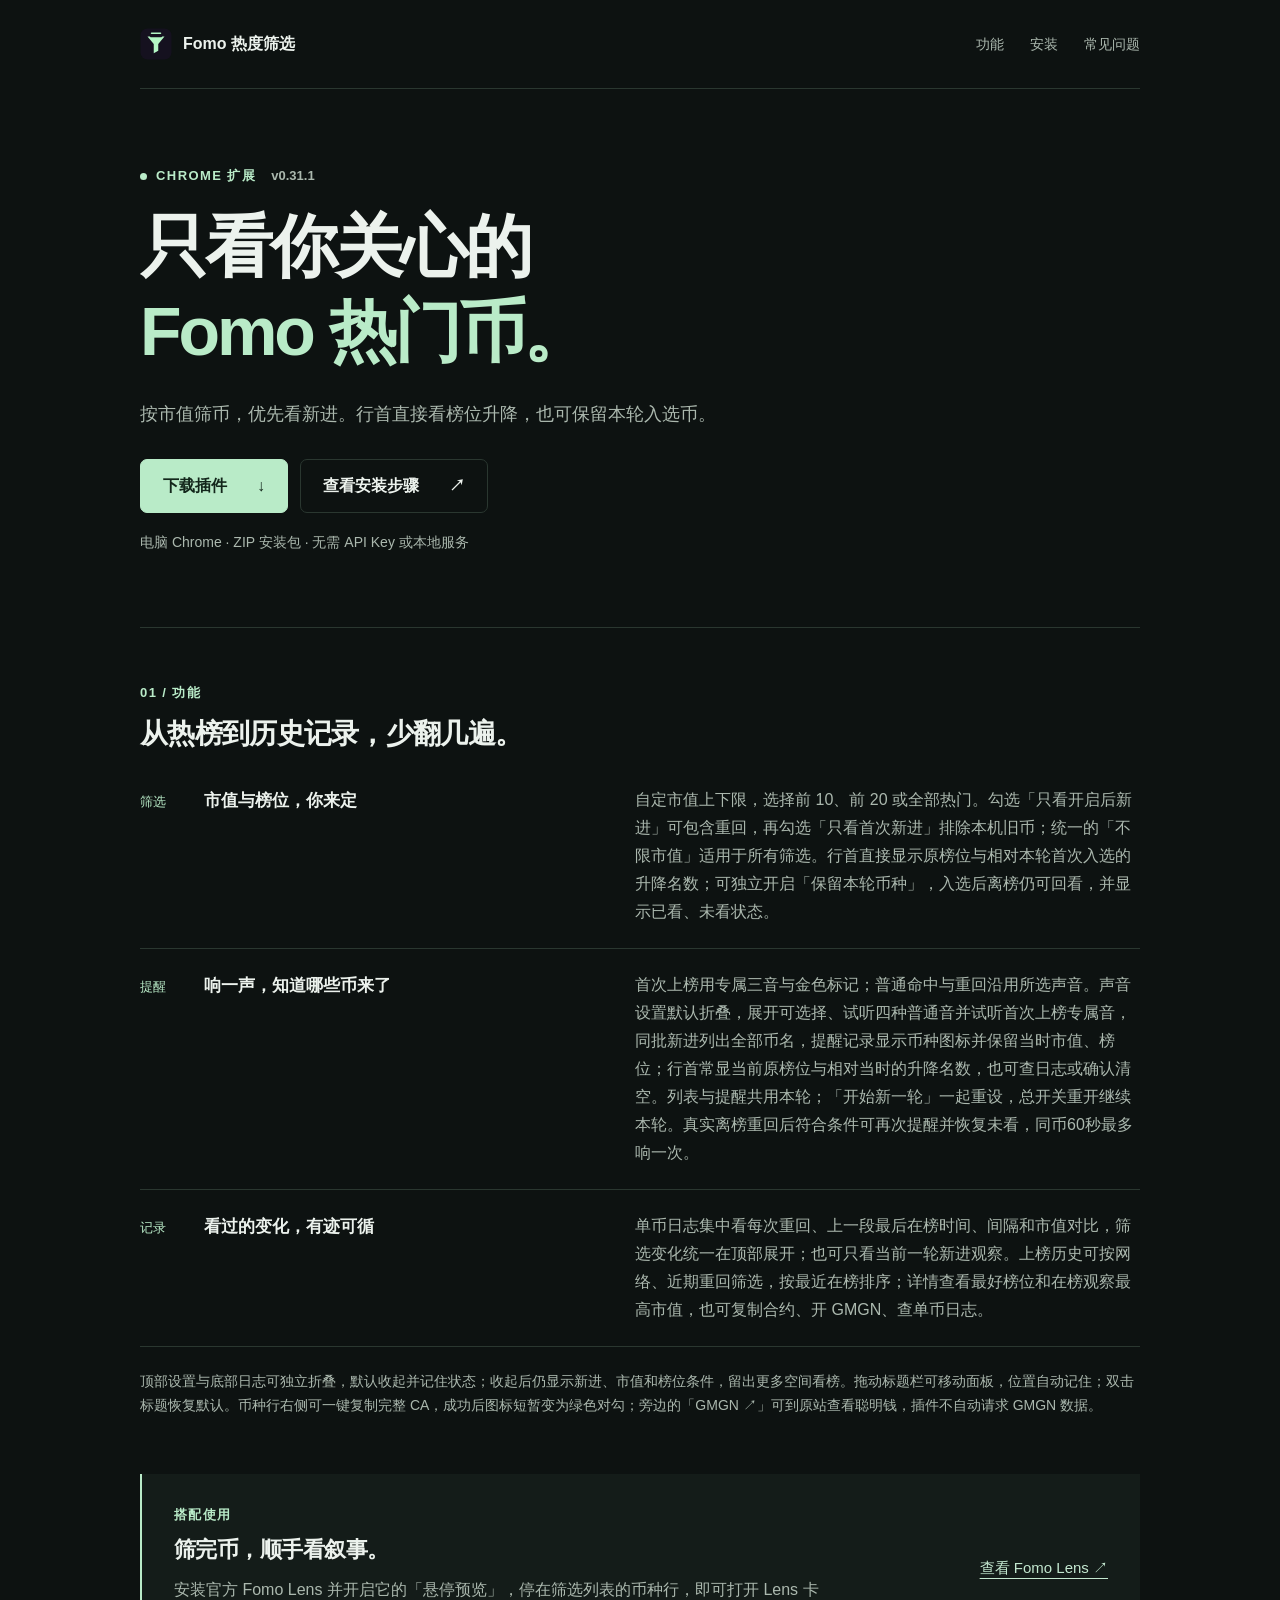
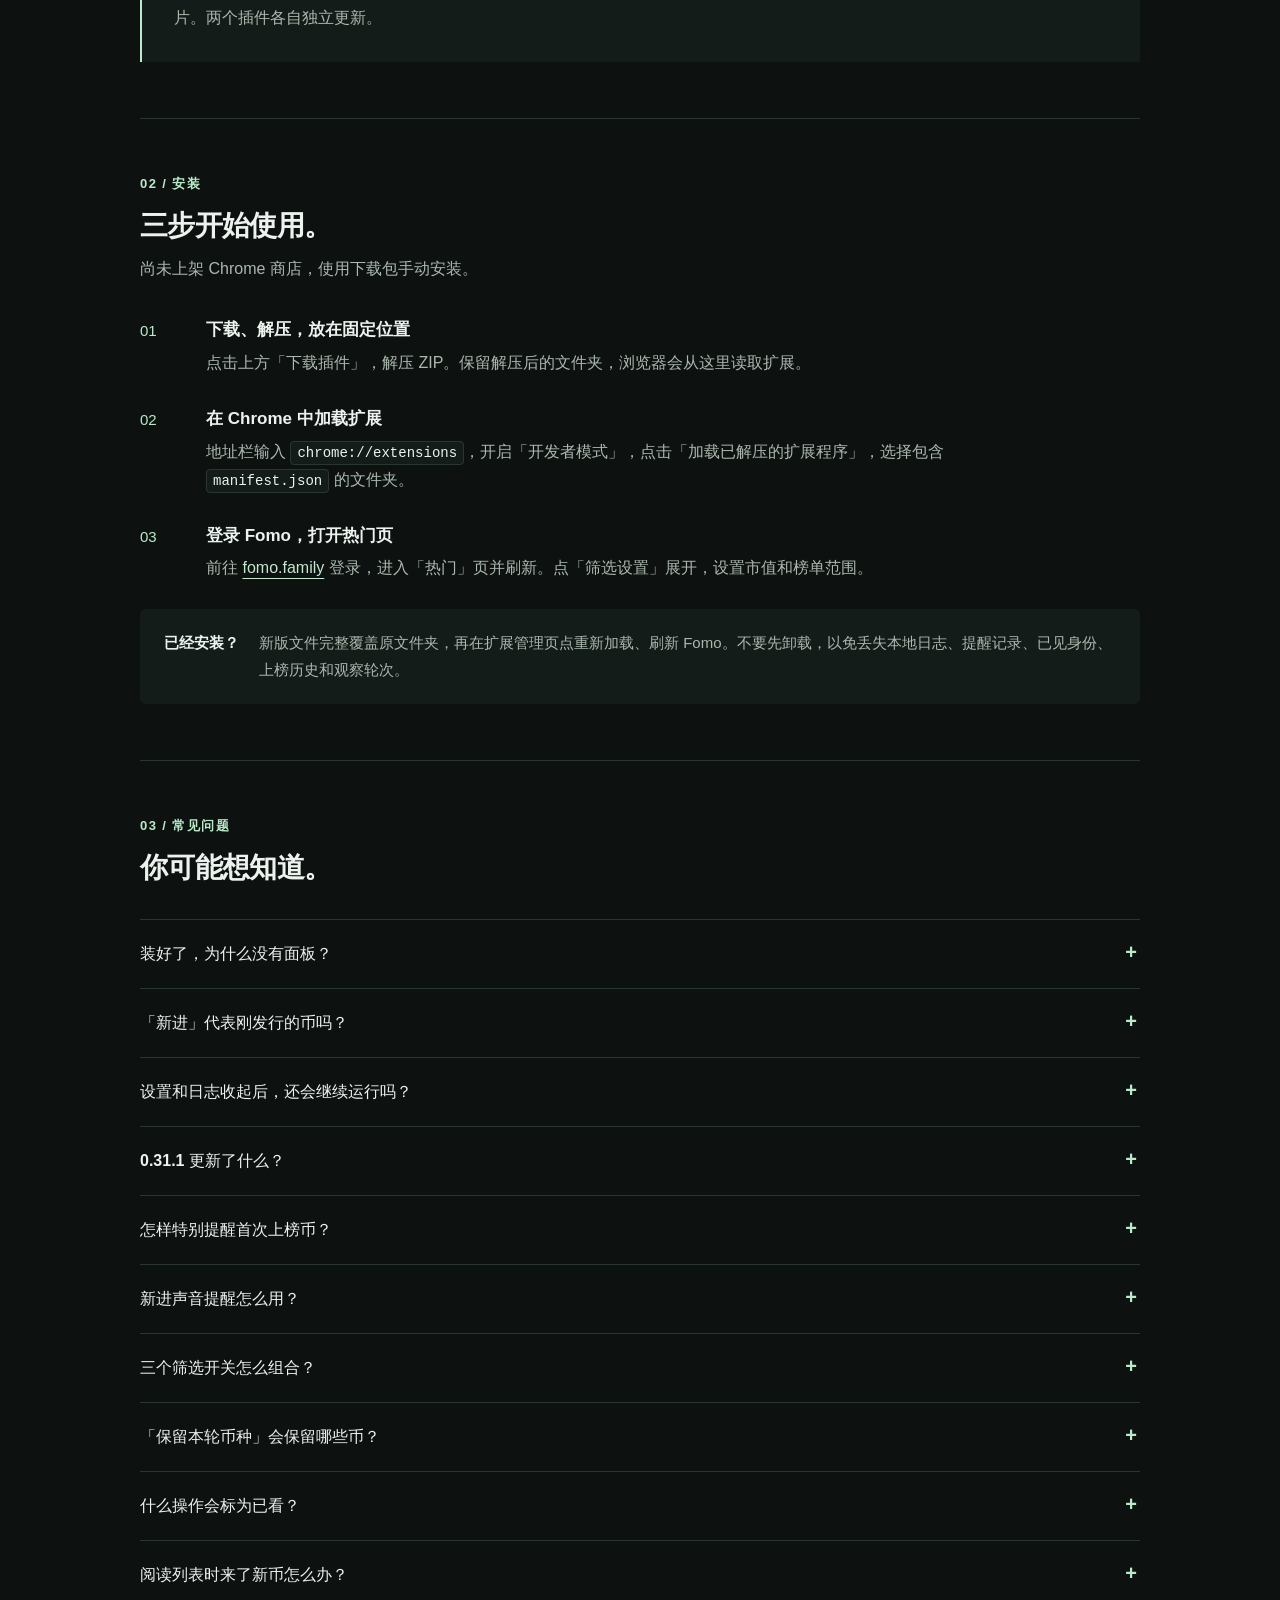
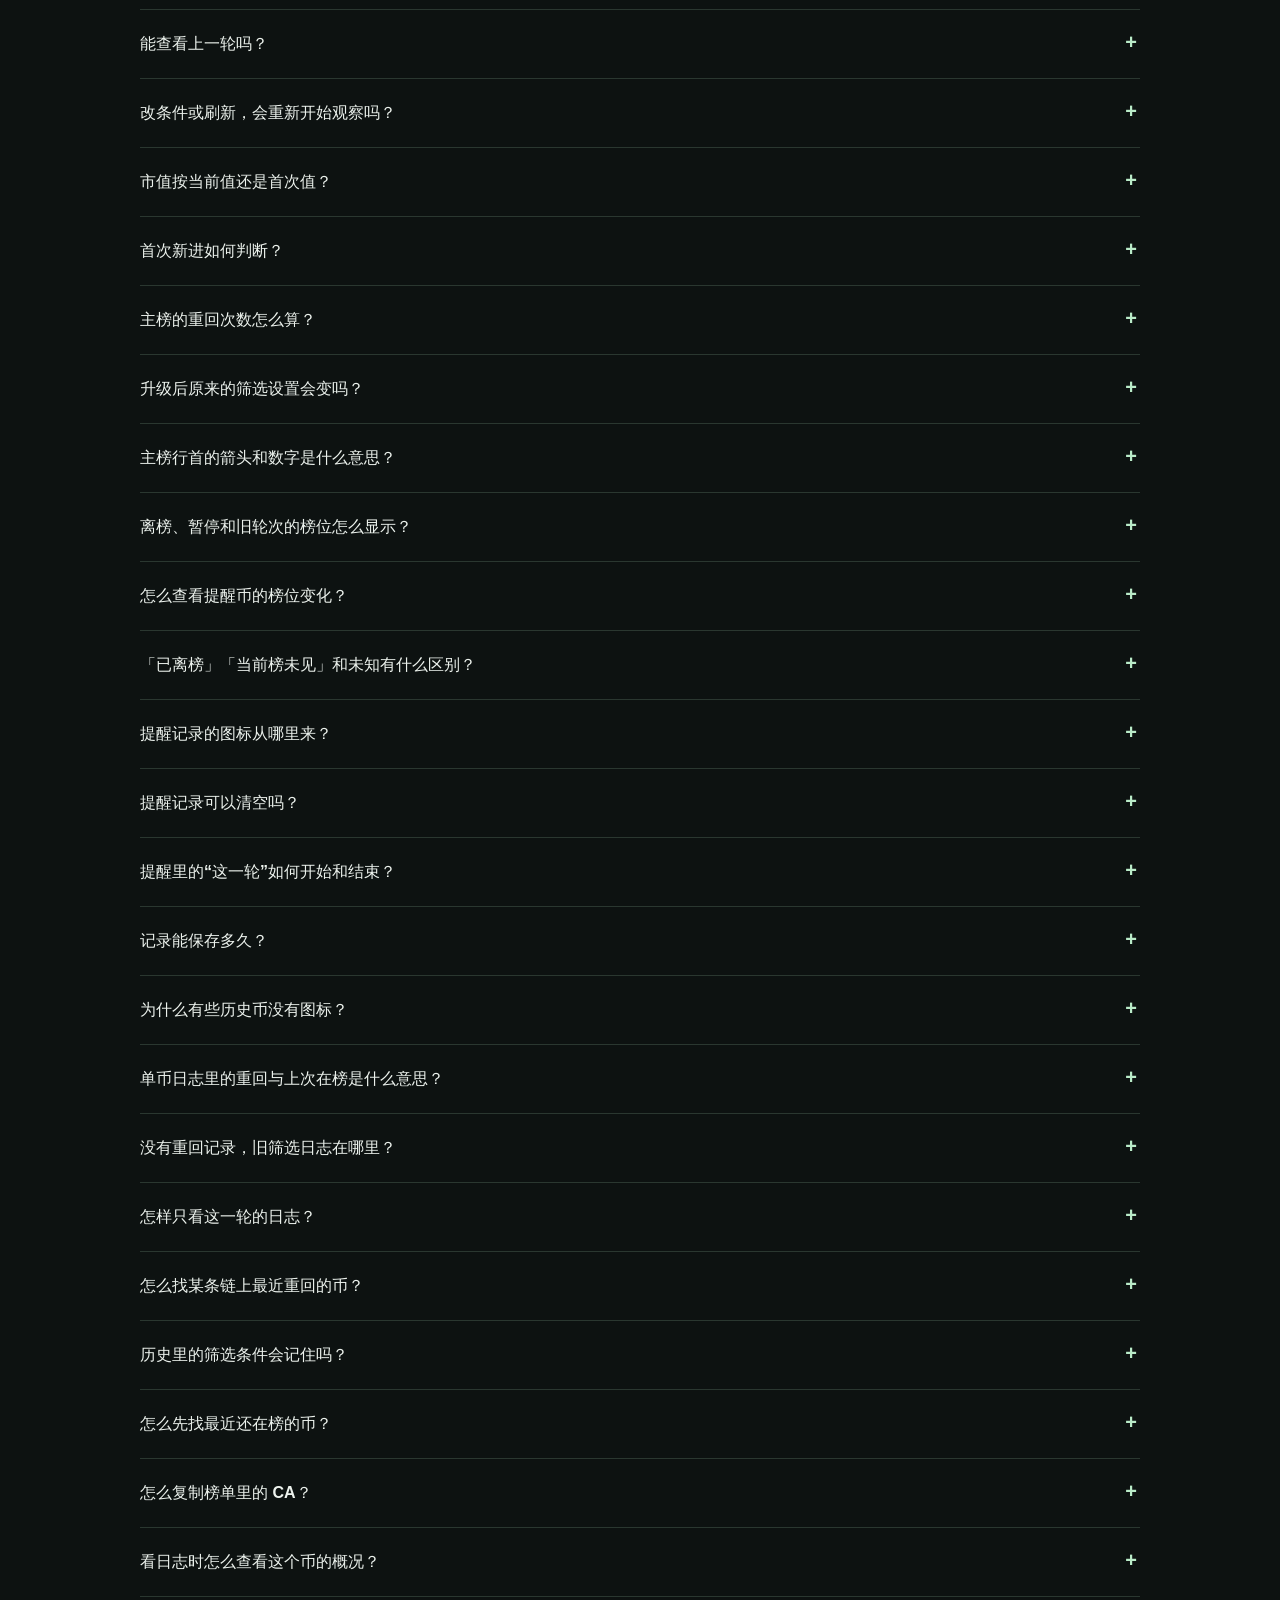
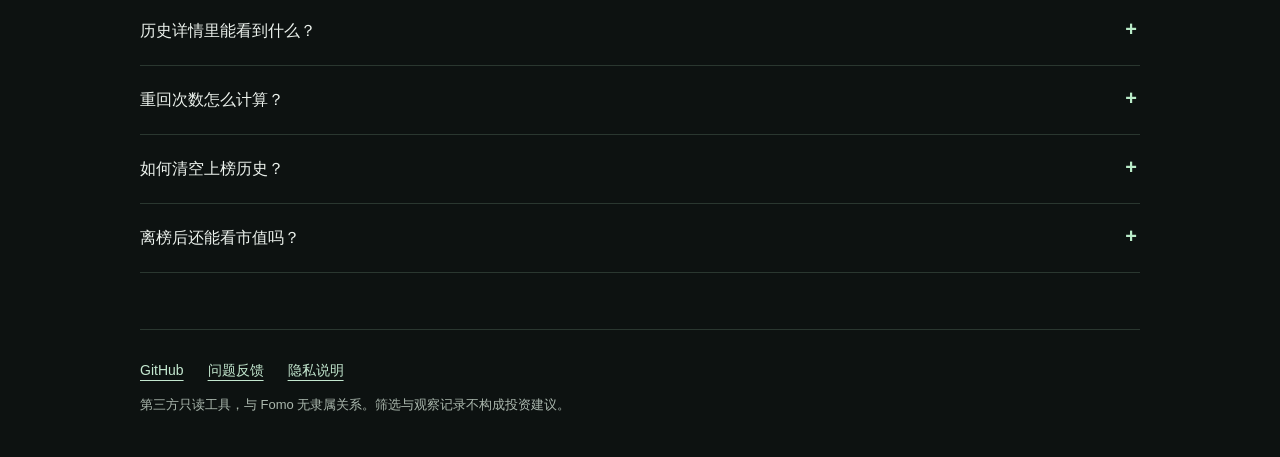
==== index.html @ f950e273 "Document always-visible reminder rank changes in 0.31.1" ====
<!doctype html>
<html lang="zh-CN">
<head>
  <meta charset="utf-8">
  <meta name="viewport" content="width=device-width, initial-scale=1">
  <meta name="color-scheme" content="dark">
  <meta name="description" content="按市值和榜位筛选 Fomo 热门币，保留本轮入选币、标记已看，并查看变化日志。下载 Chrome 扩展并查看安装说明。">
  <title>Fomo 热度筛选 · 下载与使用</title>
  <link rel="icon" href="assets/icon.svg" type="image/svg+xml">
  <link rel="stylesheet" href="style.css">
</head>
<body>
  <a class="skip" href="#install">跳到安装步骤</a>
  <header class="wrap topbar">
    <a class="brand" href="./"><img src="assets/icon.svg" width="32" height="32" alt=""><span>Fomo 热度筛选</span></a>
    <nav aria-label="页面导航"><a href="#features">功能</a><a href="#install">安装</a><a href="#faq">常见问题</a></nav>
  </header>
  <main>
    <section class="wrap hero" aria-labelledby="title">
      <p class="eyebrow"><span class="dot" aria-hidden="true"></span>CHROME 扩展 <span class="version">v0.31.1</span></p>
      <h1 id="title">只看你关心的<br><span>Fomo 热门币。</span></h1>
      <p class="intro">按市值筛币，优先看新进。<br class="mobile-break">行首直接看榜位升降，也可保留本轮入选币。</p>
      <div class="actions"><a class="button primary" href="https://github.com/ccxxpa/fomo-trending-filter/releases/download/v0.31.1/fomo-trending-filter-0.31.1.zip">下载插件 <span aria-hidden="true">↓</span></a><a class="button secondary" href="#install">查看安装步骤 <span aria-hidden="true">↗</span></a></div>
      <p class="download-note">电脑 Chrome · ZIP 安装包 · 无需 API Key 或本地服务</p>
    </section>

    <section class="wrap section" id="features" aria-labelledby="features-title">
      <div class="section-heading"><p class="eyebrow">01 / 功能</p><h2 id="features-title">从热榜到历史记录，少翻几遍。</h2></div>
      <dl class="features">
        <div><dt><span>筛选</span>市值与榜位，你来定</dt><dd>自定市值上下限，选择前 10、前 20 或全部热门。勾选「只看开启后新进」可包含重回，再勾选「只看首次新进」排除本机旧币；统一的「不限市值」适用于所有筛选。行首直接显示原榜位与相对本轮首次入选的升降名数；可独立开启「保留本轮币种」，入选后离榜仍可回看，并显示已看、未看状态。</dd></div>
        <div><dt><span>提醒</span>响一声，知道哪些币来了</dt><dd>首次上榜用专属三音与金色标记；普通命中与重回沿用所选声音。声音设置默认折叠，展开可选择、试听四种普通音并试听首次上榜专属音，同批新进列出全部币名，提醒记录显示币种图标并保留当时市值、榜位；行首常显当前原榜位与相对当时的升降名数，也可查日志或确认清空。列表与提醒共用本轮；「开始新一轮」一起重设，总开关重开继续本轮。真实离榜重回后符合条件可再次提醒并恢复未看，同币60秒最多响一次。</dd></div>
        <div><dt><span>记录</span>看过的变化，有迹可循</dt><dd>单币日志集中看每次重回、上一段最后在榜时间、间隔和市值对比，筛选变化统一在顶部展开；也可只看当前一轮新进观察。上榜历史可按网络、近期重回筛选，按最近在榜排序；详情查看最好榜位和在榜观察最高市值，也可复制合约、开 GMGN、查单币日志。</dd></div>
      </dl>
      <p class="small-note">顶部设置与底部日志可独立折叠，默认收起并记住状态；收起后仍显示新进、市值和榜位条件，留出更多空间看榜。拖动标题栏可移动面板，位置自动记住；双击标题恢复默认。币种行右侧可一键复制完整 CA，成功后图标短暂变为绿色对勾；旁边的「GMGN ↗」可到原站查看聪明钱，插件不自动请求 GMGN 数据。</p>
    </section>

    <section class="wrap lens" aria-labelledby="lens-title">
      <div><p class="eyebrow">搭配使用</p><h2 id="lens-title">筛完币，顺手看叙事。</h2><p>安装官方 Fomo Lens 并开启它的「悬停预览」，停在筛选列表的币种行，即可打开 Lens 卡片。两个插件各自独立更新。</p></div>
      <a href="https://hogen.pro/fomo-helper/" class="text-link">查看 Fomo Lens <span aria-hidden="true">↗</span></a>
    </section>

    <section class="wrap section" id="install" aria-labelledby="install-title">
      <div class="section-heading"><p class="eyebrow">02 / 安装</p><h2 id="install-title">三步开始使用。</h2><p>尚未上架 Chrome 商店，使用下载包手动安装。</p></div>
      <ol class="steps">
        <li><div><h3>下载、解压，放在固定位置</h3><p>点击上方「下载插件」，解压 ZIP。保留解压后的文件夹，浏览器会从这里读取扩展。</p></div></li>
        <li><div><h3>在 Chrome 中加载扩展</h3><p>地址栏输入 <code>chrome://extensions</code>，开启「开发者模式」，点击「加载已解压的扩展程序」，选择包含 <code>manifest.json</code> 的文件夹。</p></div></li>
        <li><div><h3>登录 Fomo，打开热门页</h3><p>前往 <a href="https://fomo.family/">fomo.family</a> 登录，进入「热门」页并刷新。点「筛选设置」展开，设置市值和榜单范围。</p></div></li>
      </ol>
      <div class="update-note"><strong>已经安装？</strong><p>新版文件完整覆盖原文件夹，再在扩展管理页点重新加载、刷新 Fomo。不要先卸载，以免丢失本地日志、提醒记录、已见身份、上榜历史和观察轮次。</p></div>
    </section>

    <section class="wrap section" id="faq" aria-labelledby="faq-title">
      <div class="section-heading"><p class="eyebrow">03 / 常见问题</p><h2 id="faq-title">你可能想知道。</h2></div>
      <div class="faq">
        <details><summary>装好了，为什么没有面板？</summary><p>确认扩展已启用，且允许访问 Fomo。进入「热门」页并刷新一次。从插件点开的代币详情页不会再显示筛选面板。</p></details>
        <details><summary>「新进」代表刚发行的币吗？</summary><p>不是。「新进」表示本机观察到它进入你选择的榜单范围，不代表发行时间或平台实际上榜时间。</p></details>
        <details><summary>设置和日志收起后，还会继续运行吗？</summary><p>会。点顶部「筛选设置」向上收起、点底部「最近日志」向下收起，两处独立展开并自动记住状态。折叠只改变显示，筛选、声音与日志保存继续运行，轮次和观察起点不变。收起时仍显示条件摘要，全部日志、上榜历史和提醒记录可直接打开；需要修改开关或条件时，再展开设置。</p></details>
        <details><summary>0.31.1 更新了什么？</summary><p>0.31.1（2026-09-08）将提醒记录的榜位改为与主榜一致的常显两行：币种图标左侧显示当前原榜位，下方显示绿色前移或橙色后移名数，持平或无法比较显示灰色「—」。保留提醒时间与当时榜位，移除逐币「榜位变化」折叠区域；悬停榜位可看比较依据与更新时间。离榜、当前榜未见、网络未覆盖和数据中断分别说明。每条提醒仍按自己的保存榜位比较，不换成本轮首次入选依据，不补写旧记录。</p></details>
        <details><summary>怎样特别提醒首次上榜币？</summary><p>0.31.0（2026-09-08）新增首次上榜特别提醒。符合当前筛选条件的本机首次上榜币，使用专属上行三音，并在主榜、弹出提示和提醒记录中以金色「首次上榜」突出显示。普通命中与重回保持原来选择的提示音；同批包含首次上榜时优先响一次专属音，静音仍保留标记与记录。</p><p>「首次上榜」只认本机连续观察确认第一次进入整个热榜，不代表发行时间或平台历史第一次上榜；旧币重回、前10／前20范围变化、刷新和断线基线都不算。它仍须符合当前市值等筛选条件，首次在榜这段过程里后来才自然符合时也可提醒一次，记录会区分首次上榜与符合筛选的时间。开启「只看首次新进」时仍按原有固定发现市值与榜位判断，不改成当前值。手动改条件、继续筛选和开始新轮的已有结果静默载入；旧记录不补分类、不补响。</p><p>点「声音设置」，上方「普通／重回」仍可选择原四种提示音，下方「首次上榜 · 专属三音」可单独试听。专属音受「声音提醒」总开关控制，不另增筛选开关。同币60秒间隔、多页只响一次和同批只响一声继续生效；若该批可发声的币中有首次上榜，使用专属音，否则使用普通／重回提示音。</p></details>
        <details><summary>新进声音提醒怎么用？</summary><p>先展开「筛选设置」，勾选「声音提醒」，点「声音设置」展开，选择清脆、双音、轻敲或铃声，再点「试音」。声音默认关闭，音色默认沿用原来的清脆声；选择自动记住，切换不重置本轮、不补响。如果显示「启用本页声音」，先点击一次。开启时已有的币不响，之后首次命中、有效重回符合条件都会记录；同币60秒最多响一次，限频期间仍立即记录与更新未看，之后不补响；同批多币只响一声，提示列出所有币名。点「提醒记录」查看时间、币名、当时市值和榜位，点击币名定位当前行，已移出的币打开其日志。声音关闭时仍记录，重新开启不补响；须保持观察页打开。</p></details>
        <details><summary>三个筛选开关怎么组合？</summary><p>不勾选「只看开启后新进」时使用普通筛选；勾选后使用当前观察轮次起点，排除该起点已有的币，包含之后进入所选范围和离开后重回的币。此时才显示「只看首次新进」，勾选后进一步排除本机以前见过的币与旧币重回。</p><p>「不限市值」位于同一组市值上下限旁，适用于所有情况。勾选后禁用输入并保留原值，取消后继续用原区间；市值未知也可通过该条件，榜位与新进要求仍生效。收起设置时仍能看到条件摘要，例如「开启后新进·包含重回·当前市值50万–200万·前20」。</p></details>
        <details><summary>「保留本轮币种」会保留哪些币？</summary><p>这是独立开关，默认关闭并记住选择，只保留这一轮曾真正入选的币。开启后，即使它自然离榜、离开所选范围或市值越界，也继续显示，并标明当前在榜、已离榜、已出范围或待更新。新入选币使用同样规则；关闭保留恢复当前符合条件的列表，重新开启可找回本轮仍符合保留条件的币。</p><p>手动改条件会重新筛选已有列表。普通与包含重回的新进按当前市值、榜位判断，离榜币用最后实际在榜样本；首次新进按固定发现市值、榜位判断。筛选依据不会因为保留而换成其他时刻的数值。</p></details>
        <details><summary>什么操作会标为已看？</summary><p>打开币种详情、GMGN、单币日志，或主动点击未看标记，会标记这一次事件已看；复制 CA 不会。悬停行内市值可查看首次入选的时间、市值和榜位，普通涨跌不改变已看，连续确认离榜后重回并符合条件会让同一行重新未看；打开旧提醒只标记它对应的事件，不能覆盖新重回。主榜仍每币一行、未看数按币统计。</p></details>
        <details><summary>阅读列表时来了新币怎么办？</summary><p>停在本轮榜首时，新入选币自动显示，旧币重回按所选顺序自动更新；鼠标停留、行内焦点和悬停预览不再拦住榜首更新。只有向下阅读时暂存新增、保持位置；滚回顶部自动恢复，也可点击「新增 N 个，点击查看」回到顶部。主动暂停仍须点击「继续」。日志从当前视图内独立打开，返回时恢复原列表；从提醒进入日志则显示「返回提醒记录」，尽量回到原批次和币种。原批次已淘汰时回到邻近记录，清空后保留空态，不恢复已删除内容。</p></details>
        <details><summary>能查看上一轮吗？</summary><p>可以在「查看观察轮次」选择已经结束的轮次，按结束时的条件、入选记录和最后观察样本回看，并标明轮末状态。不会用今天的筛选条件或行情重算旧轮，也不会从旧上榜历史补造升级前的轮次。</p></details>
        <details><summary>改条件或刷新，会重新开始观察吗？</summary><p>只有点击「开始新一轮」才结束当前观察轮并重设起点。新轮起点已经在榜的币属于基线，普通筛选可显示，两种新进筛选不会把它们当作新进。普通、开启后新进、首次新进之间切换，调整不限市值、区间、榜单范围或保留开关，都延续同一轮；刷新和重新打开网页也保留。关闭「只看开启后新进」仍会取消并隐藏首次条件。观察与提醒共用同一起点，「开启筛选」关闭再开启继续本轮。</p></details>
        <details><summary>市值按当前值还是首次值？</summary><p>限制市值时，普通筛选和包含重回的开启后新进按当前市值判断。例如开启后进入前20时为40万美元，之后自然涨到50万美元且仍在前20，就可进入50万–200万美元的筛选结果，本轮首次符合或真实重回这一段尚未命中时可提醒一次；市值跨入区间不算新进或重回。只看首次新进时，使用发现时固定的市值和榜位，发现时40万美元的币之后涨到50万美元不会补报。手动改条件后出现的结果保持静默。</p></details>
        <details><summary>首次新进如何判断？</summary><p>勾选「只看首次新进」后，沿用「只看开启后新进」的观察起点，只认本机连续观察到首次进入整个热榜的币。起点时已在榜、以前见过的身份和旧币重回都不计入；第50升到第15不算首次新进。首次市值与榜位固定按发现时判断，当前列表仍显示最新市值；未开启保留时，离开所选范围会移出。开启保留后，曾入选的币可继续显示，状态与最后观察时间分别标明。符合即提醒，不等待1分钟或3分钟。</p><p>首次指本机观察，并非代币首次发行或平台历史首次上榜。已知身份从仍保留的历史、日志和提醒初始化；此前已删除或从未记录的过程无法还原。已建立的身份记录不随刷新、重开开关或清空提醒、日志、上榜历史删除。关闭网页或数据中断期间不补造新进。</p></details>
        <details><summary>主榜的重回次数怎么算？</summary><p>主榜「重回热度榜」直接显示本机累计重回次数，例如「重回热度榜 3 次 · 2分」；2分表示距离最近这次重回的时间。次数读取现有上榜历史，只计实际确认离开整个热榜后再次进入，不含首次进入，新观察轮不归零。行内直接显示「N 次」，记录可能不完整的说明保留在悬停提示里；读取中、失败或缺少本次依据分别显示读取中或次数未知，不拿旧合计补算。前10／前20的范围重回保持原样，不混用整榜计数。</p><p>主动暂停或向下阅读时悬停会保留已显示次数，继续看榜时更新；已结束轮次、已离榜和待更新仍显示原有最后观察说明。本机记录按当前显示币种分批读取，最多每5秒刷新；不查询行情，不写入新计数或修改历史。清空上榜历史会一并清除此计数，清空日志或开始新观察轮不会清除它。窄窗口可自然分成两行，保留币名的显示空间。</p></details>
        <details><summary>升级后原来的筛选设置会变吗？</summary><p>保留原市值、新进条件、榜单范围和有效观察起点；此前版本的后续不限市值与首次条件继续兼容，新安装仍默认50万–200万美元、前20。0.30.0 沿用已有本轮和已看状态，后续事件身份与声音限频使用现有本机数据库的可选字段，数据库版本不变；旧提醒不补绑事件，不批量重设未看。首次跨越0.27.0升级时，本轮入选关系只从升级后实际收到的榜单建立，不用旧历史摘要补造。原日志、历史、提醒和首次身份库无需清空或迁移，没有新增行情来源、权限或旧记录回填。</p></details>
        <details><summary>主榜行首的箭头和数字是什么意思？</summary><p>原榜位在上，相对本轮首次入选依据的升降名数在下，无需展开。例如从 #12 到 #5，显示 #5 和绿色向上箭头7；到 #18 则显示橙色向下箭头6。持平显示灰色「—」。起点缺失也显示「—」，并说明未记录，不拿当前值补填。</p><p>起点在本轮首次入选时固定：当时为首次新进模式就沿用发现榜位，其他情况使用入选时榜位。改条件、切换模式、重回或刷新都不重设；「开始新一轮」才建立新轮依据。提醒仍按各条提醒自身的起点比较，因此可能与主榜数字不同。</p></details>
        <details><summary>离榜、暂停和旧轮次的榜位怎么显示？</summary><p>掉出前10／前20但仍在完整热榜时，保留行仍显示原榜位和变化。查看本轮时，已离榜或观察未知的币两行均显示「—」并说明状态，不把最后在榜值当作当前榜位。主动暂停或向下阅读时悬停稳榜，两行一起沿用同一份显示样本，说明分别标为「暂停时榜位」或「悬停时榜位」，继续或移开鼠标后再更新。</p><p>已结束轮次使用冻结样本，按轮末状态标「轮末榜位」「最后在榜」或「最后观察」，并说明实际样本时间，不跟随当前行情。主榜变化只复用现有数据，不新增行情请求、GMGN API、权限或持久字段，也不因更新触发声音、新提醒或已看。</p></details>
        <details><summary>怎么查看提醒币的榜位变化？</summary><p>打开「提醒记录」，币种图标左侧直接显示两行榜位：上方是当前完整热榜原榜位，下方是相对这条提醒当时榜位的升降。例如当时 #12、当前 #5，显示 #5 和绿色向上箭头7；当前 #18则显示橙色向下箭头6；持平显示灰色「—」。币名下方继续保留提醒时间与当时榜位；悬停两行榜位可看比较依据和更新时间，无需逐币展开。旧提醒未保存初始榜位时显示未记录，不用当前榜位补填。</p><p>当前榜位按同一网络与完整合约匹配，不受面板前10/前20或市值条件截断。查看及后续榜位更新不会触发声音、新提醒或已看标记。比较仅复用已经收到的网页榜单，不新增行情请求、GMGN API、权限或持久字段；主榜常显变化使用本轮首次入选依据，提醒仍使用这一条记录自身的起点；不提供1分钟或3分钟市值变化。</p></details>
        <details><summary>「已离榜」「当前榜未见」和未知有什么区别？</summary><p>只有连续观察确认币种从完整热榜消失，才显示「已离榜」。旧提醒币当前没有出现在完整榜、又缺少连续离榜依据时，显示「当前榜未见」。当前网页未覆盖该网络或数据中断时，明确显示未知和原因，不把旧榜位当作当前值。掉出所选前10/前20，或市值不再符合筛选，都不等于离开完整热榜。</p></details>
        <details><summary>提醒记录的图标从哪里来？</summary><p>0.26.1（2026-09-08）新增提醒币种图标。新提醒保存 Fomo 榜单已有的公开图标地址；旧提醒没有有效地址时，打开提醒记录后按同一网络与完整合约地址读取本机上榜历史，仅供当前界面显示，不改写旧提醒或当时市值、时间与榜位。地址缺失、本机读取失败或图片加载失败时显示币名首字。</p><p>图片通过浏览器常规请求从已有公开图片源加载，不查询行情或 GMGN API，不新增权限或数据库版本；无需清空已有记录。</p></details>
        <details><summary>提醒记录可以清空吗？</summary><p>提醒记录可查看每币当时的发现时间、市值和榜位，并复制 CA、打开 GMGN 或查看全部日志。旧提醒缺少的字段显示未记录，不拿当前行情补填。点击「清空提醒」再确认，只删除提醒记录，保留上榜历史、变化日志和本轮已见身份；清空不重报已处理事件，后续有效重回仍正常记录。</p></details>
        <details><summary>提醒里的“这一轮”如何开始和结束？</summary><p>观察与提醒共用一轮，只有点击「开始新一轮」才一起重设；「开启筛选」关闭再开启继续本轮。新轮当前在榜币作为静默基线。刷新、关闭页面再打开、改市值、切换榜单范围、新进条件或不限市值、开关声音都延续同一轮。调整条件后显示出来的币只记为已见，不响。暂停列表、收起面板和查看记录仍会观察；关闭网页、断线或休眠期间的变化不会补报。</p></details>
        <details><summary>记录能保存多久？</summary><p>提醒记录保留最近100批、合计最多2000个币次，淘汰旧提醒不影响本轮去重；变化日志保留最近5000条或约4MB；上榜历史与新增观察轮次分别保存，不按日志上限淘汰，仍受浏览器与磁盘容量限制。现有历史备份只包含上榜摘要，不包含提醒和观察轮次；卸载前请导出需要保留的日志与历史。</p></details>
        <details><summary>为什么有些历史币没有图标？</summary><p>0.13.3已修复图标地址保存后仍不加载的问题，更新即可，无需清空历史。没有保存过可用图标地址，或图片源加载失败时，仍会显示币名首字；后续榜单或行情响应可补齐地址。</p></details>
        <details><summary>单币日志里的重回与上次在榜是什么意思？</summary><p>每次重回按最近优先展示，比较上一段最后在榜的时间、市值与本次重回的时间、市值。「距上次在榜」是两次观察间隔，不代表精确离榜时长。上次数值不会被重回后的行情覆盖，缺少依据就显示未知。顶部「筛选变化」可独立展开、滚动和翻页，下面的重回记录继续保留。首次在榜、离榜等原始记录仍可在全部日志回查；未观察的过程不补造。</p></details>
        <details><summary>没有重回记录，旧筛选日志在哪里？</summary><p>旧版只记录符合筛选条件的变化，可能没有保存真正离开热榜的过程。旧记录仍保留，点顶部「筛选变化」即可回看。0.27.0 起，只要观察页实际收到有效榜单，就会记录热榜进出；筛选总开关开启时另记筛选变化。总开关关闭后，热榜进出、上榜历史和本轮榜单观察仍继续记录实际收到的数据；市值越界后也可记录后续离榜。不补造过去未记录的过程，两类日志共用最近5000条或约4MB的保留上限。</p></details>
        <details><summary>怎样只看这一轮的日志？</summary><p>在日志页勾选「只看新进本轮」，使用「只看开启后新进」的共同起点。包含重回或只看首次新进时都可用，切换首次条件保留本轮查看，并能查看相同起点下两类仍保留的日志；改市值或榜单范围也不重设。点击「开始新一轮」才重设共同起点。日志最多保留5000条或约4MB，旧未知记录和未观察期间不会补造。「导出全部日志」仍为全量，不受查看条件影响。</p></details>
        <details><summary>怎么找某条链上最近重回的币？</summary><p>打开历史的「更多筛选」，选择网络和「近期重回」的近 24 小时或近 7 天。只有插件确认离开整个热门榜后再回来的币才符合，旧记录没有确认过重回时不纳入。它可与首次记录时间、最好榜位等条件一起使用。</p></details>
        <details><summary>历史里的筛选条件会记住吗？</summary><p>会。搜索、首次市值、排序，以及「更多筛选」内的首次记录时间、最好榜位、网络和近期重回都保存在本机，刷新后恢复。收起更多筛选时仍显示全部生效条件，「清除」会重置其中四项，保留搜索、市值和排序。查看单币日志时历史继续显示，返回时保留阅读位置。</p></details>
        <details><summary>怎么先找最近还在榜的币？</summary><p>在上榜历史把排序切到「最近在榜优先」，所有符合筛选的币一起排序后再分页，未知时间放到后面。查询市值不会改变在榜时间。默认「首次记录优先」按首次记录从新到旧排列。</p></details>
        <details><summary>怎么复制榜单里的 CA？</summary><p>点击每行右侧、GMGN 旁的复制图标即可复制完整合约地址，成功后图标变成绿色对勾，约2秒后恢复，榜单位置保持。也可用 Tab 聚焦按钮后按 Enter 或空格；失败时会显示可手动选中的地址，按 Esc 或关闭按钮收起。复制只在主动操作时写入剪贴板，不读取其内容。</p></details>
        <details><summary>看日志时怎么查看这个币的概况？</summary><p>悬停币名，涨跌幅与左右市值对齐，长箭头放在下方，两个完整等宽时间各自对应市值；当前市值更突出，首次值与时间颜色更柔和；点「查看日志（N条）」；条数是本机仍保留的该币全部原始日志。顶部概况默认收成一行，让重回时间与市值对比优先可见；点开可查看首次记录、最近可用市值、变化、最近在榜、已确认重回次数与更多概况。首次值统一来自本地上榜历史，旧日志清理不改变起点。概况不受历史搜索或日志本轮筛选限制；更新概况只重新读取本机已有数值。悬停卡在正常相邻位置显示于历史面板前方，只在窗口放不下时调整。</p></details>
        <details><summary>历史详情里能看到什么？</summary><p>点历史行的空白处或「详情」，查看最好榜位、在榜观察最高市值及记录时间、最近在榜完整时间、已确认重回次数及统计起点；一次展开一个币。最高市值只来自实际保存的在榜记录，不是完整历史最高点。展开只看已保存内容，币名、复制合约、GMGN和查看日志仍可直接使用。</p></details>
        <details><summary>重回次数怎么计算？</summary><p>只统计插件确认币种离开整个热门榜、随后返回的次数，第一次新进不计入。旧版本没有单独保存重回次数，不能从旧进入次数推算；更新后继续记录，旧记录及关闭网页、断线期间的缺口会标明未知。最近在榜是最后一次在榜单里观察到的时间，查询市值不会改变它。</p></details>
        <details><summary>如何清空上榜历史？</summary><p>点历史区域顶部「清空历史」，确认后删除全部历史币，包括筛选外的记录。变化日志与筛选设置保留；后续榜单数据会重新记录，当前在榜币可能再次出现。需要保留请先下载备份。</p></details>
        <details><summary>离榜后还能看市值吗？</summary><p>打开「上榜历史」时，通过当前 Fomo 登录会话查询本页币种。1分钟内复用已有数值，失败时保留上次数值并显示原因；不会持续轮询全部历史。首次市值与查询市值均按价格乘总供应量计算。</p></details>
      </div>
    </section>
  </main>
  <footer class="wrap footer"><div class="footer-links"><a href="https://github.com/ccxxpa/fomo-trending-filter">GitHub</a><a href="https://github.com/ccxxpa/fomo-trending-filter/issues">问题反馈</a><a href="privacy.html">隐私说明</a></div><p>第三方只读工具，与 Fomo 无隶属关系。筛选与观察记录不构成投资建议。</p></footer>
</body>
</html>
---- style.css ----
:root{color-scheme:dark;--bg:#0d1211;--surface:#141c19;--ink:#ecf2ed;--muted:#abb8ae;--line:#2a3730;--accent:#b9ebc8;--link:#c3e7cf;font-family:-apple-system,BlinkMacSystemFont,"Segoe UI","PingFang SC","Microsoft YaHei",sans-serif;font-size:16px}
*{box-sizing:border-box}html{scroll-behavior:smooth;scroll-padding-top:32px}body{margin:0;background:var(--bg);color:var(--ink);line-height:1.75;-webkit-font-smoothing:antialiased}a{color:var(--link);text-underline-offset:5px;text-decoration-thickness:1px}a:hover{color:#fff}a:focus-visible,summary:focus-visible{outline:2px solid var(--accent);outline-offset:6px;border-radius:3px}img{display:block;max-width:100%}.wrap{width:min(100% - 64px,1000px);margin-inline:auto}.skip{position:absolute;top:12px;left:20px;padding:8px 16px;background:var(--accent);color:var(--bg);transform:translateY(-200%);z-index:2}.skip:focus{transform:none}.topbar{display:flex;align-items:center;justify-content:space-between;gap:24px;padding-block:28px;border-bottom:1px solid var(--line)}.brand{display:flex;align-items:center;gap:11px;color:var(--ink);text-decoration:none;font-size:1rem;font-weight:650}.topbar nav{display:flex;gap:26px;font-size:.875rem}.topbar nav a{color:var(--muted);text-decoration:none}.topbar nav a:hover{color:var(--accent)}.hero{padding-block:76px 72px}.eyebrow{display:flex;align-items:center;gap:9px;color:var(--accent);font-size:.8125rem;font-weight:650;letter-spacing:.11em;margin:0 0 16px}.dot{width:7px;height:7px;background:var(--accent);border-radius:50%}.version{font-variant-numeric:tabular-nums;letter-spacing:0;color:var(--muted);padding-left:6px}h1,h2,h3,p{margin-top:0}h1{font-size:clamp(2.5rem,5.7vw,4.25rem);line-height:1.25;letter-spacing:-.045em;font-weight:650;margin-bottom:24px}h1 span{color:var(--accent)}.intro{max-width:620px;color:var(--muted);font-size:1.125rem;line-height:1.8;margin-bottom:29px}.mobile-break{display:none}.actions{display:flex;gap:12px;flex-wrap:wrap;margin-bottom:17px}.button{display:inline-flex;align-items:center;justify-content:space-between;gap:30px;min-height:50px;padding:12px 22px;border-radius:7px;font-size:1rem;font-weight:600;text-decoration:none;border:1px solid var(--line)}.primary{background:var(--accent);color:#13261b;border-color:var(--accent)}.primary:hover{background:#d1f8dc;color:#13261b}.secondary{background:transparent;color:var(--ink)}.secondary:hover{background:var(--surface)}.download-note{font-size:.875rem;color:var(--muted);margin:0}.section{border-top:1px solid var(--line);padding-block:54px 56px}.section-heading{margin-bottom:32px}.section-heading .eyebrow{margin-bottom:10px}h2{font-size:1.75rem;font-weight:600;letter-spacing:-.025em;line-height:1.4;margin-bottom:10px}.section-heading>p:last-child:not(.eyebrow){color:var(--muted);margin-bottom:0}.features{margin:0}.features>div{display:grid;grid-template-columns:1fr 1.1fr;gap:36px;align-items:start;padding-block:22px;border-bottom:1px solid var(--line)}.features>div:first-child{padding-top:0}.features dt{font-size:1.0625rem;font-weight:600}.features dt span{font-size:.8125rem;font-weight:500;display:inline-block;min-width:44px;margin-right:20px;color:var(--accent)}.features dd{margin:0;color:var(--muted)}.small-note{font-size:.875rem;color:var(--muted);margin:22px 0 0}.lens{display:flex;align-items:center;gap:44px;justify-content:space-between;background:var(--surface);padding:30px 32px;border-left:2px solid var(--accent);margin-bottom:56px}.lens>div{max-width:650px}.lens .eyebrow{margin-bottom:9px}.lens h2{font-size:1.375rem}.lens p:last-child{color:var(--muted);margin:0}.text-link{white-space:nowrap;font-size:.9375rem}.steps{counter-reset:step;list-style:none;padding:0;margin:0;max-width:820px}.steps li{counter-increment:step;display:grid;grid-template-columns:44px 1fr;gap:22px;padding-bottom:27px}.steps li:before{content:counter(step,decimal-leading-zero);font-size:.9375rem;color:var(--accent);font-variant-numeric:tabular-nums;padding-top:3px}h3{font-size:1.0625rem;font-weight:600;margin-bottom:4px}.steps p{color:var(--muted);margin:0}code{font: .875em ui-monospace,SFMono-Regular,Consolas,monospace;color:var(--ink);padding:3px 6px;background:var(--surface);border:1px solid var(--line);border-radius:4px;overflow-wrap:anywhere}.update-note{padding:21px 24px;background:var(--surface);border-radius:6px;display:flex;align-items:baseline;gap:20px}.update-note strong{white-space:nowrap;font-size:.9375rem;font-weight:600}.update-note p{color:var(--muted);margin:0;font-size:.9375rem}.faq details{border-bottom:1px solid var(--line)}.faq details:first-child{border-top:1px solid var(--line)}.faq summary{position:relative;list-style:none;cursor:pointer;padding:20px 38px 20px 0;font-weight:550;font-size:1rem}.faq summary::-webkit-details-marker{display:none}.faq summary:after{content:"+";position:absolute;right:3px;color:var(--accent);font-size:1.25rem;top:15px}.faq details[open] summary:after{content:"−"}.faq details p{color:var(--muted);padding:0 36px 20px 0;max-width:820px;margin:0}.footer{border-top:1px solid var(--line);padding-block:28px 40px}.footer-links{display:flex;gap:24px;flex-wrap:wrap;font-size:.875rem;margin-bottom:12px}.footer p{font-size:.8125rem;color:var(--muted);margin:0}.legal{max-width:780px;padding-block:48px 70px}.legal h1{font-size:2.25rem;margin-top:32px}.legal p{color:var(--muted);overflow-wrap:anywhere}
@media(max-width:720px){.wrap{width:calc(100% - 40px)}.topbar{padding-block:20px;flex-wrap:wrap;gap:16px}.topbar nav{gap:20px}.hero{padding-block:48px}.mobile-break{display:block}.intro{font-size:1rem}.features>div{grid-template-columns:1fr;gap:8px}.features dt span{margin-right:10px}.features dd{padding-left:54px}.section{padding-block:36px 40px}.section-heading{margin-bottom:26px}h2{font-size:1.5rem}.lens{padding:24px;display:block;margin-bottom:40px}.text-link{display:inline-block;margin-top:18px}.update-note{display:block;padding:20px}.update-note strong{display:block;margin-bottom:6px}.steps li{grid-template-columns:28px 1fr;gap:14px}}
@media(max-width:380px){.brand{font-size:.9375rem}.topbar nav{font-size:.8125rem;gap:16px}.button{padding-inline:18px;gap:16px}.features dd{padding-left:0}}
@media(prefers-reduced-motion:reduce){html{scroll-behavior:auto}}
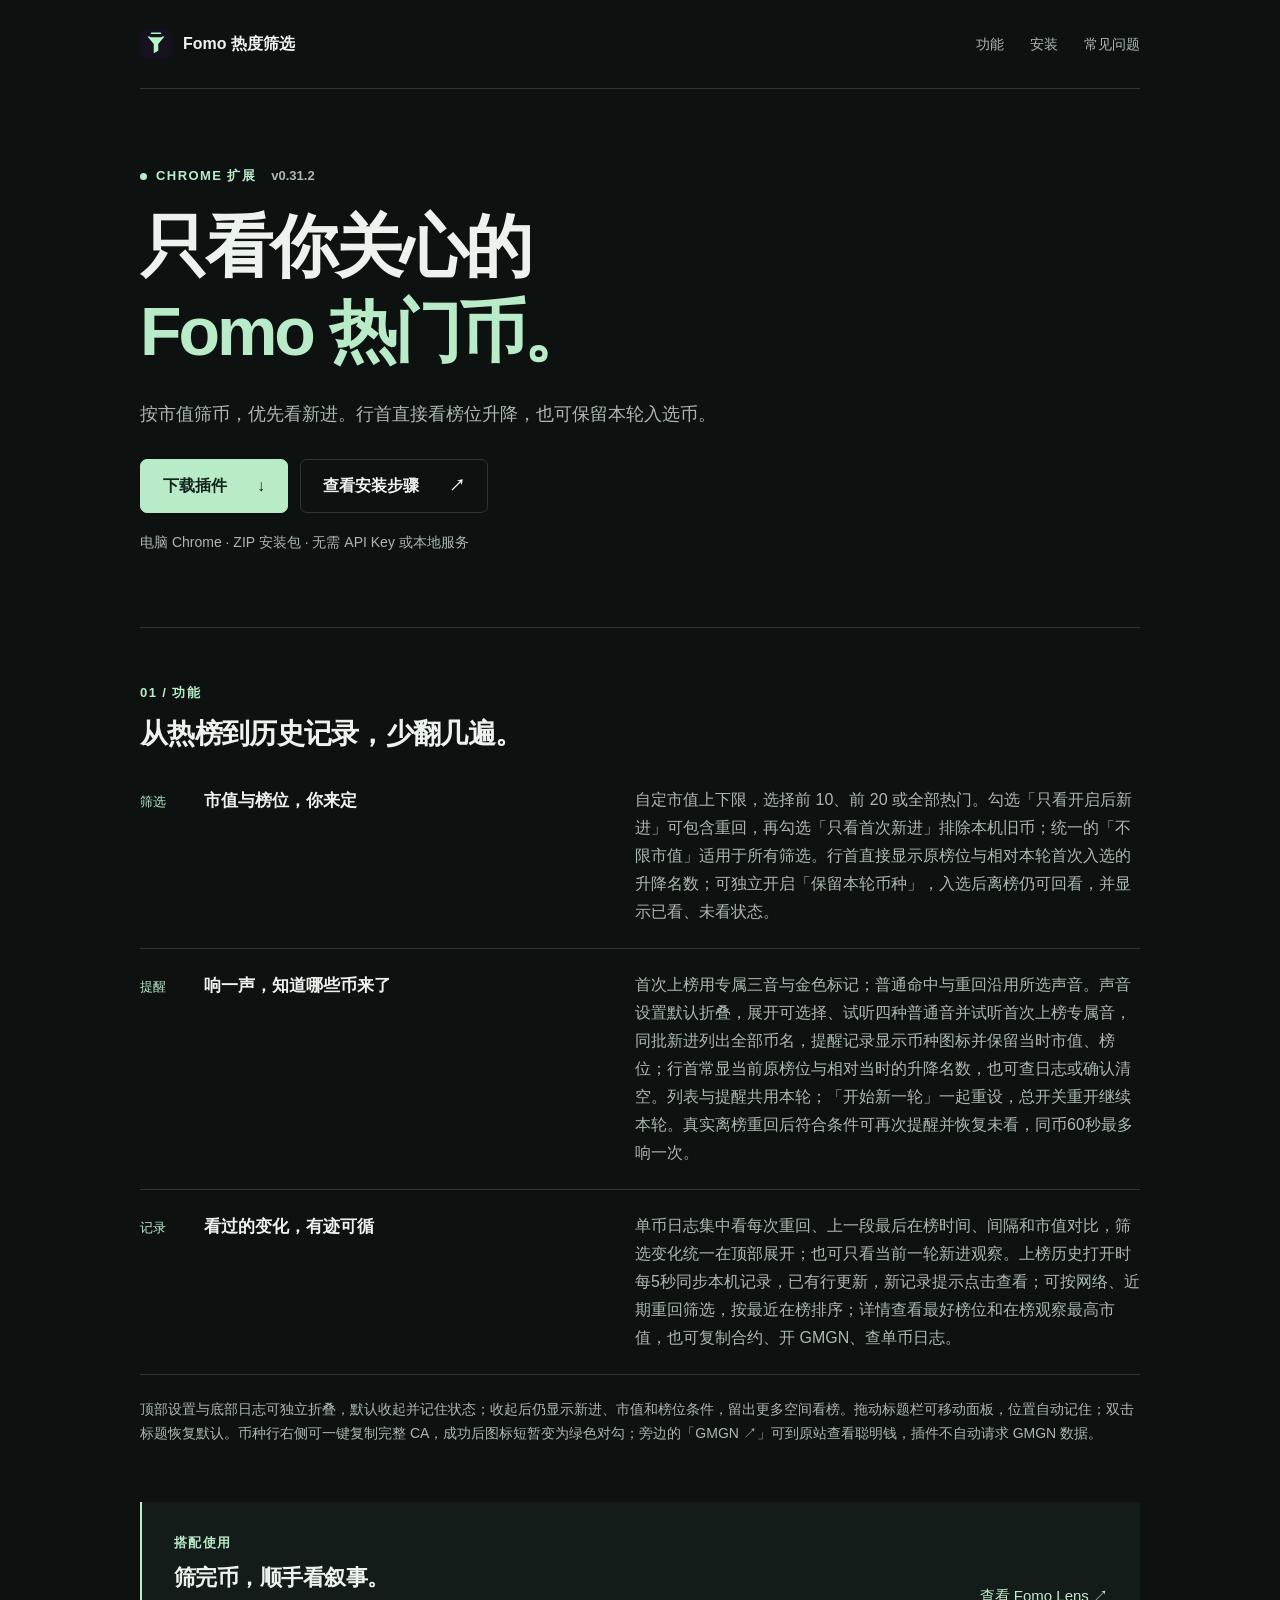
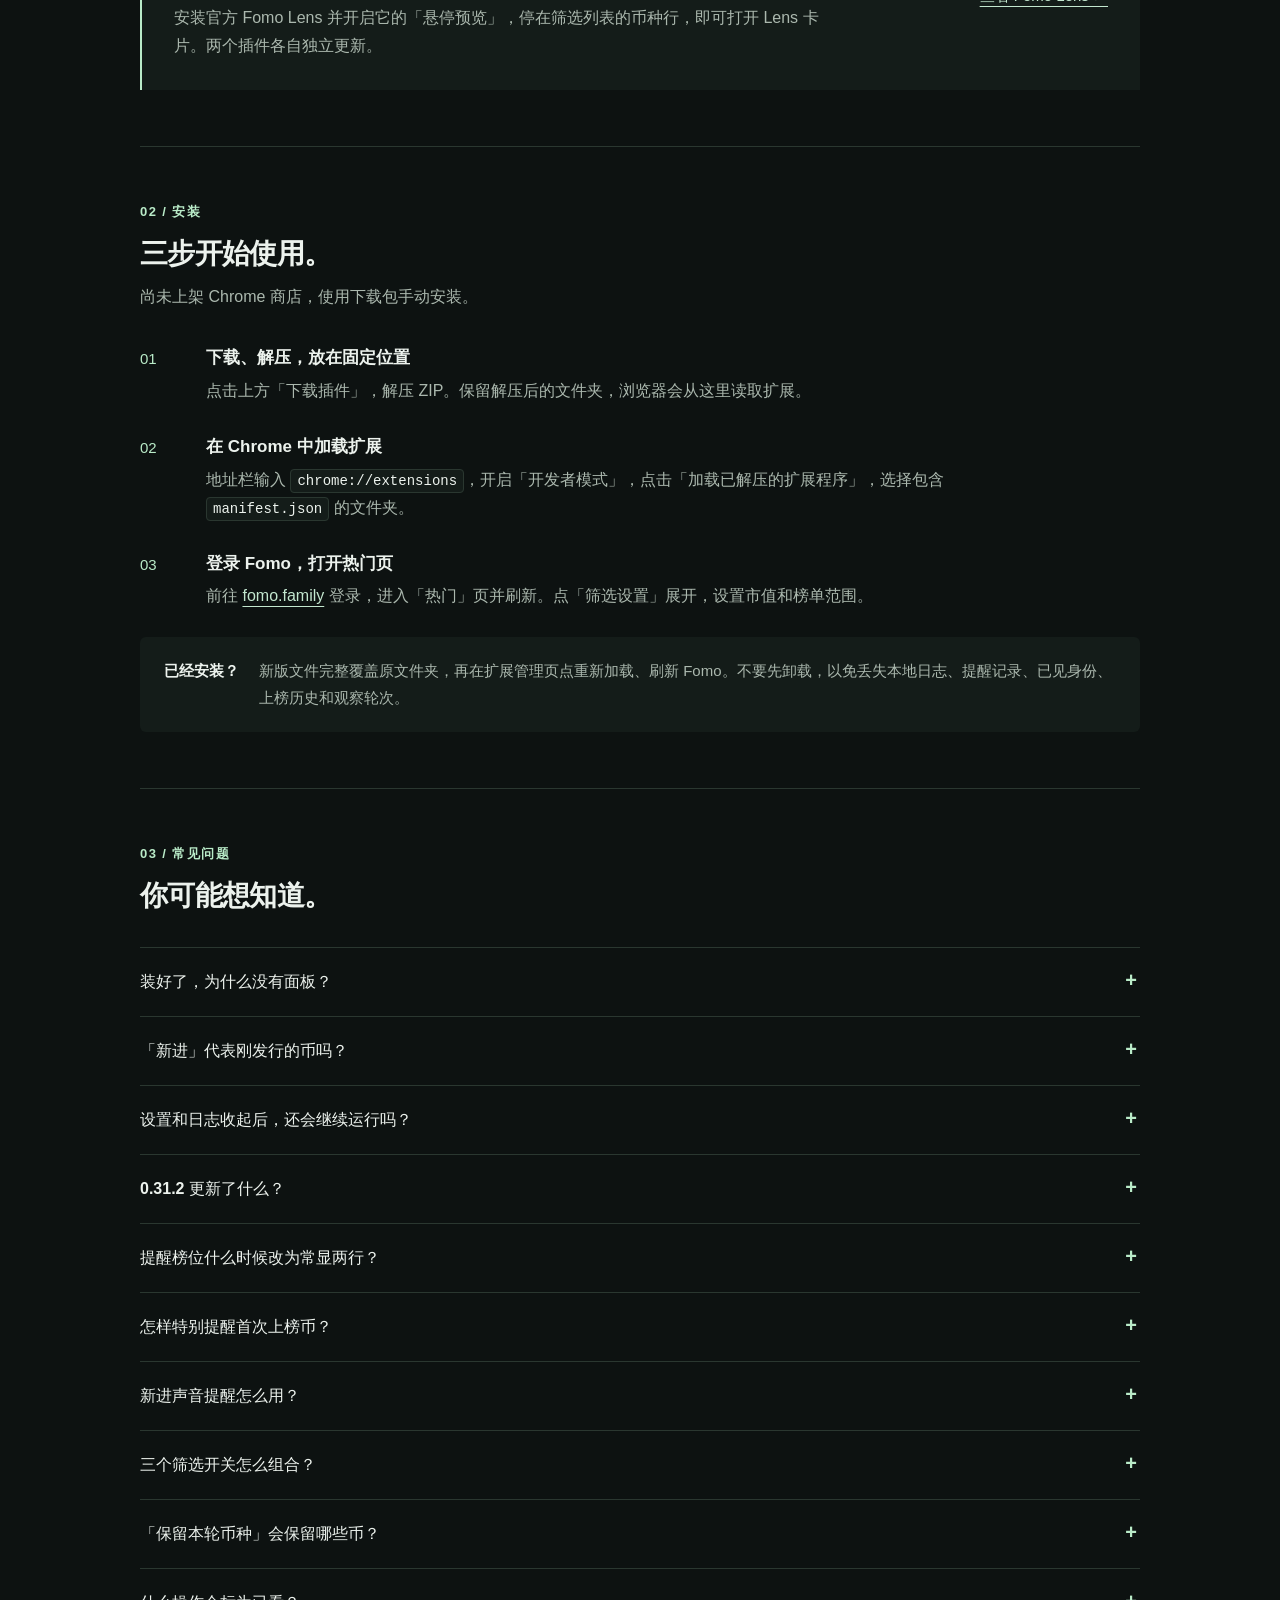
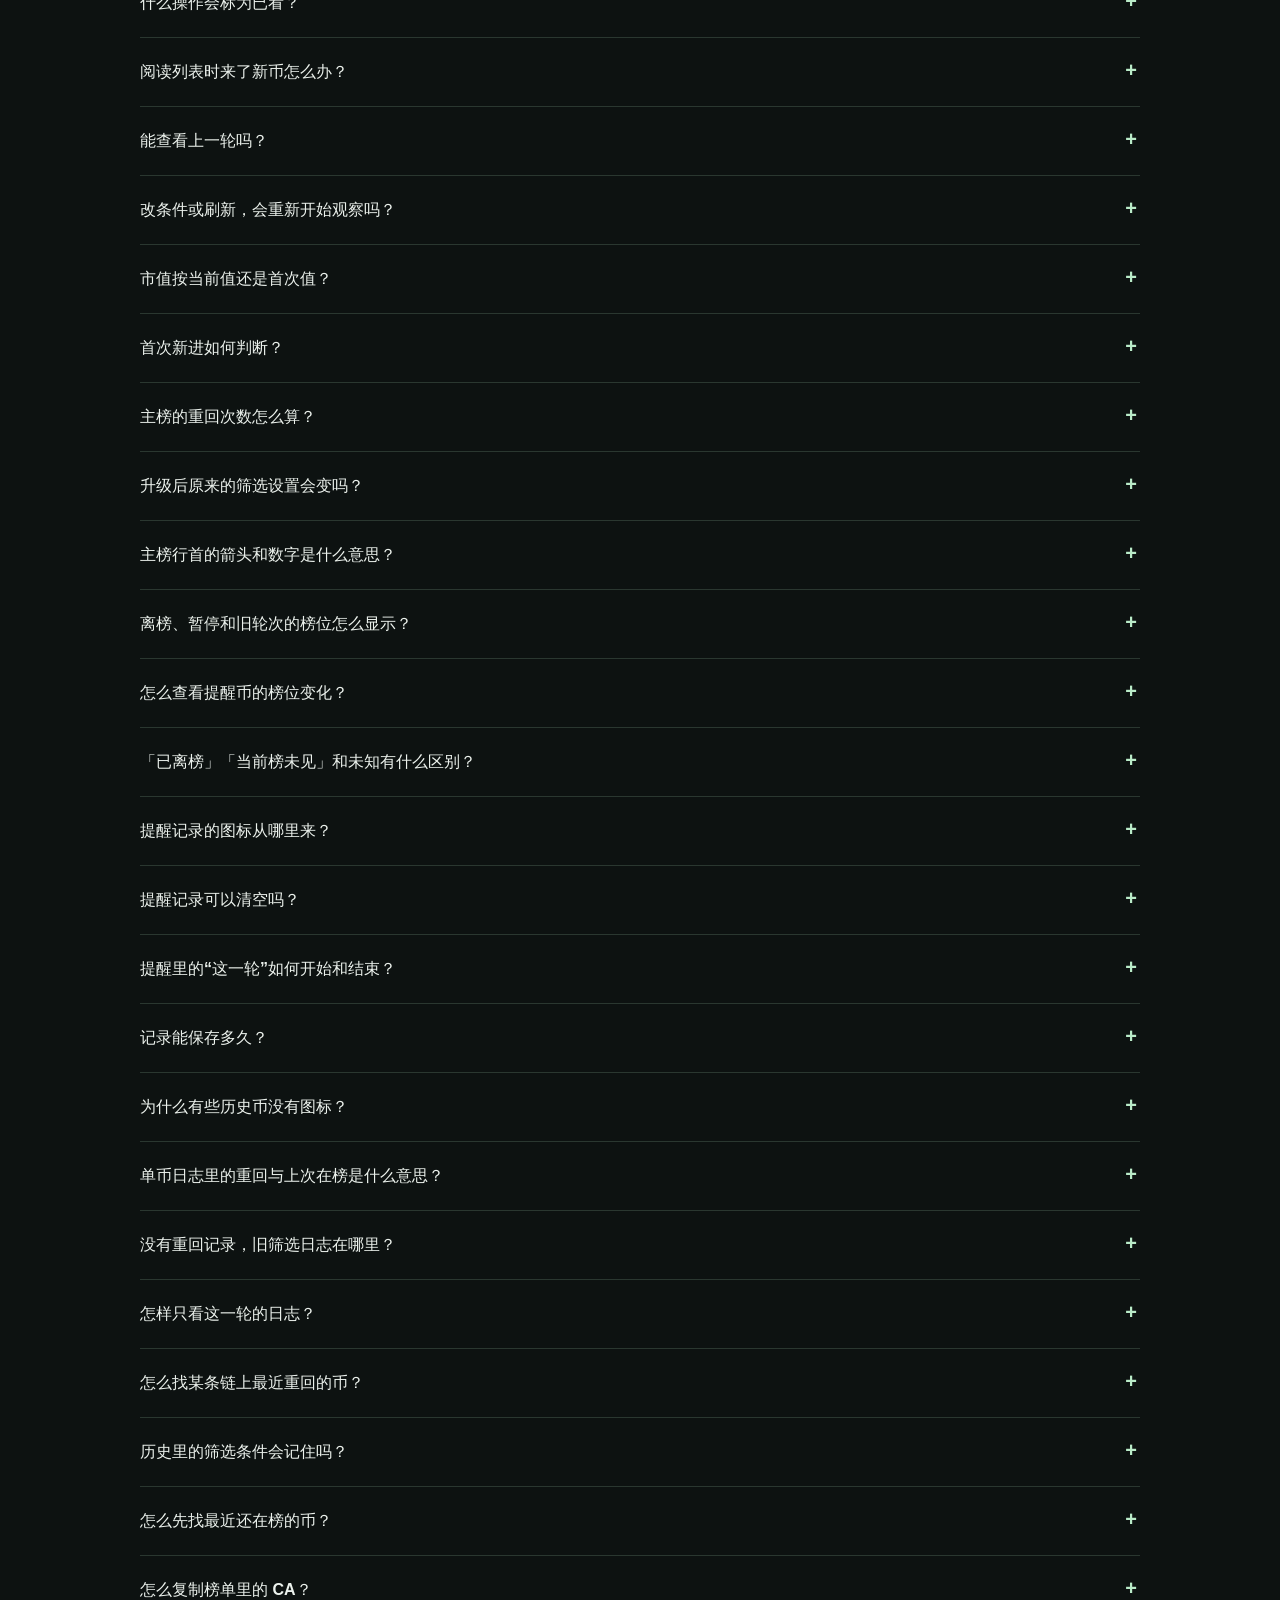
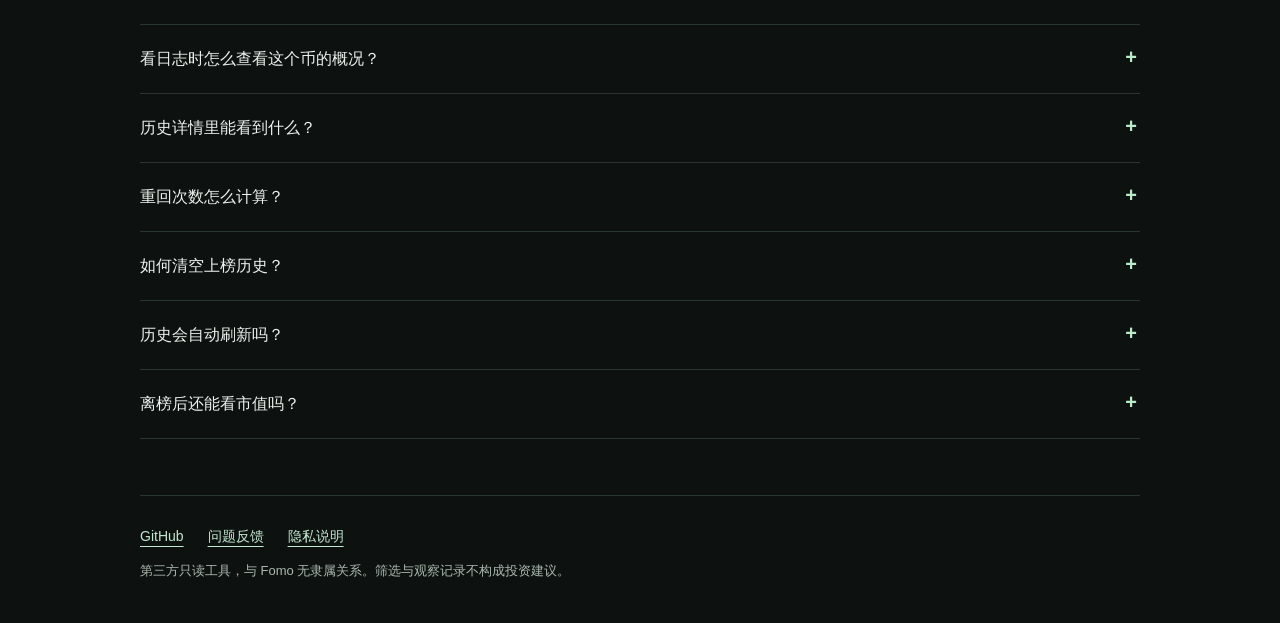
==== commit 1145d23a: "Document local history auto sync in v0.31.2" ====
--- a/index.html
+++ b/index.html
@@ -17,10 +17,10 @@
   </header>
   <main>
     <section class="wrap hero" aria-labelledby="title">
-      <p class="eyebrow"><span class="dot" aria-hidden="true"></span>CHROME 扩展 <span class="version">v0.31.1</span></p>
+      <p class="eyebrow"><span class="dot" aria-hidden="true"></span>CHROME 扩展 <span class="version">v0.31.2</span></p>
       <h1 id="title">只看你关心的<br><span>Fomo 热门币。</span></h1>
       <p class="intro">按市值筛币，优先看新进。<br class="mobile-break">行首直接看榜位升降，也可保留本轮入选币。</p>
-      <div class="actions"><a class="button primary" href="https://github.com/ccxxpa/fomo-trending-filter/releases/download/v0.31.1/fomo-trending-filter-0.31.1.zip">下载插件 <span aria-hidden="true">↓</span></a><a class="button secondary" href="#install">查看安装步骤 <span aria-hidden="true">↗</span></a></div>
+      <div class="actions"><a class="button primary" href="https://github.com/ccxxpa/fomo-trending-filter/releases/download/v0.31.2/fomo-trending-filter-0.31.2.zip">下载插件 <span aria-hidden="true">↓</span></a><a class="button secondary" href="#install">查看安装步骤 <span aria-hidden="true">↗</span></a></div>
       <p class="download-note">电脑 Chrome · ZIP 安装包 · 无需 API Key 或本地服务</p>
     </section>
 
@@ -29,7 +29,7 @@
       <dl class="features">
         <div><dt><span>筛选</span>市值与榜位，你来定</dt><dd>自定市值上下限，选择前 10、前 20 或全部热门。勾选「只看开启后新进」可包含重回，再勾选「只看首次新进」排除本机旧币；统一的「不限市值」适用于所有筛选。行首直接显示原榜位与相对本轮首次入选的升降名数；可独立开启「保留本轮币种」，入选后离榜仍可回看，并显示已看、未看状态。</dd></div>
         <div><dt><span>提醒</span>响一声，知道哪些币来了</dt><dd>首次上榜用专属三音与金色标记；普通命中与重回沿用所选声音。声音设置默认折叠，展开可选择、试听四种普通音并试听首次上榜专属音，同批新进列出全部币名，提醒记录显示币种图标并保留当时市值、榜位；行首常显当前原榜位与相对当时的升降名数，也可查日志或确认清空。列表与提醒共用本轮；「开始新一轮」一起重设，总开关重开继续本轮。真实离榜重回后符合条件可再次提醒并恢复未看，同币60秒最多响一次。</dd></div>
-        <div><dt><span>记录</span>看过的变化，有迹可循</dt><dd>单币日志集中看每次重回、上一段最后在榜时间、间隔和市值对比，筛选变化统一在顶部展开；也可只看当前一轮新进观察。上榜历史可按网络、近期重回筛选，按最近在榜排序；详情查看最好榜位和在榜观察最高市值，也可复制合约、开 GMGN、查单币日志。</dd></div>
+        <div><dt><span>记录</span>看过的变化，有迹可循</dt><dd>单币日志集中看每次重回、上一段最后在榜时间、间隔和市值对比，筛选变化统一在顶部展开；也可只看当前一轮新进观察。上榜历史打开时每5秒同步本机记录，已有行更新，新记录提示点击查看；可按网络、近期重回筛选，按最近在榜排序；详情查看最好榜位和在榜观察最高市值，也可复制合约、开 GMGN、查单币日志。</dd></div>
       </dl>
       <p class="small-note">顶部设置与底部日志可独立折叠，默认收起并记住状态；收起后仍显示新进、市值和榜位条件，留出更多空间看榜。拖动标题栏可移动面板，位置自动记住；双击标题恢复默认。币种行右侧可一键复制完整 CA，成功后图标短暂变为绿色对勾；旁边的「GMGN ↗」可到原站查看聪明钱，插件不自动请求 GMGN 数据。</p>
     </section>
@@ -55,7 +55,8 @@
         <details><summary>装好了，为什么没有面板？</summary><p>确认扩展已启用，且允许访问 Fomo。进入「热门」页并刷新一次。从插件点开的代币详情页不会再显示筛选面板。</p></details>
         <details><summary>「新进」代表刚发行的币吗？</summary><p>不是。「新进」表示本机观察到它进入你选择的榜单范围，不代表发行时间或平台实际上榜时间。</p></details>
         <details><summary>设置和日志收起后，还会继续运行吗？</summary><p>会。点顶部「筛选设置」向上收起、点底部「最近日志」向下收起，两处独立展开并自动记住状态。折叠只改变显示，筛选、声音与日志保存继续运行，轮次和观察起点不变。收起时仍显示条件摘要，全部日志、上榜历史和提醒记录可直接打开；需要修改开关或条件时，再展开设置。</p></details>
-        <details><summary>0.31.1 更新了什么？</summary><p>0.31.1（2026-09-08）将提醒记录的榜位改为与主榜一致的常显两行：币种图标左侧显示当前原榜位，下方显示绿色前移或橙色后移名数，持平或无法比较显示灰色「—」。保留提醒时间与当时榜位，移除逐币「榜位变化」折叠区域；悬停榜位可看比较依据与更新时间。离榜、当前榜未见、网络未覆盖和数据中断分别说明。每条提醒仍按自己的保存榜位比较，不换成本轮首次入选依据，不补写旧记录。</p></details>
+        <details><summary>0.31.2 更新了什么？</summary><p>上榜历史打开且页面可见时，每5秒同步本机已存记录，更新最近可用市值、最近在榜时间、重回次数和展开详情。已有行保持顺序、阅读位置与操作焦点；新增或排序变化显示「列表有更新，点击查看」，点击后载入新列表，空列表自动显示新记录。关闭历史或切到后台暂停，返回后恢复；看日志时仍打开的历史继续同步。</p><p>自动同步和列表更新提示只读取本机记录，不额外查询行情。离榜币的新行情仍按需查询，原来源时间与失败原因保留，无需清空历史。</p></details>
+        <details><summary>提醒榜位什么时候改为常显两行？</summary><p>0.31.1（2026-09-08）将提醒记录的榜位改为与主榜一致的常显两行：币种图标左侧显示当前原榜位，下方显示绿色前移或橙色后移名数，持平或无法比较显示灰色「—」。保留提醒时间与当时榜位，移除逐币「榜位变化」折叠区域；悬停榜位可看比较依据与更新时间。离榜、当前榜未见、网络未覆盖和数据中断分别说明。每条提醒仍按自己的保存榜位比较，不换成本轮首次入选依据，不补写旧记录。</p></details>
         <details><summary>怎样特别提醒首次上榜币？</summary><p>0.31.0（2026-09-08）新增首次上榜特别提醒。符合当前筛选条件的本机首次上榜币，使用专属上行三音，并在主榜、弹出提示和提醒记录中以金色「首次上榜」突出显示。普通命中与重回保持原来选择的提示音；同批包含首次上榜时优先响一次专属音，静音仍保留标记与记录。</p><p>「首次上榜」只认本机连续观察确认第一次进入整个热榜，不代表发行时间或平台历史第一次上榜；旧币重回、前10／前20范围变化、刷新和断线基线都不算。它仍须符合当前市值等筛选条件，首次在榜这段过程里后来才自然符合时也可提醒一次，记录会区分首次上榜与符合筛选的时间。开启「只看首次新进」时仍按原有固定发现市值与榜位判断，不改成当前值。手动改条件、继续筛选和开始新轮的已有结果静默载入；旧记录不补分类、不补响。</p><p>点「声音设置」，上方「普通／重回」仍可选择原四种提示音，下方「首次上榜 · 专属三音」可单独试听。专属音受「声音提醒」总开关控制，不另增筛选开关。同币60秒间隔、多页只响一次和同批只响一声继续生效；若该批可发声的币中有首次上榜，使用专属音，否则使用普通／重回提示音。</p></details>
         <details><summary>新进声音提醒怎么用？</summary><p>先展开「筛选设置」，勾选「声音提醒」，点「声音设置」展开，选择清脆、双音、轻敲或铃声，再点「试音」。声音默认关闭，音色默认沿用原来的清脆声；选择自动记住，切换不重置本轮、不补响。如果显示「启用本页声音」，先点击一次。开启时已有的币不响，之后首次命中、有效重回符合条件都会记录；同币60秒最多响一次，限频期间仍立即记录与更新未看，之后不补响；同批多币只响一声，提示列出所有币名。点「提醒记录」查看时间、币名、当时市值和榜位，点击币名定位当前行，已移出的币打开其日志。声音关闭时仍记录，重新开启不补响；须保持观察页打开。</p></details>
         <details><summary>三个筛选开关怎么组合？</summary><p>不勾选「只看开启后新进」时使用普通筛选；勾选后使用当前观察轮次起点，排除该起点已有的币，包含之后进入所选范围和离开后重回的币。此时才显示「只看首次新进」，勾选后进一步排除本机以前见过的币与旧币重回。</p><p>「不限市值」位于同一组市值上下限旁，适用于所有情况。勾选后禁用输入并保留原值，取消后继续用原区间；市值未知也可通过该条件，榜位与新进要求仍生效。收起设置时仍能看到条件摘要，例如「开启后新进·包含重回·当前市值50万–200万·前20」。</p></details>
@@ -88,6 +89,7 @@
         <details><summary>历史详情里能看到什么？</summary><p>点历史行的空白处或「详情」，查看最好榜位、在榜观察最高市值及记录时间、最近在榜完整时间、已确认重回次数及统计起点；一次展开一个币。最高市值只来自实际保存的在榜记录，不是完整历史最高点。展开只看已保存内容，币名、复制合约、GMGN和查看日志仍可直接使用。</p></details>
         <details><summary>重回次数怎么计算？</summary><p>只统计插件确认币种离开整个热门榜、随后返回的次数，第一次新进不计入。旧版本没有单独保存重回次数，不能从旧进入次数推算；更新后继续记录，旧记录及关闭网页、断线期间的缺口会标明未知。最近在榜是最后一次在榜单里观察到的时间，查询市值不会改变它。</p></details>
         <details><summary>如何清空上榜历史？</summary><p>点历史区域顶部「清空历史」，确认后删除全部历史币，包括筛选外的记录。变化日志与筛选设置保留；后续榜单数据会重新记录，当前在榜币可能再次出现。需要保留请先下载备份。</p></details>
+        <details><summary>历史会自动刷新吗？</summary><p>历史区域打开且网页可见时，每5秒同步本机记录。页面实际收到的榜单会继续更新历史，历史已有行随之更新；有新增或排序变化时点「列表有更新，点击查看」。自动同步和此按钮只读取本机，不刷新离榜币行情。市值会保留真实来源与获取时间，不把本机同步时间当成新行情时间。</p></details>
         <details><summary>离榜后还能看市值吗？</summary><p>打开「上榜历史」时，通过当前 Fomo 登录会话查询本页币种。1分钟内复用已有数值，失败时保留上次数值并显示原因；不会持续轮询全部历史。首次市值与查询市值均按价格乘总供应量计算。</p></details>
       </div>
     </section>
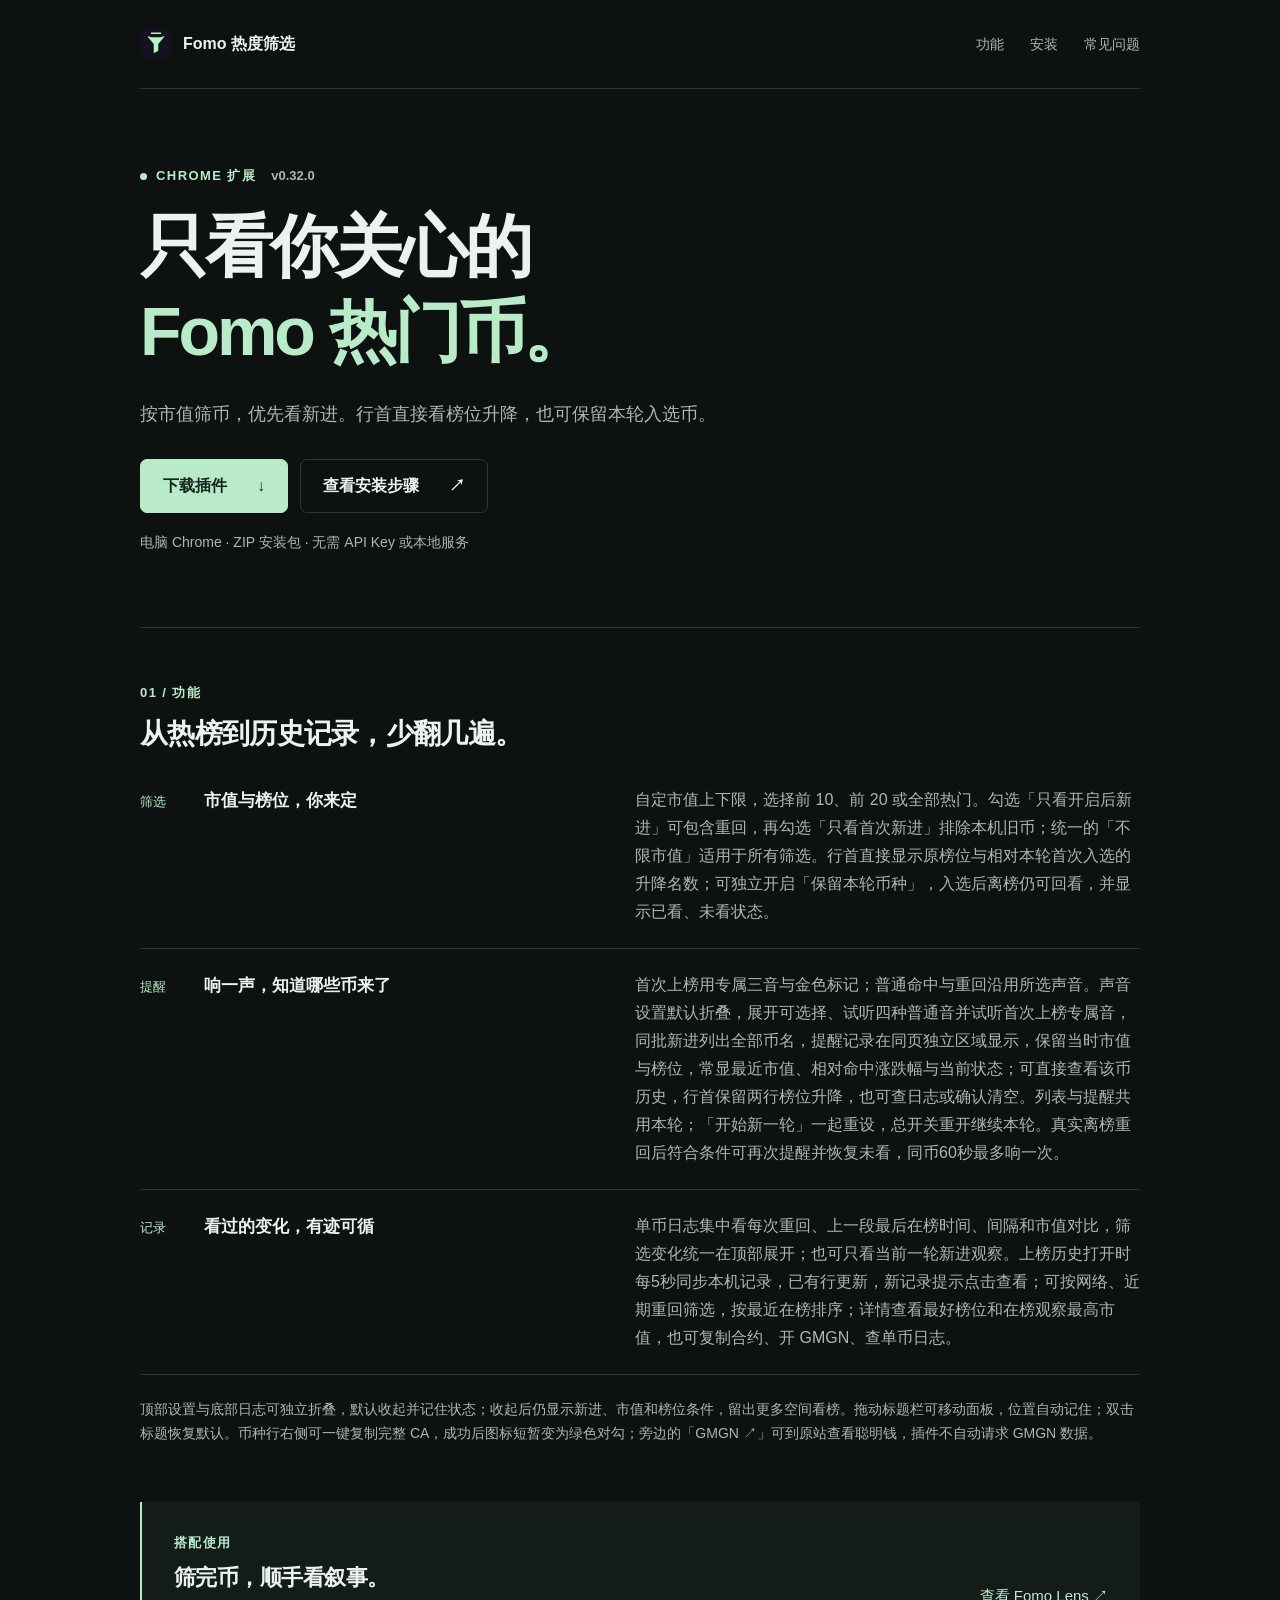
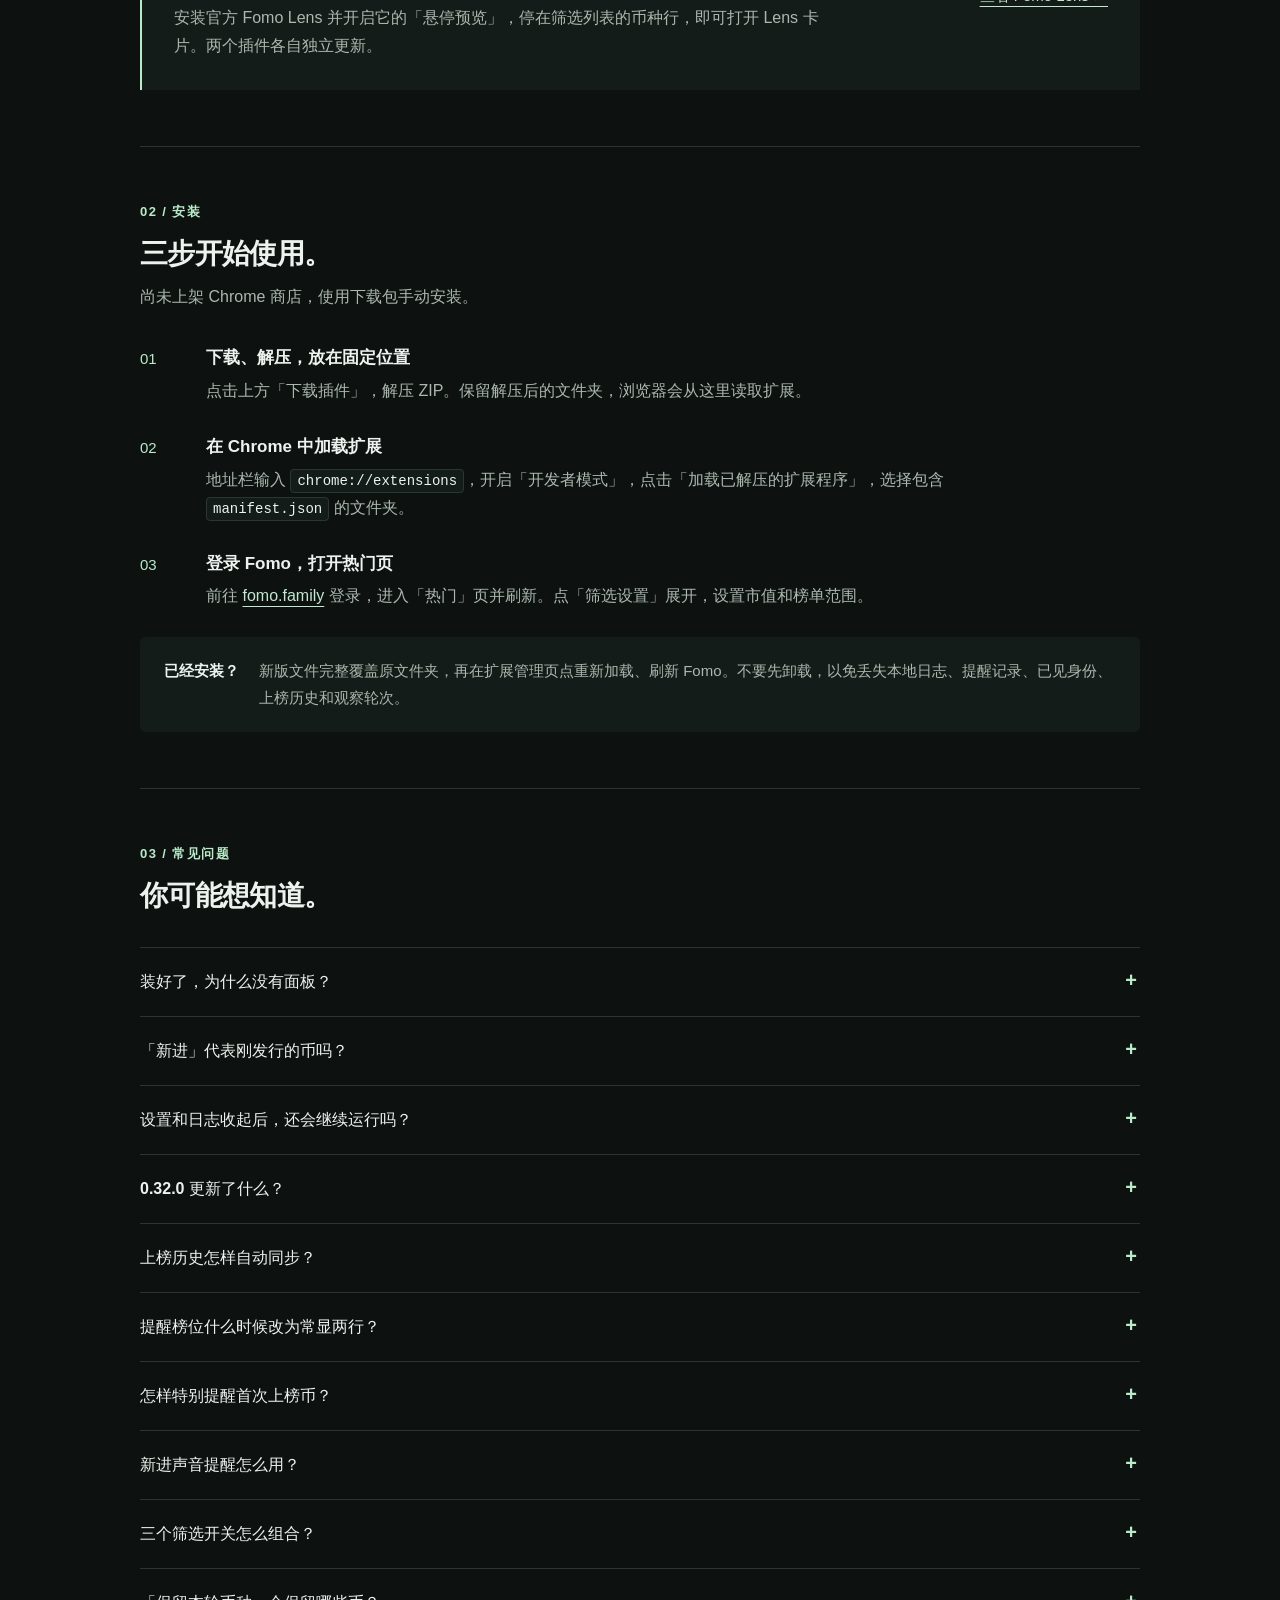
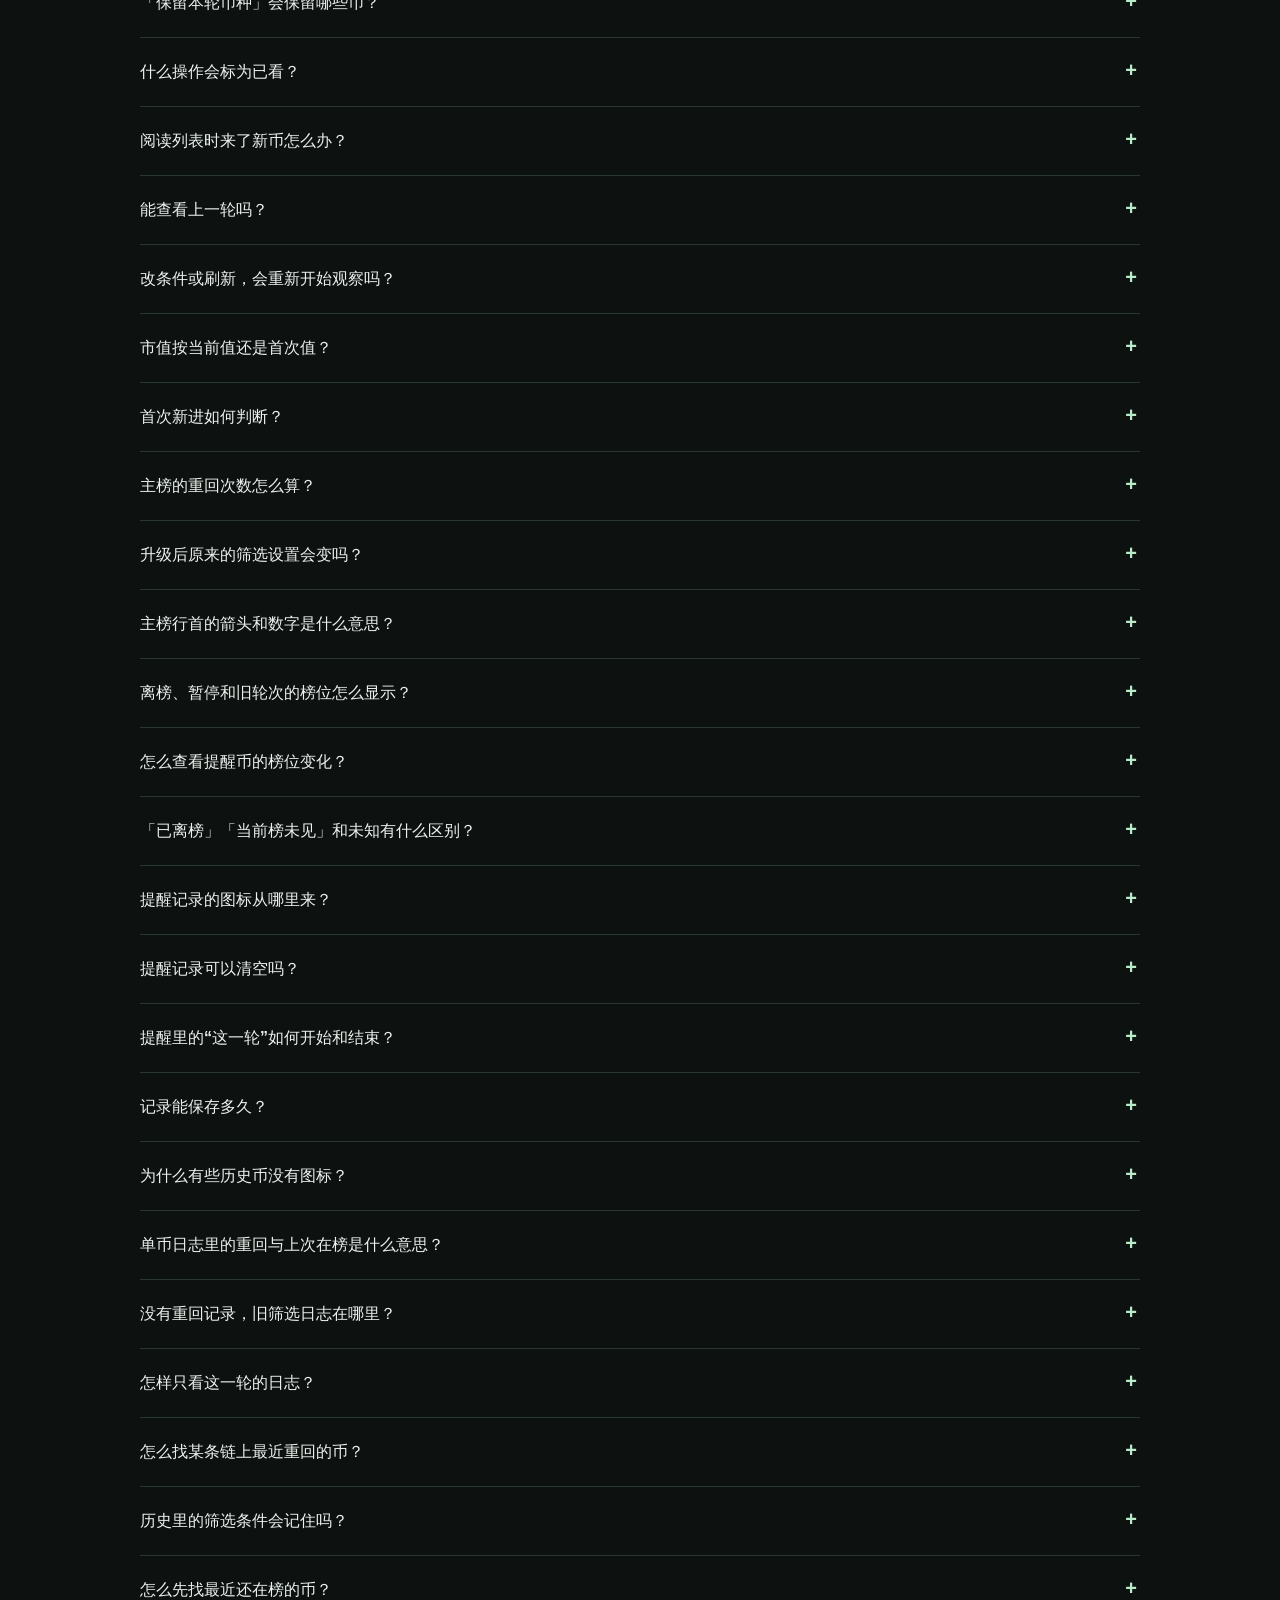
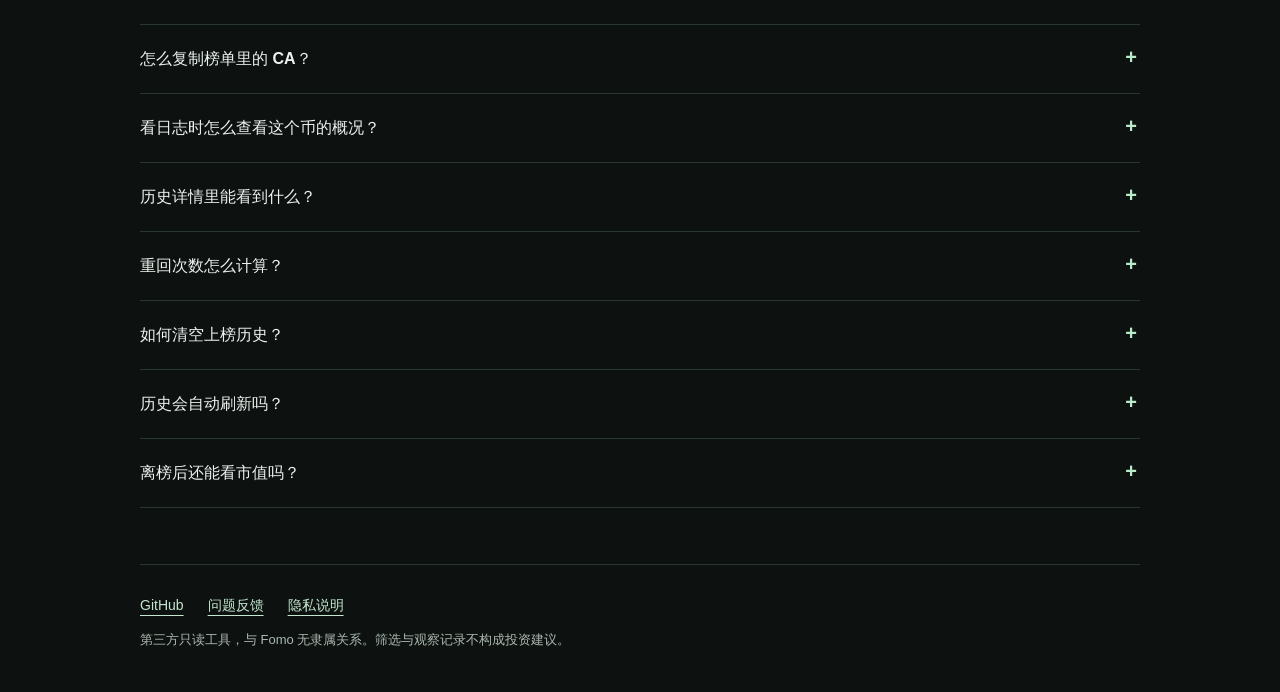
==== commit 53361cbb: "Document 0.32.0 independent reminder reader" ====
--- a/index.html
+++ b/index.html
@@ -17,10 +17,10 @@
   </header>
   <main>
     <section class="wrap hero" aria-labelledby="title">
-      <p class="eyebrow"><span class="dot" aria-hidden="true"></span>CHROME 扩展 <span class="version">v0.31.2</span></p>
+      <p class="eyebrow"><span class="dot" aria-hidden="true"></span>CHROME 扩展 <span class="version">v0.32.0</span></p>
       <h1 id="title">只看你关心的<br><span>Fomo 热门币。</span></h1>
       <p class="intro">按市值筛币，优先看新进。<br class="mobile-break">行首直接看榜位升降，也可保留本轮入选币。</p>
-      <div class="actions"><a class="button primary" href="https://github.com/ccxxpa/fomo-trending-filter/releases/download/v0.31.2/fomo-trending-filter-0.31.2.zip">下载插件 <span aria-hidden="true">↓</span></a><a class="button secondary" href="#install">查看安装步骤 <span aria-hidden="true">↗</span></a></div>
+      <div class="actions"><a class="button primary" href="https://github.com/ccxxpa/fomo-trending-filter/releases/download/v0.32.0/fomo-trending-filter-0.32.0.zip">下载插件 <span aria-hidden="true">↓</span></a><a class="button secondary" href="#install">查看安装步骤 <span aria-hidden="true">↗</span></a></div>
       <p class="download-note">电脑 Chrome · ZIP 安装包 · 无需 API Key 或本地服务</p>
     </section>
 
@@ -28,7 +28,7 @@
       <div class="section-heading"><p class="eyebrow">01 / 功能</p><h2 id="features-title">从热榜到历史记录，少翻几遍。</h2></div>
       <dl class="features">
         <div><dt><span>筛选</span>市值与榜位，你来定</dt><dd>自定市值上下限，选择前 10、前 20 或全部热门。勾选「只看开启后新进」可包含重回，再勾选「只看首次新进」排除本机旧币；统一的「不限市值」适用于所有筛选。行首直接显示原榜位与相对本轮首次入选的升降名数；可独立开启「保留本轮币种」，入选后离榜仍可回看，并显示已看、未看状态。</dd></div>
-        <div><dt><span>提醒</span>响一声，知道哪些币来了</dt><dd>首次上榜用专属三音与金色标记；普通命中与重回沿用所选声音。声音设置默认折叠，展开可选择、试听四种普通音并试听首次上榜专属音，同批新进列出全部币名，提醒记录显示币种图标并保留当时市值、榜位；行首常显当前原榜位与相对当时的升降名数，也可查日志或确认清空。列表与提醒共用本轮；「开始新一轮」一起重设，总开关重开继续本轮。真实离榜重回后符合条件可再次提醒并恢复未看，同币60秒最多响一次。</dd></div>
+        <div><dt><span>提醒</span>响一声，知道哪些币来了</dt><dd>首次上榜用专属三音与金色标记；普通命中与重回沿用所选声音。声音设置默认折叠，展开可选择、试听四种普通音并试听首次上榜专属音，同批新进列出全部币名，提醒记录在同页独立区域显示，保留当时市值与榜位，常显最近市值、相对命中涨跌幅与当前状态；可直接查看该币历史，行首保留两行榜位升降，也可查日志或确认清空。列表与提醒共用本轮；「开始新一轮」一起重设，总开关重开继续本轮。真实离榜重回后符合条件可再次提醒并恢复未看，同币60秒最多响一次。</dd></div>
         <div><dt><span>记录</span>看过的变化，有迹可循</dt><dd>单币日志集中看每次重回、上一段最后在榜时间、间隔和市值对比，筛选变化统一在顶部展开；也可只看当前一轮新进观察。上榜历史打开时每5秒同步本机记录，已有行更新，新记录提示点击查看；可按网络、近期重回筛选，按最近在榜排序；详情查看最好榜位和在榜观察最高市值，也可复制合约、开 GMGN、查单币日志。</dd></div>
       </dl>
       <p class="small-note">顶部设置与底部日志可独立折叠，默认收起并记住状态；收起后仍显示新进、市值和榜位条件，留出更多空间看榜。拖动标题栏可移动面板，位置自动记住；双击标题恢复默认。币种行右侧可一键复制完整 CA，成功后图标短暂变为绿色对勾；旁边的「GMGN ↗」可到原站查看聪明钱，插件不自动请求 GMGN 数据。</p>
@@ -55,10 +55,11 @@
         <details><summary>装好了，为什么没有面板？</summary><p>确认扩展已启用，且允许访问 Fomo。进入「热门」页并刷新一次。从插件点开的代币详情页不会再显示筛选面板。</p></details>
         <details><summary>「新进」代表刚发行的币吗？</summary><p>不是。「新进」表示本机观察到它进入你选择的榜单范围，不代表发行时间或平台实际上榜时间。</p></details>
         <details><summary>设置和日志收起后，还会继续运行吗？</summary><p>会。点顶部「筛选设置」向上收起、点底部「最近日志」向下收起，两处独立展开并自动记住状态。折叠只改变显示，筛选、声音与日志保存继续运行，轮次和观察起点不变。收起时仍显示条件摘要，全部日志、上榜历史和提醒记录可直接打开；需要修改开关或条件时，再展开设置。</p></details>
-        <details><summary>0.31.2 更新了什么？</summary><p>上榜历史打开且页面可见时，每5秒同步本机已存记录，更新最近可用市值、最近在榜时间、重回次数和展开详情。已有行保持顺序、阅读位置与操作焦点；新增或排序变化显示「列表有更新，点击查看」，点击后载入新列表，空列表自动显示新记录。关闭历史或切到后台暂停，返回后恢复；看日志时仍打开的历史继续同步。</p><p>自动同步和列表更新提示只读取本机记录，不额外查询行情。离榜币的新行情仍按需查询，原来源时间与失败原因保留，无需清空历史。</p></details>
+        <details><summary>0.32.0 更新了什么？</summary><p>0.32.0（2026-09-08）将提醒记录改为同页独立区域，打开后继续看主榜。每条提醒固定保留命中时市值，与当前网页或本机历史的最近可用值比较，显示相对命中的涨跌幅、来源时间，以及超出市值区间、出榜位范围或离榜状态；点「查看历史」按同链完整合约直接定位该币。宽屏可同时查看主榜、提醒与历史，空间不足时切换提醒和历史，窄屏上下排列。</p><p>提醒以这一条记录的命中值为起点；上榜历史继续以首次记录值为起点。旧样本标明「最后观察」或「最近查询」及原时间，缺少依据时明确显示未知。提醒可见时每5秒只读同步本机历史，不新增行情查询；关闭、后台或切到历史后暂停。</p><p>「查看历史」临时按完整合约定位，保留原历史筛选、页码与阅读位置，返回后恢复；定位不自动查询行情。打开日志后提醒继续保留，手动关闭后不会自动重开。无需清空记录，重新加载扩展并刷新Fomo即可。</p></details>
+        <details><summary>上榜历史怎样自动同步？</summary><p>上榜历史打开且页面可见时，每5秒同步本机已存记录，更新最近可用市值、最近在榜时间、重回次数和展开详情。已有行保持顺序、阅读位置与操作焦点；新增或排序变化显示「列表有更新，点击查看」，点击后载入新列表，空列表自动显示新记录。关闭历史或切到后台暂停，返回后恢复；看日志时仍打开的历史继续同步。</p><p>自动同步和列表更新提示只读取本机记录，不额外查询行情。离榜币的新行情仍按需查询，原来源时间与失败原因保留，无需清空历史。</p></details>
         <details><summary>提醒榜位什么时候改为常显两行？</summary><p>0.31.1（2026-09-08）将提醒记录的榜位改为与主榜一致的常显两行：币种图标左侧显示当前原榜位，下方显示绿色前移或橙色后移名数，持平或无法比较显示灰色「—」。保留提醒时间与当时榜位，移除逐币「榜位变化」折叠区域；悬停榜位可看比较依据与更新时间。离榜、当前榜未见、网络未覆盖和数据中断分别说明。每条提醒仍按自己的保存榜位比较，不换成本轮首次入选依据，不补写旧记录。</p></details>
         <details><summary>怎样特别提醒首次上榜币？</summary><p>0.31.0（2026-09-08）新增首次上榜特别提醒。符合当前筛选条件的本机首次上榜币，使用专属上行三音，并在主榜、弹出提示和提醒记录中以金色「首次上榜」突出显示。普通命中与重回保持原来选择的提示音；同批包含首次上榜时优先响一次专属音，静音仍保留标记与记录。</p><p>「首次上榜」只认本机连续观察确认第一次进入整个热榜，不代表发行时间或平台历史第一次上榜；旧币重回、前10／前20范围变化、刷新和断线基线都不算。它仍须符合当前市值等筛选条件，首次在榜这段过程里后来才自然符合时也可提醒一次，记录会区分首次上榜与符合筛选的时间。开启「只看首次新进」时仍按原有固定发现市值与榜位判断，不改成当前值。手动改条件、继续筛选和开始新轮的已有结果静默载入；旧记录不补分类、不补响。</p><p>点「声音设置」，上方「普通／重回」仍可选择原四种提示音，下方「首次上榜 · 专属三音」可单独试听。专属音受「声音提醒」总开关控制，不另增筛选开关。同币60秒间隔、多页只响一次和同批只响一声继续生效；若该批可发声的币中有首次上榜，使用专属音，否则使用普通／重回提示音。</p></details>
-        <details><summary>新进声音提醒怎么用？</summary><p>先展开「筛选设置」，勾选「声音提醒」，点「声音设置」展开，选择清脆、双音、轻敲或铃声，再点「试音」。声音默认关闭，音色默认沿用原来的清脆声；选择自动记住，切换不重置本轮、不补响。如果显示「启用本页声音」，先点击一次。开启时已有的币不响，之后首次命中、有效重回符合条件都会记录；同币60秒最多响一次，限频期间仍立即记录与更新未看，之后不补响；同批多币只响一声，提示列出所有币名。点「提醒记录」查看时间、币名、当时市值和榜位，点击币名定位当前行，已移出的币打开其日志。声音关闭时仍记录，重新开启不补响；须保持观察页打开。</p></details>
+        <details><summary>新进声音提醒怎么用？</summary><p>先展开「筛选设置」，勾选「声音提醒」，点「声音设置」展开，选择清脆、双音、轻敲或铃声，再点「试音」。声音默认关闭，音色默认沿用原来的清脆声；选择自动记住，切换不重置本轮、不补响。如果显示「启用本页声音」，先点击一次。开启时已有的币不响，之后首次命中、有效重回符合条件都会记录；同币60秒最多响一次，限频期间仍立即记录与更新未看，之后不补响；同批多币只响一声，提示列出所有币名。点「提醒记录」在同页独立区域查看时间、币名、命中与最近市值、榜位，主榜继续显示；点击币名定位当前行，已移出的币打开其日志，提醒区域继续保留。声音关闭时仍记录，重新开启不补响；须保持观察页打开。</p></details>
         <details><summary>三个筛选开关怎么组合？</summary><p>不勾选「只看开启后新进」时使用普通筛选；勾选后使用当前观察轮次起点，排除该起点已有的币，包含之后进入所选范围和离开后重回的币。此时才显示「只看首次新进」，勾选后进一步排除本机以前见过的币与旧币重回。</p><p>「不限市值」位于同一组市值上下限旁，适用于所有情况。勾选后禁用输入并保留原值，取消后继续用原区间；市值未知也可通过该条件，榜位与新进要求仍生效。收起设置时仍能看到条件摘要，例如「开启后新进·包含重回·当前市值50万–200万·前20」。</p></details>
         <details><summary>「保留本轮币种」会保留哪些币？</summary><p>这是独立开关，默认关闭并记住选择，只保留这一轮曾真正入选的币。开启后，即使它自然离榜、离开所选范围或市值越界，也继续显示，并标明当前在榜、已离榜、已出范围或待更新。新入选币使用同样规则；关闭保留恢复当前符合条件的列表，重新开启可找回本轮仍符合保留条件的币。</p><p>手动改条件会重新筛选已有列表。普通与包含重回的新进按当前市值、榜位判断，离榜币用最后实际在榜样本；首次新进按固定发现市值、榜位判断。筛选依据不会因为保留而换成其他时刻的数值。</p></details>
         <details><summary>什么操作会标为已看？</summary><p>打开币种详情、GMGN、单币日志，或主动点击未看标记，会标记这一次事件已看；复制 CA 不会。悬停行内市值可查看首次入选的时间、市值和榜位，普通涨跌不改变已看，连续确认离榜后重回并符合条件会让同一行重新未看；打开旧提醒只标记它对应的事件，不能覆盖新重回。主榜仍每币一行、未看数按币统计。</p></details>
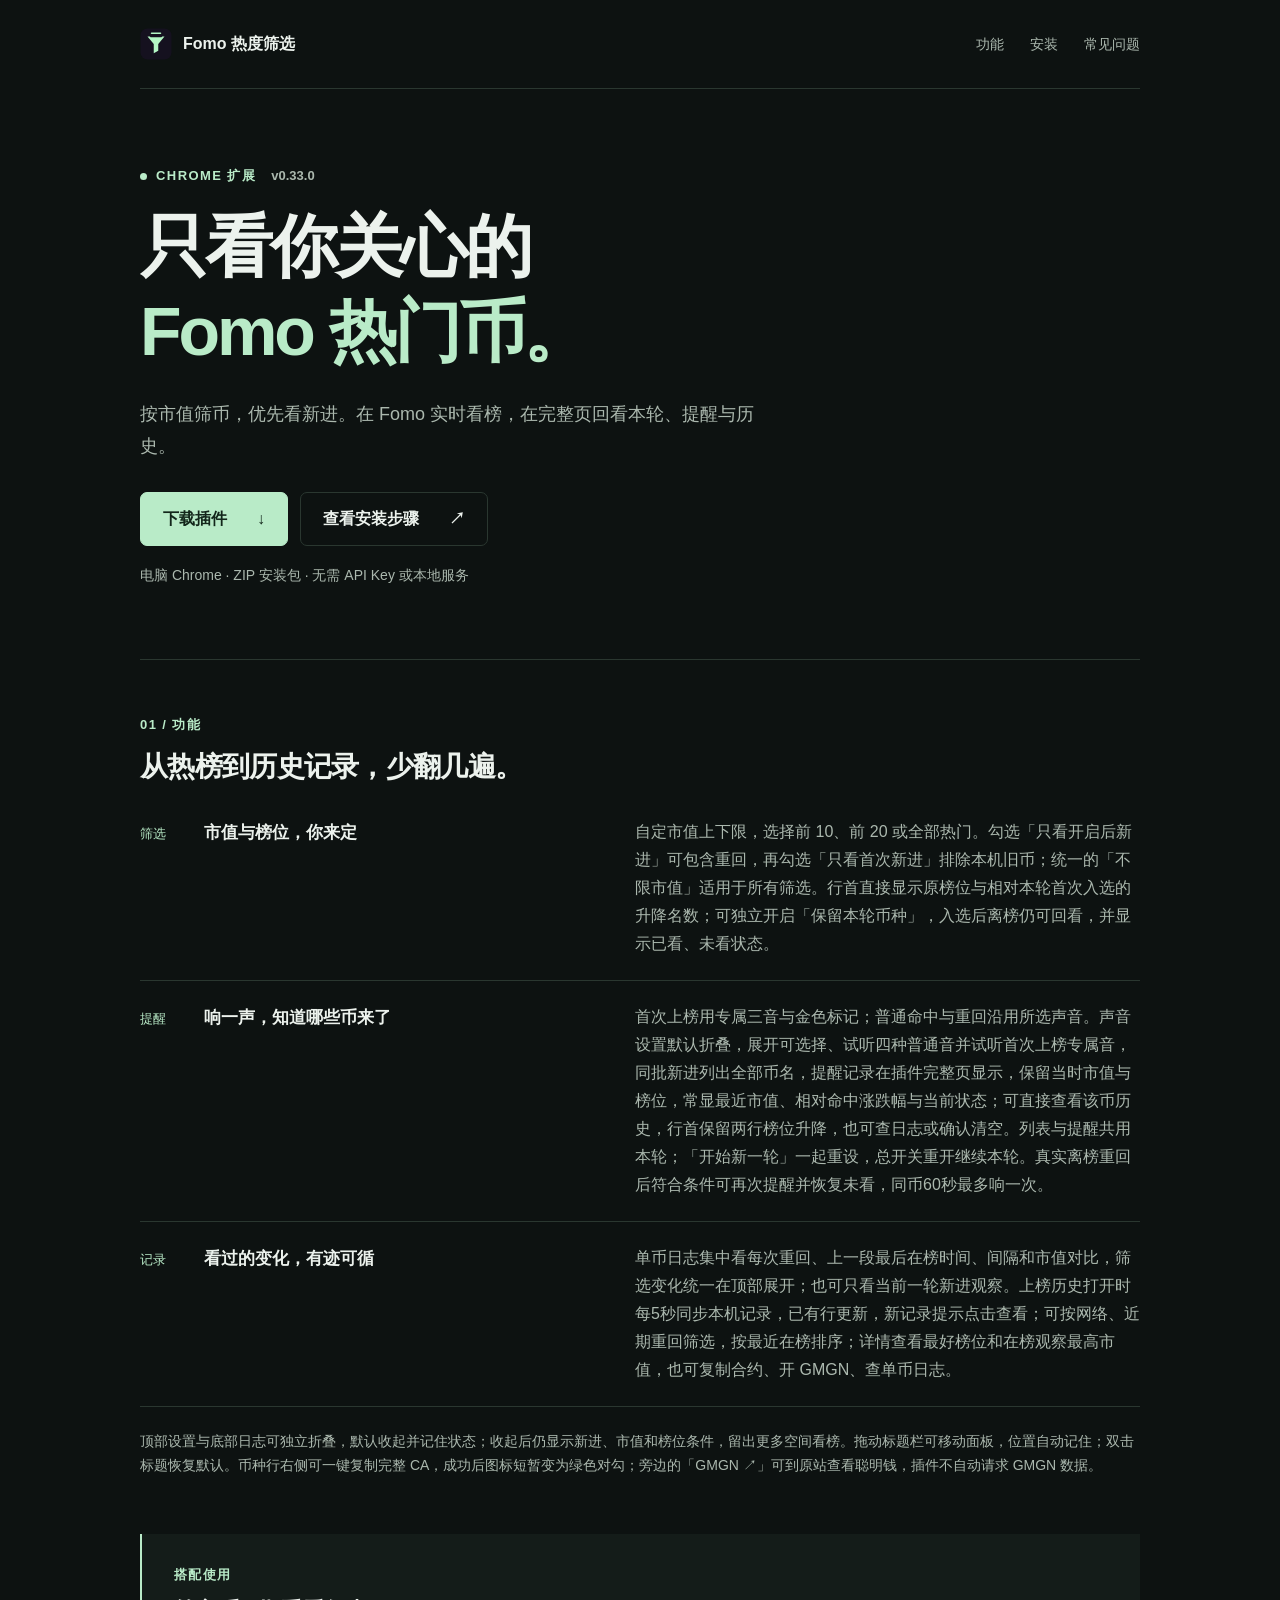
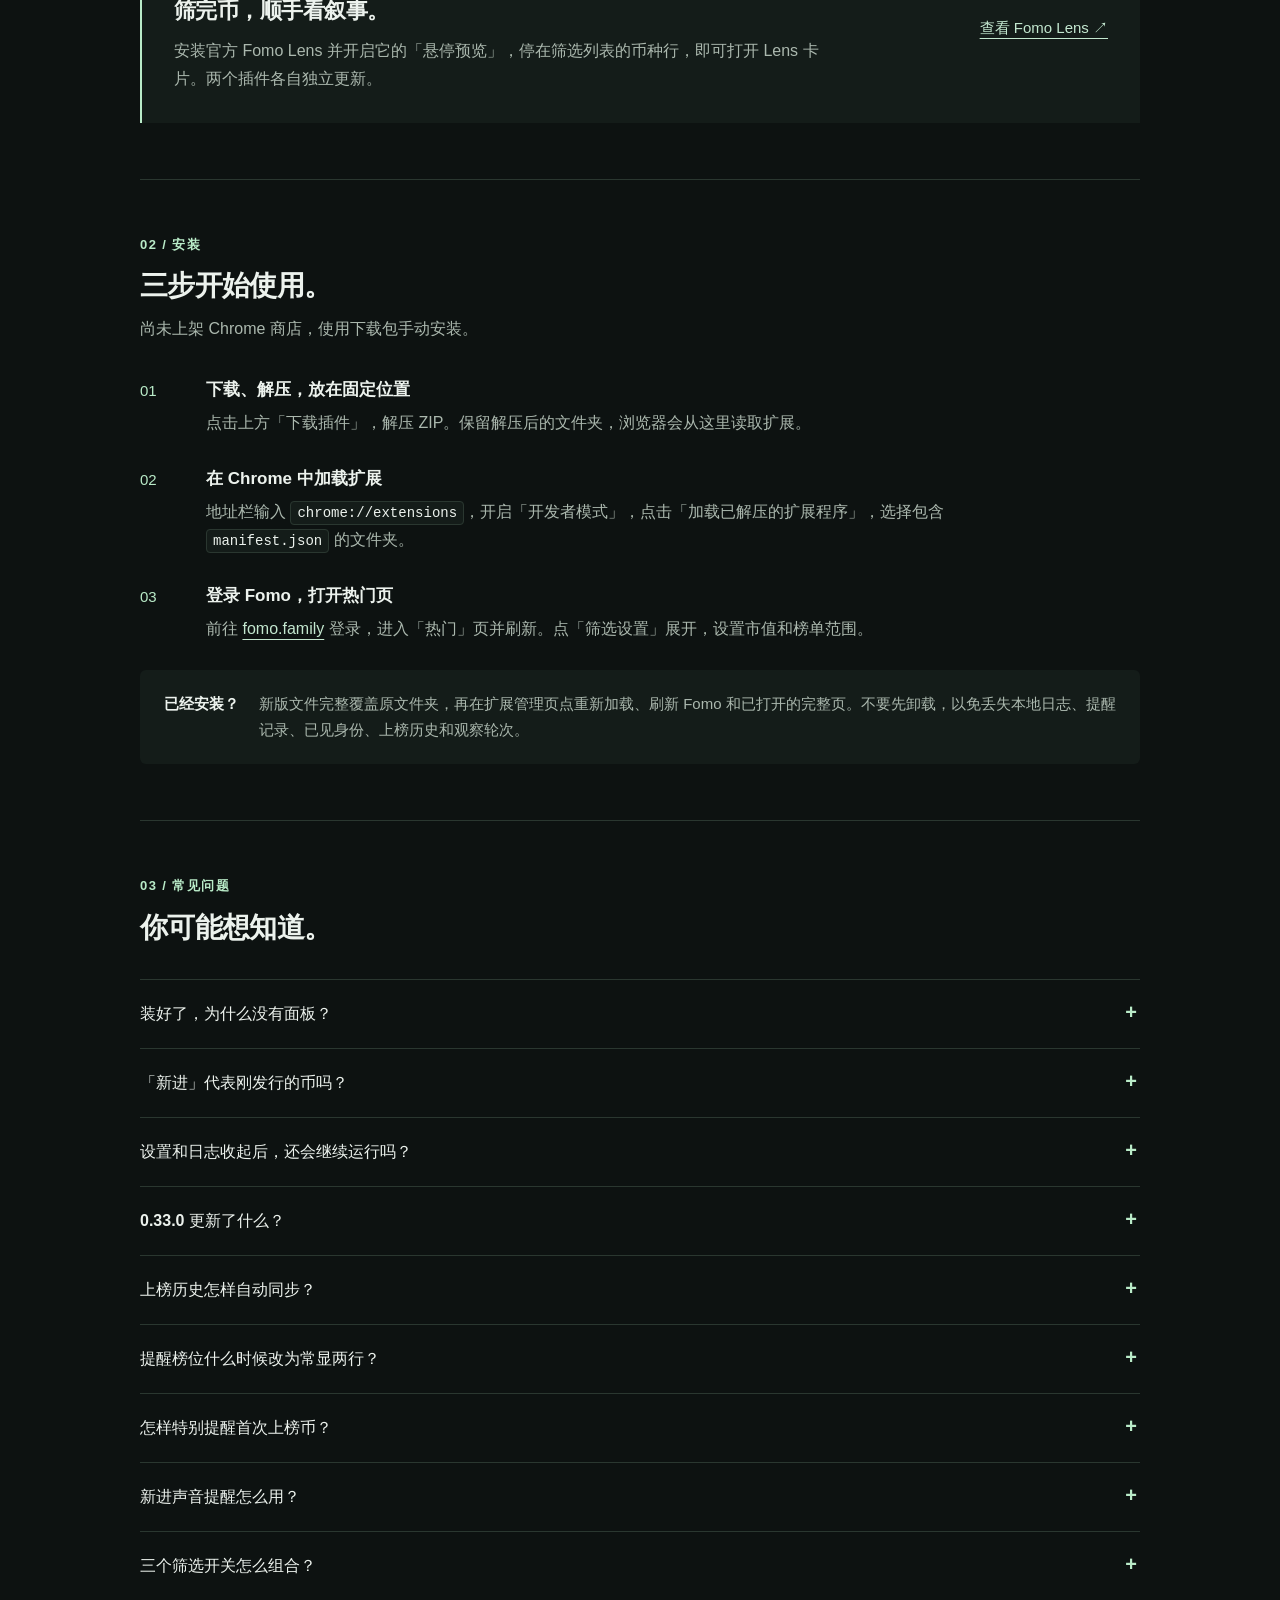
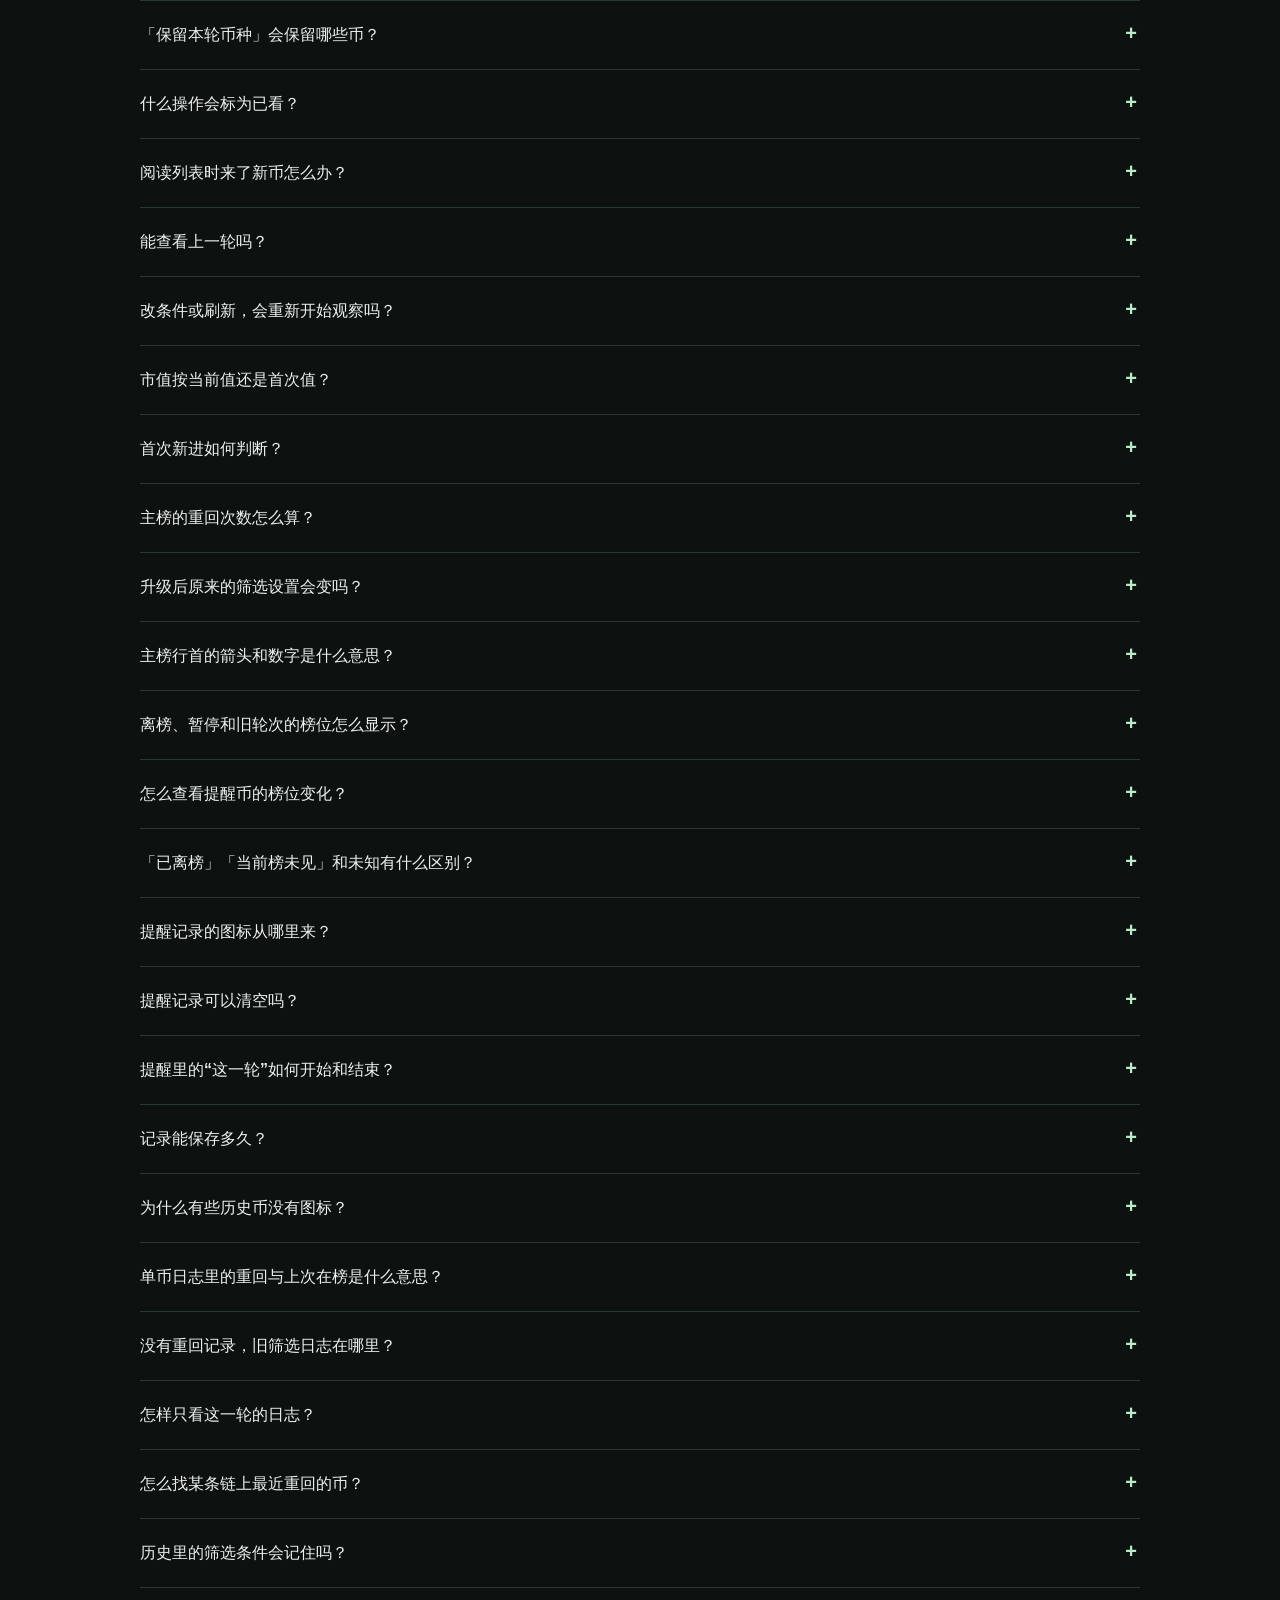
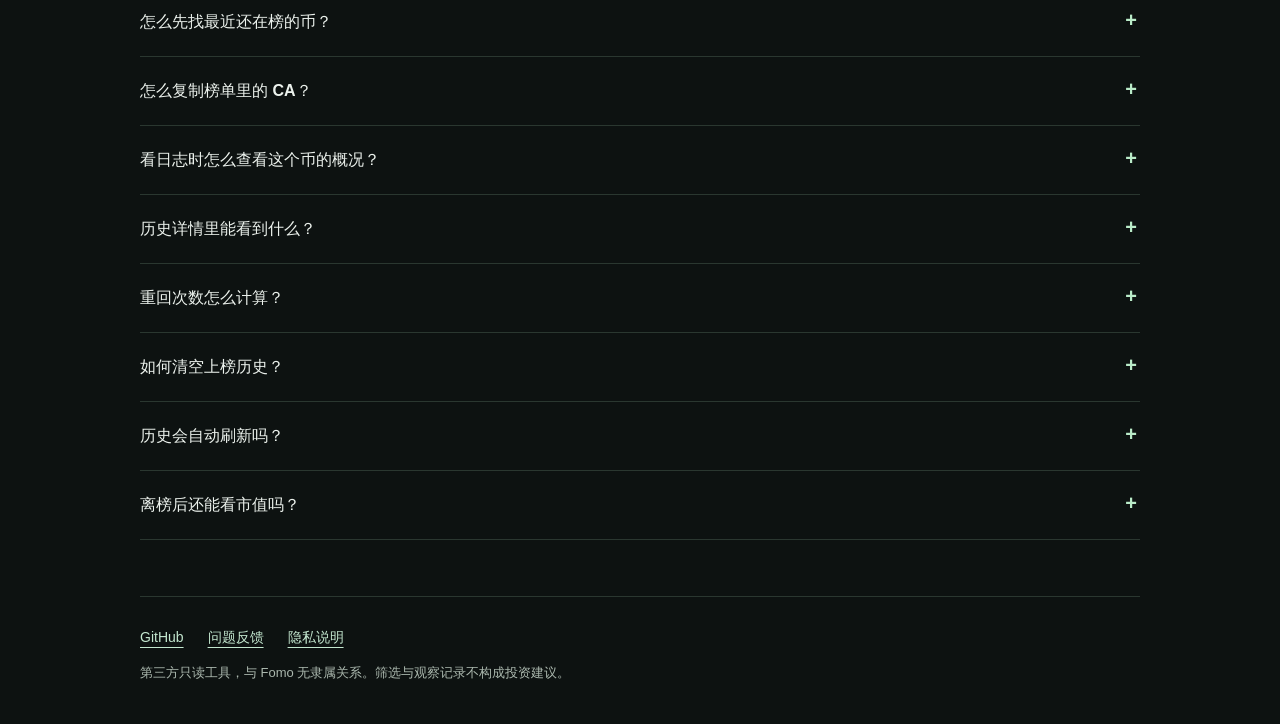
==== commit f38679cf: "Document the 0.33.0 two-surface workspace" ====
--- a/index.html
+++ b/index.html
@@ -17,10 +17,10 @@
   </header>
   <main>
     <section class="wrap hero" aria-labelledby="title">
-      <p class="eyebrow"><span class="dot" aria-hidden="true"></span>CHROME 扩展 <span class="version">v0.32.0</span></p>
+      <p class="eyebrow"><span class="dot" aria-hidden="true"></span>CHROME 扩展 <span class="version">v0.33.0</span></p>
       <h1 id="title">只看你关心的<br><span>Fomo 热门币。</span></h1>
-      <p class="intro">按市值筛币，优先看新进。<br class="mobile-break">行首直接看榜位升降，也可保留本轮入选币。</p>
-      <div class="actions"><a class="button primary" href="https://github.com/ccxxpa/fomo-trending-filter/releases/download/v0.32.0/fomo-trending-filter-0.32.0.zip">下载插件 <span aria-hidden="true">↓</span></a><a class="button secondary" href="#install">查看安装步骤 <span aria-hidden="true">↗</span></a></div>
+      <p class="intro">按市值筛币，优先看新进。<br class="mobile-break">在 Fomo 实时看榜，在完整页回看本轮、提醒与历史。</p>
+      <div class="actions"><a class="button primary" href="https://github.com/ccxxpa/fomo-trending-filter/releases/download/v0.33.0/fomo-trending-filter-0.33.0.zip">下载插件 <span aria-hidden="true">↓</span></a><a class="button secondary" href="#install">查看安装步骤 <span aria-hidden="true">↗</span></a></div>
       <p class="download-note">电脑 Chrome · ZIP 安装包 · 无需 API Key 或本地服务</p>
     </section>
 
@@ -28,7 +28,7 @@
       <div class="section-heading"><p class="eyebrow">01 / 功能</p><h2 id="features-title">从热榜到历史记录，少翻几遍。</h2></div>
       <dl class="features">
         <div><dt><span>筛选</span>市值与榜位，你来定</dt><dd>自定市值上下限，选择前 10、前 20 或全部热门。勾选「只看开启后新进」可包含重回，再勾选「只看首次新进」排除本机旧币；统一的「不限市值」适用于所有筛选。行首直接显示原榜位与相对本轮首次入选的升降名数；可独立开启「保留本轮币种」，入选后离榜仍可回看，并显示已看、未看状态。</dd></div>
-        <div><dt><span>提醒</span>响一声，知道哪些币来了</dt><dd>首次上榜用专属三音与金色标记；普通命中与重回沿用所选声音。声音设置默认折叠，展开可选择、试听四种普通音并试听首次上榜专属音，同批新进列出全部币名，提醒记录在同页独立区域显示，保留当时市值与榜位，常显最近市值、相对命中涨跌幅与当前状态；可直接查看该币历史，行首保留两行榜位升降，也可查日志或确认清空。列表与提醒共用本轮；「开始新一轮」一起重设，总开关重开继续本轮。真实离榜重回后符合条件可再次提醒并恢复未看，同币60秒最多响一次。</dd></div>
+        <div><dt><span>提醒</span>响一声，知道哪些币来了</dt><dd>首次上榜用专属三音与金色标记；普通命中与重回沿用所选声音。声音设置默认折叠，展开可选择、试听四种普通音并试听首次上榜专属音，同批新进列出全部币名，提醒记录在插件完整页显示，保留当时市值与榜位，常显最近市值、相对命中涨跌幅与当前状态；可直接查看该币历史，行首保留两行榜位升降，也可查日志或确认清空。列表与提醒共用本轮；「开始新一轮」一起重设，总开关重开继续本轮。真实离榜重回后符合条件可再次提醒并恢复未看，同币60秒最多响一次。</dd></div>
         <div><dt><span>记录</span>看过的变化，有迹可循</dt><dd>单币日志集中看每次重回、上一段最后在榜时间、间隔和市值对比，筛选变化统一在顶部展开；也可只看当前一轮新进观察。上榜历史打开时每5秒同步本机记录，已有行更新，新记录提示点击查看；可按网络、近期重回筛选，按最近在榜排序；详情查看最好榜位和在榜观察最高市值，也可复制合约、开 GMGN、查单币日志。</dd></div>
       </dl>
       <p class="small-note">顶部设置与底部日志可独立折叠，默认收起并记住状态；收起后仍显示新进、市值和榜位条件，留出更多空间看榜。拖动标题栏可移动面板，位置自动记住；双击标题恢复默认。币种行右侧可一键复制完整 CA，成功后图标短暂变为绿色对勾；旁边的「GMGN ↗」可到原站查看聪明钱，插件不自动请求 GMGN 数据。</p>
@@ -46,7 +46,7 @@
         <li><div><h3>在 Chrome 中加载扩展</h3><p>地址栏输入 <code>chrome://extensions</code>，开启「开发者模式」，点击「加载已解压的扩展程序」，选择包含 <code>manifest.json</code> 的文件夹。</p></div></li>
         <li><div><h3>登录 Fomo，打开热门页</h3><p>前往 <a href="https://fomo.family/">fomo.family</a> 登录，进入「热门」页并刷新。点「筛选设置」展开，设置市值和榜单范围。</p></div></li>
       </ol>
-      <div class="update-note"><strong>已经安装？</strong><p>新版文件完整覆盖原文件夹，再在扩展管理页点重新加载、刷新 Fomo。不要先卸载，以免丢失本地日志、提醒记录、已见身份、上榜历史和观察轮次。</p></div>
+      <div class="update-note"><strong>已经安装？</strong><p>新版文件完整覆盖原文件夹，再在扩展管理页点重新加载、刷新 Fomo 和已打开的完整页。不要先卸载，以免丢失本地日志、提醒记录、已见身份、上榜历史和观察轮次。</p></div>
     </section>
 
     <section class="wrap section" id="faq" aria-labelledby="faq-title">
@@ -54,16 +54,16 @@
       <div class="faq">
         <details><summary>装好了，为什么没有面板？</summary><p>确认扩展已启用，且允许访问 Fomo。进入「热门」页并刷新一次。从插件点开的代币详情页不会再显示筛选面板。</p></details>
         <details><summary>「新进」代表刚发行的币吗？</summary><p>不是。「新进」表示本机观察到它进入你选择的榜单范围，不代表发行时间或平台实际上榜时间。</p></details>
-        <details><summary>设置和日志收起后，还会继续运行吗？</summary><p>会。点顶部「筛选设置」向上收起、点底部「最近日志」向下收起，两处独立展开并自动记住状态。折叠只改变显示，筛选、声音与日志保存继续运行，轮次和观察起点不变。收起时仍显示条件摘要，全部日志、上榜历史和提醒记录可直接打开；需要修改开关或条件时，再展开设置。</p></details>
-        <details><summary>0.32.0 更新了什么？</summary><p>0.32.0（2026-09-08）将提醒记录改为同页独立区域，打开后继续看主榜。每条提醒固定保留命中时市值，与当前网页或本机历史的最近可用值比较，显示相对命中的涨跌幅、来源时间，以及超出市值区间、出榜位范围或离榜状态；点「查看历史」按同链完整合约直接定位该币。宽屏可同时查看主榜、提醒与历史，空间不足时切换提醒和历史，窄屏上下排列。</p><p>提醒以这一条记录的命中值为起点；上榜历史继续以首次记录值为起点。旧样本标明「最后观察」或「最近查询」及原时间，缺少依据时明确显示未知。提醒可见时每5秒只读同步本机历史，不新增行情查询；关闭、后台或切到历史后暂停。</p><p>「查看历史」临时按完整合约定位，保留原历史筛选、页码与阅读位置，返回后恢复；定位不自动查询行情。打开日志后提醒继续保留，手动关闭后不会自动重开。无需清空记录，重新加载扩展并刷新Fomo即可。</p></details>
-        <details><summary>上榜历史怎样自动同步？</summary><p>上榜历史打开且页面可见时，每5秒同步本机已存记录，更新最近可用市值、最近在榜时间、重回次数和展开详情。已有行保持顺序、阅读位置与操作焦点；新增或排序变化显示「列表有更新，点击查看」，点击后载入新列表，空列表自动显示新记录。关闭历史或切到后台暂停，返回后恢复；看日志时仍打开的历史继续同步。</p><p>自动同步和列表更新提示只读取本机记录，不额外查询行情。离榜币的新行情仍按需查询，原来源时间与失败原因保留，无需清空历史。</p></details>
+        <details><summary>设置和日志收起后，还会继续运行吗？</summary><p>会。筛选设置折叠只改变显示，条件摘要保留，声音与记录继续运行。长日志、提醒与历史移到完整页，切换这些视图不停止原 Fomo 页面观察，也不重设轮次。暂停只冻结所在界面的显示。</p></details>
+        <details><summary>0.33.0 更新了什么？</summary><p>0.33.0（2026-09-09）提供两处界面：Fomo 网页内保留实时榜单、完整筛选、声音和最近一批提醒；独立完整页切换本轮观察、提醒记录和上榜历史，选币后查看共享详情。再次打开复用已有完整页，窄窗口可从详情返回原列表。</p><p>两处共用筛选、轮次、声音和已看，暂停显示与阅读各自独立。本轮比较首次入选值，提醒比较该条命中值，历史比较本机首次记录值；未知值不互相补填。历史顶部增加全部历史、近24小时新收录和有重回的去重摘要，点选后可返回原筛选。</p><p>Fomo 观察页仍提供实际榜单，关闭后完整页保留旧记录并说明来源不可用。原目录覆盖更新后重新加载扩展，刷新 Fomo 和已打开的完整页，无需卸载或清空数据。</p></details>
+        <details><summary>上榜历史怎样自动同步？</summary><p>上榜历史打开且页面可见时，每5秒同步本机已存记录，更新最近可用市值、最近在榜时间、重回次数和所选详情。已有行保持顺序、阅读位置与操作焦点；新增或排序变化显示「列表有更新，点击查看」，点击后载入新列表，空列表自动显示新记录。关闭历史或切到后台暂停，返回后恢复；看日志时仍打开的历史继续同步。</p><p>自动同步和列表更新提示只读取本机记录，不额外查询行情。离榜币的新行情仍按需查询，原来源时间与失败原因保留，无需清空历史。</p></details>
         <details><summary>提醒榜位什么时候改为常显两行？</summary><p>0.31.1（2026-09-08）将提醒记录的榜位改为与主榜一致的常显两行：币种图标左侧显示当前原榜位，下方显示绿色前移或橙色后移名数，持平或无法比较显示灰色「—」。保留提醒时间与当时榜位，移除逐币「榜位变化」折叠区域；悬停榜位可看比较依据与更新时间。离榜、当前榜未见、网络未覆盖和数据中断分别说明。每条提醒仍按自己的保存榜位比较，不换成本轮首次入选依据，不补写旧记录。</p></details>
         <details><summary>怎样特别提醒首次上榜币？</summary><p>0.31.0（2026-09-08）新增首次上榜特别提醒。符合当前筛选条件的本机首次上榜币，使用专属上行三音，并在主榜、弹出提示和提醒记录中以金色「首次上榜」突出显示。普通命中与重回保持原来选择的提示音；同批包含首次上榜时优先响一次专属音，静音仍保留标记与记录。</p><p>「首次上榜」只认本机连续观察确认第一次进入整个热榜，不代表发行时间或平台历史第一次上榜；旧币重回、前10／前20范围变化、刷新和断线基线都不算。它仍须符合当前市值等筛选条件，首次在榜这段过程里后来才自然符合时也可提醒一次，记录会区分首次上榜与符合筛选的时间。开启「只看首次新进」时仍按原有固定发现市值与榜位判断，不改成当前值。手动改条件、继续筛选和开始新轮的已有结果静默载入；旧记录不补分类、不补响。</p><p>点「声音设置」，上方「普通／重回」仍可选择原四种提示音，下方「首次上榜 · 专属三音」可单独试听。专属音受「声音提醒」总开关控制，不另增筛选开关。同币60秒间隔、多页只响一次和同批只响一声继续生效；若该批可发声的币中有首次上榜，使用专属音，否则使用普通／重回提示音。</p></details>
-        <details><summary>新进声音提醒怎么用？</summary><p>先展开「筛选设置」，勾选「声音提醒」，点「声音设置」展开，选择清脆、双音、轻敲或铃声，再点「试音」。声音默认关闭，音色默认沿用原来的清脆声；选择自动记住，切换不重置本轮、不补响。如果显示「启用本页声音」，先点击一次。开启时已有的币不响，之后首次命中、有效重回符合条件都会记录；同币60秒最多响一次，限频期间仍立即记录与更新未看，之后不补响；同批多币只响一声，提示列出所有币名。点「提醒记录」在同页独立区域查看时间、币名、命中与最近市值、榜位，主榜继续显示；点击币名定位当前行，已移出的币打开其日志，提醒区域继续保留。声音关闭时仍记录，重新开启不补响；须保持观察页打开。</p></details>
+        <details><summary>新进声音提醒怎么用？</summary><p>勾选「声音提醒」，需要选音时展开「筛选设置」和「声音设置」，选择、试听四种普通音或首次上榜专属音。声音默认关闭，出现「启用本页声音」时点击一次。两处共用声音设置，各自具备播放能力后，同一批也只响一次；同币60秒内最多响一次，限频仍立即记录且之后不补响。</p><p>面板底部最近一批提醒可展开所有币名，「查看全部」进入完整页相应批次。完整提醒保留命中时间、市值、最近比较与常显榜位，选币在右侧看重回记录。新轮基线、刷新恢复和改条件后已有结果静默载入；声音关闭仍记录，须保持 Fomo 观察页提供实际数据。</p></details>
         <details><summary>三个筛选开关怎么组合？</summary><p>不勾选「只看开启后新进」时使用普通筛选；勾选后使用当前观察轮次起点，排除该起点已有的币，包含之后进入所选范围和离开后重回的币。此时才显示「只看首次新进」，勾选后进一步排除本机以前见过的币与旧币重回。</p><p>「不限市值」位于同一组市值上下限旁，适用于所有情况。勾选后禁用输入并保留原值，取消后继续用原区间；市值未知也可通过该条件，榜位与新进要求仍生效。收起设置时仍能看到条件摘要，例如「开启后新进·包含重回·当前市值50万–200万·前20」。</p></details>
         <details><summary>「保留本轮币种」会保留哪些币？</summary><p>这是独立开关，默认关闭并记住选择，只保留这一轮曾真正入选的币。开启后，即使它自然离榜、离开所选范围或市值越界，也继续显示，并标明当前在榜、已离榜、已出范围或待更新。新入选币使用同样规则；关闭保留恢复当前符合条件的列表，重新开启可找回本轮仍符合保留条件的币。</p><p>手动改条件会重新筛选已有列表。普通与包含重回的新进按当前市值、榜位判断，离榜币用最后实际在榜样本；首次新进按固定发现市值、榜位判断。筛选依据不会因为保留而换成其他时刻的数值。</p></details>
         <details><summary>什么操作会标为已看？</summary><p>打开币种详情、GMGN、单币日志，或主动点击未看标记，会标记这一次事件已看；复制 CA 不会。悬停行内市值可查看首次入选的时间、市值和榜位，普通涨跌不改变已看，连续确认离榜后重回并符合条件会让同一行重新未看；打开旧提醒只标记它对应的事件，不能覆盖新重回。主榜仍每币一行、未看数按币统计。</p></details>
-        <details><summary>阅读列表时来了新币怎么办？</summary><p>停在本轮榜首时，新入选币自动显示，旧币重回按所选顺序自动更新；鼠标停留、行内焦点和悬停预览不再拦住榜首更新。只有向下阅读时暂存新增、保持位置；滚回顶部自动恢复，也可点击「新增 N 个，点击查看」回到顶部。主动暂停仍须点击「继续」。日志从当前视图内独立打开，返回时恢复原列表；从提醒进入日志则显示「返回提醒记录」，尽量回到原批次和币种。原批次已淘汰时回到邻近记录，清空后保留空态，不恢复已删除内容。</p></details>
+        <details><summary>阅读列表时来了新币怎么办？</summary><p>停在本轮榜首时，新入选币自动显示，旧币重回按所选顺序自动更新；鼠标停留、行内焦点和悬停预览不再拦住榜首更新。只有向下阅读时暂存新增、保持位置；滚回顶部自动恢复，也可点击「新增 N 个，点击查看」回到顶部。主动暂停仍须点击「继续」。长日志在完整页详情中打开；关闭详情回到原列表，并保留各视图阅读位置。原批次已淘汰时回到邻近记录，清空后保留空态，不恢复已删除内容。</p></details>
         <details><summary>能查看上一轮吗？</summary><p>可以在「查看观察轮次」选择已经结束的轮次，按结束时的条件、入选记录和最后观察样本回看，并标明轮末状态。不会用今天的筛选条件或行情重算旧轮，也不会从旧上榜历史补造升级前的轮次。</p></details>
         <details><summary>改条件或刷新，会重新开始观察吗？</summary><p>只有点击「开始新一轮」才结束当前观察轮并重设起点。新轮起点已经在榜的币属于基线，普通筛选可显示，两种新进筛选不会把它们当作新进。普通、开启后新进、首次新进之间切换，调整不限市值、区间、榜单范围或保留开关，都延续同一轮；刷新和重新打开网页也保留。关闭「只看开启后新进」仍会取消并隐藏首次条件。观察与提醒共用同一起点，「开启筛选」关闭再开启继续本轮。</p></details>
         <details><summary>市值按当前值还是首次值？</summary><p>限制市值时，普通筛选和包含重回的开启后新进按当前市值判断。例如开启后进入前20时为40万美元，之后自然涨到50万美元且仍在前20，就可进入50万–200万美元的筛选结果，本轮首次符合或真实重回这一段尚未命中时可提醒一次；市值跨入区间不算新进或重回。只看首次新进时，使用发现时固定的市值和榜位，发现时40万美元的币之后涨到50万美元不会补报。手动改条件后出现的结果保持静默。</p></details>
@@ -86,8 +86,8 @@
         <details><summary>历史里的筛选条件会记住吗？</summary><p>会。搜索、首次市值、排序，以及「更多筛选」内的首次记录时间、最好榜位、网络和近期重回都保存在本机，刷新后恢复。收起更多筛选时仍显示全部生效条件，「清除」会重置其中四项，保留搜索、市值和排序。查看单币日志时历史继续显示，返回时保留阅读位置。</p></details>
         <details><summary>怎么先找最近还在榜的币？</summary><p>在上榜历史把排序切到「最近在榜优先」，所有符合筛选的币一起排序后再分页，未知时间放到后面。查询市值不会改变在榜时间。默认「首次记录优先」按首次记录从新到旧排列。</p></details>
         <details><summary>怎么复制榜单里的 CA？</summary><p>点击每行右侧、GMGN 旁的复制图标即可复制完整合约地址，成功后图标变成绿色对勾，约2秒后恢复，榜单位置保持。也可用 Tab 聚焦按钮后按 Enter 或空格；失败时会显示可手动选中的地址，按 Esc 或关闭按钮收起。复制只在主动操作时写入剪贴板，不读取其内容。</p></details>
-        <details><summary>看日志时怎么查看这个币的概况？</summary><p>悬停币名，涨跌幅与左右市值对齐，长箭头放在下方，两个完整等宽时间各自对应市值；当前市值更突出，首次值与时间颜色更柔和；点「查看日志（N条）」；条数是本机仍保留的该币全部原始日志。顶部概况默认收成一行，让重回时间与市值对比优先可见；点开可查看首次记录、最近可用市值、变化、最近在榜、已确认重回次数与更多概况。首次值统一来自本地上榜历史，旧日志清理不改变起点。概况不受历史搜索或日志本轮筛选限制；更新概况只重新读取本机已有数值。悬停卡在正常相邻位置显示于历史面板前方，只在窗口放不下时调整。</p></details>
-        <details><summary>历史详情里能看到什么？</summary><p>点历史行的空白处或「详情」，查看最好榜位、在榜观察最高市值及记录时间、最近在榜完整时间、已确认重回次数及统计起点；一次展开一个币。最高市值只来自实际保存的在榜记录，不是完整历史最高点。展开只看已保存内容，币名、复制合约、GMGN和查看日志仍可直接使用。</p></details>
+        <details><summary>看日志时怎么查看这个币的概况？</summary><p>悬停币名，涨跌幅与左右市值对齐，长箭头放在下方，两个完整等宽时间各自对应市值；当前市值更突出，首次值与时间颜色更柔和；点「查看日志（N条）」；条数是本机仍保留的该币全部原始日志。顶部概况默认收成一行，让重回时间与市值对比优先可见；点开可查看首次记录、最近可用市值、变化、最近在榜、已确认重回次数与更多概况。首次值统一来自本地上榜历史，旧日志清理不改变起点。概况不受历史搜索或日志本轮筛选限制；更新概况只重新读取本机已有数值。悬停卡在 Fomo 面板相邻位置显示，只在窗口放不下时调整；查看日志进入完整页。</p></details>
+        <details><summary>历史详情里能看到什么？</summary><p>在完整页的上榜历史点击币种或详情，右侧显示以历史首次记录为起点的比较，以及重回记录、概况和原始日志。最好榜位、在榜观察最高市值、最近在榜时间和累计重回次数在概况中查看；未知值不补造。</p></details>
         <details><summary>重回次数怎么计算？</summary><p>只统计插件确认币种离开整个热门榜、随后返回的次数，第一次新进不计入。旧版本没有单独保存重回次数，不能从旧进入次数推算；更新后继续记录，旧记录及关闭网页、断线期间的缺口会标明未知。最近在榜是最后一次在榜单里观察到的时间，查询市值不会改变它。</p></details>
         <details><summary>如何清空上榜历史？</summary><p>点历史区域顶部「清空历史」，确认后删除全部历史币，包括筛选外的记录。变化日志与筛选设置保留；后续榜单数据会重新记录，当前在榜币可能再次出现。需要保留请先下载备份。</p></details>
         <details><summary>历史会自动刷新吗？</summary><p>历史区域打开且网页可见时，每5秒同步本机记录。页面实际收到的榜单会继续更新历史，历史已有行随之更新；有新增或排序变化时点「列表有更新，点击查看」。自动同步和此按钮只读取本机，不刷新离榜币行情。市值会保留真实来源与获取时间，不把本机同步时间当成新行情时间。</p></details>
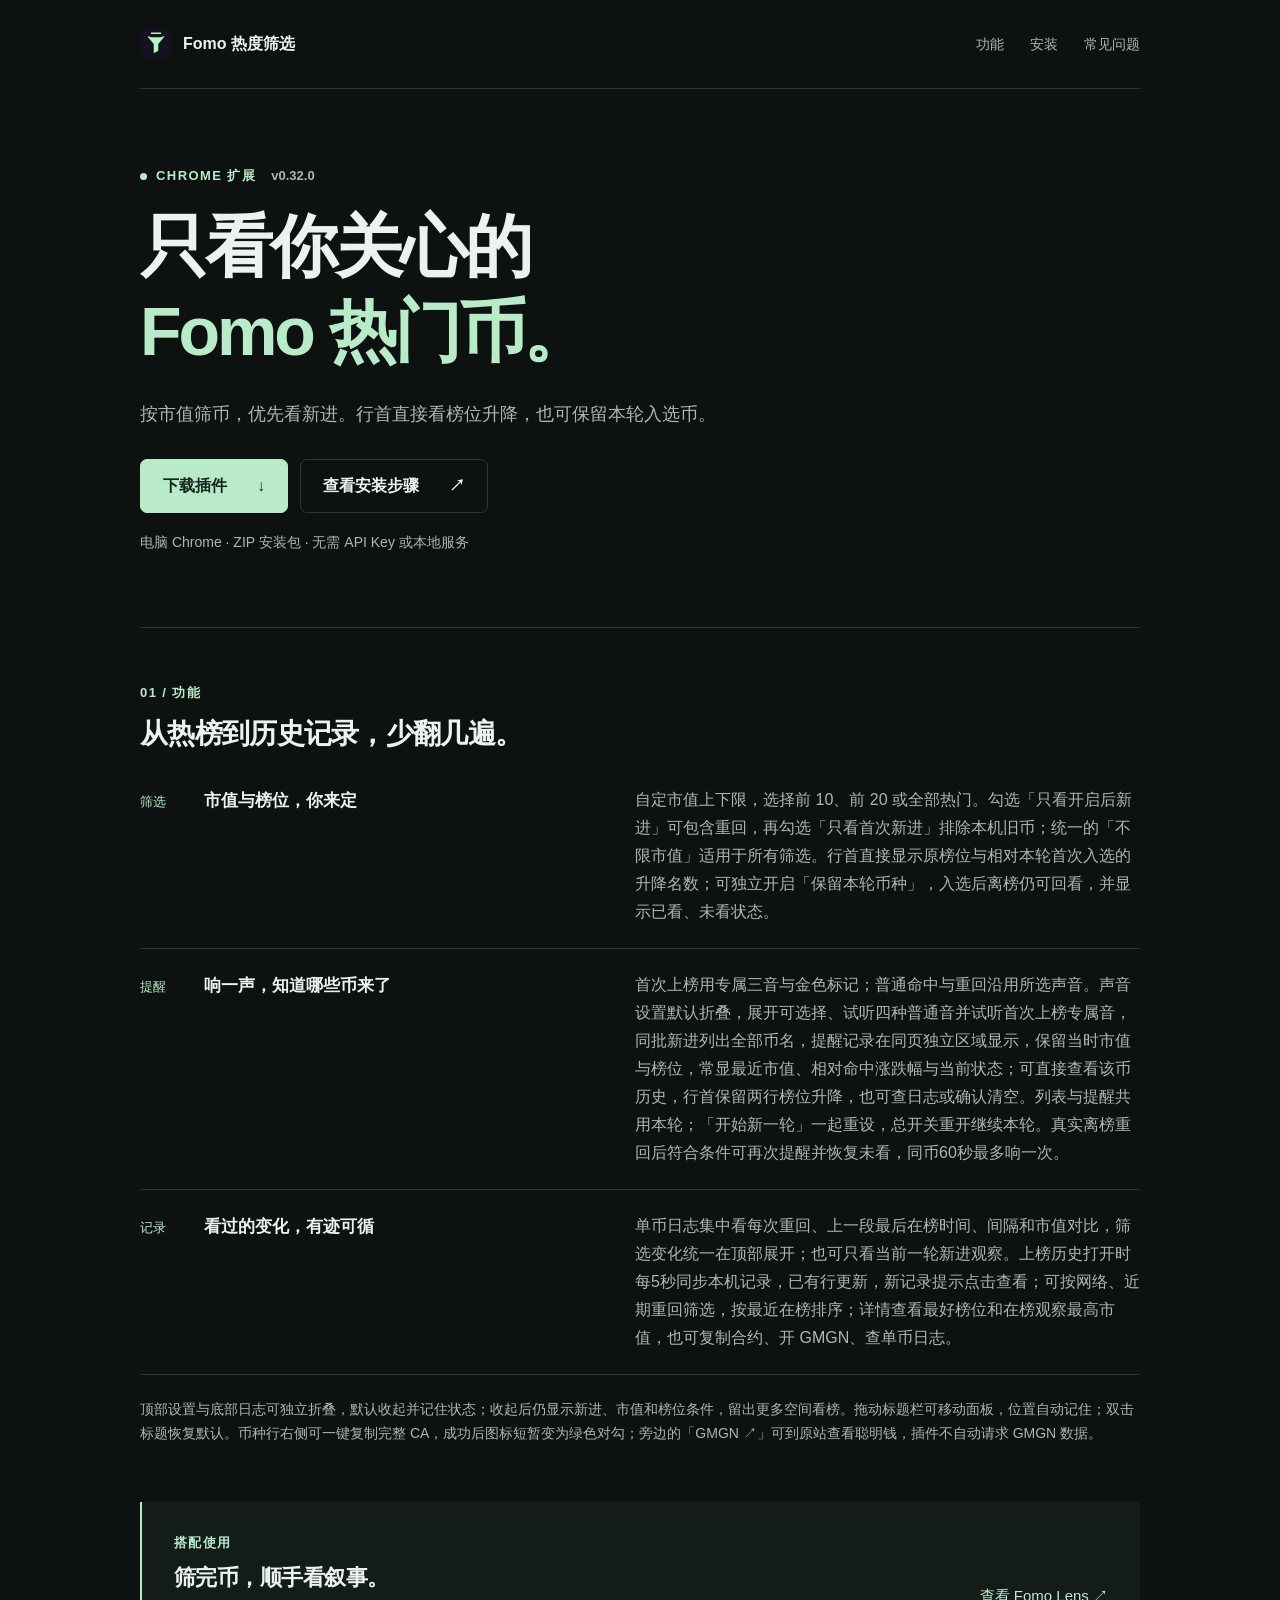
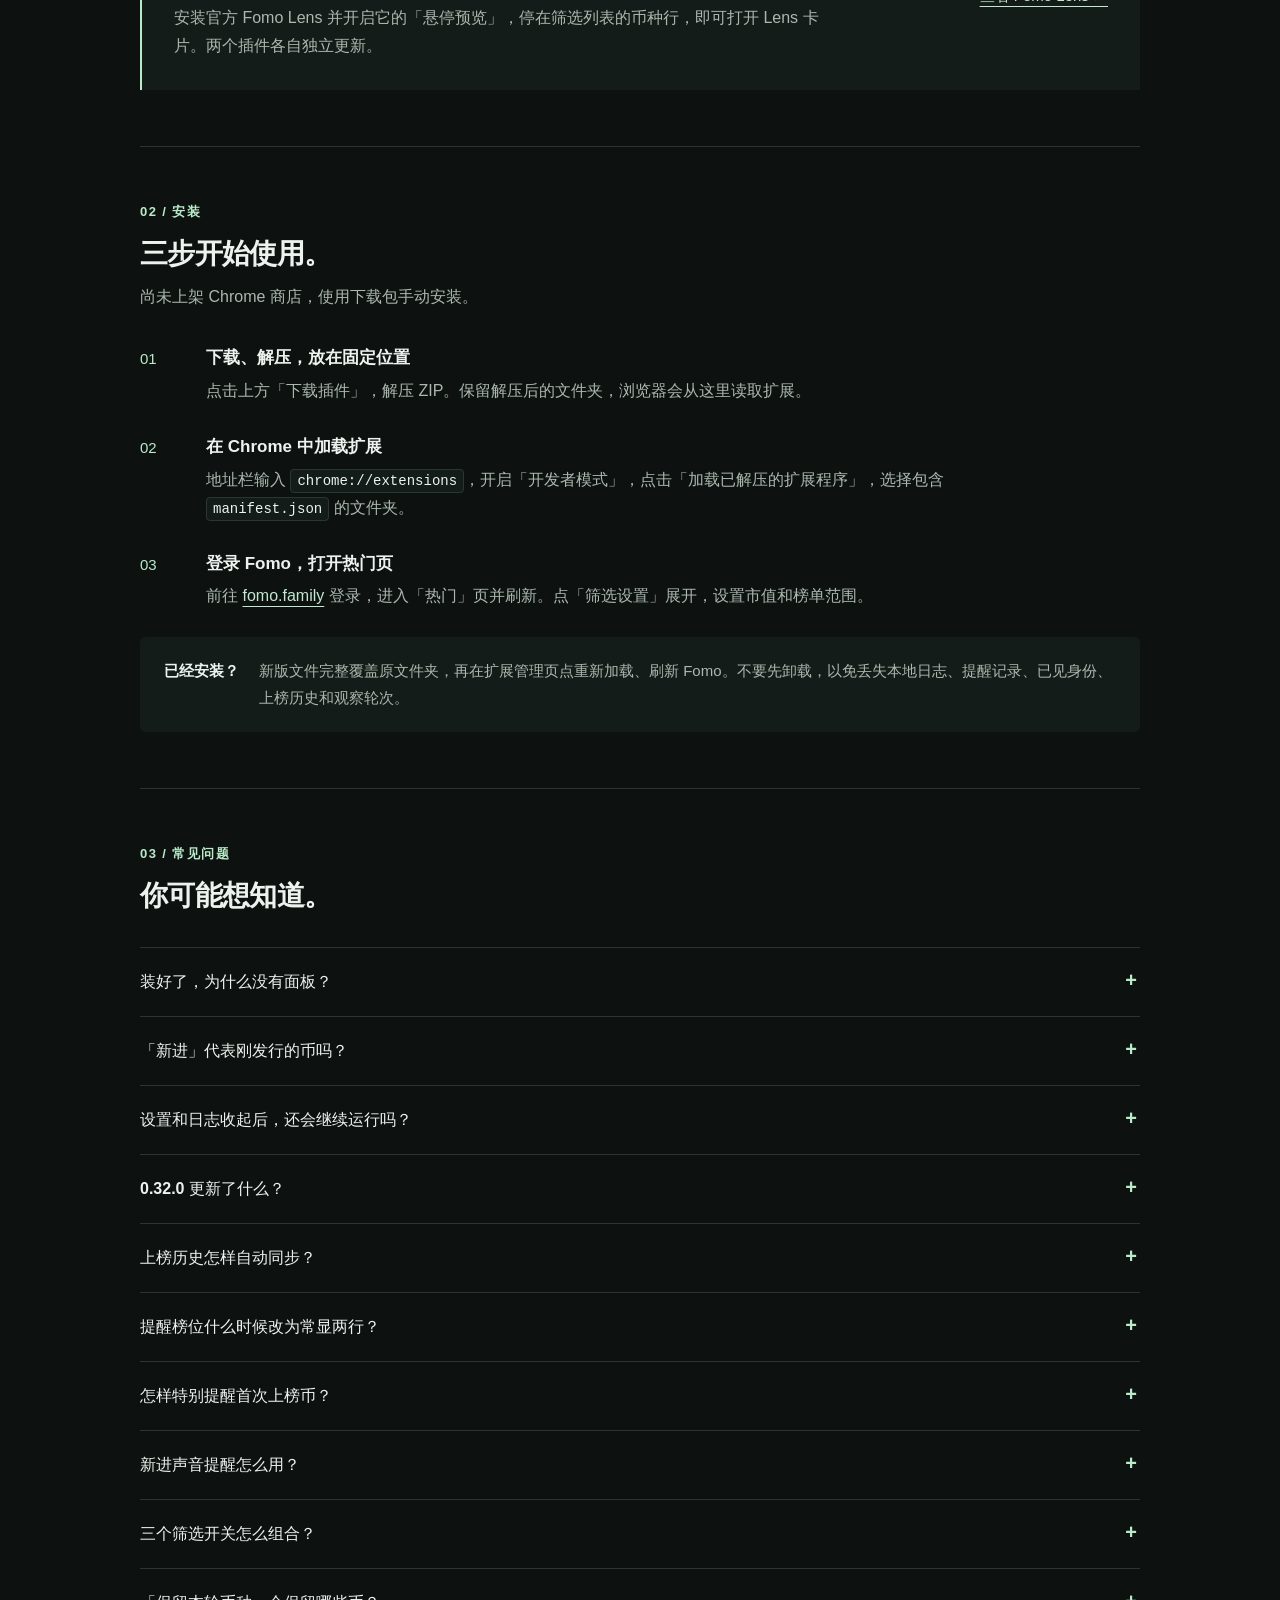
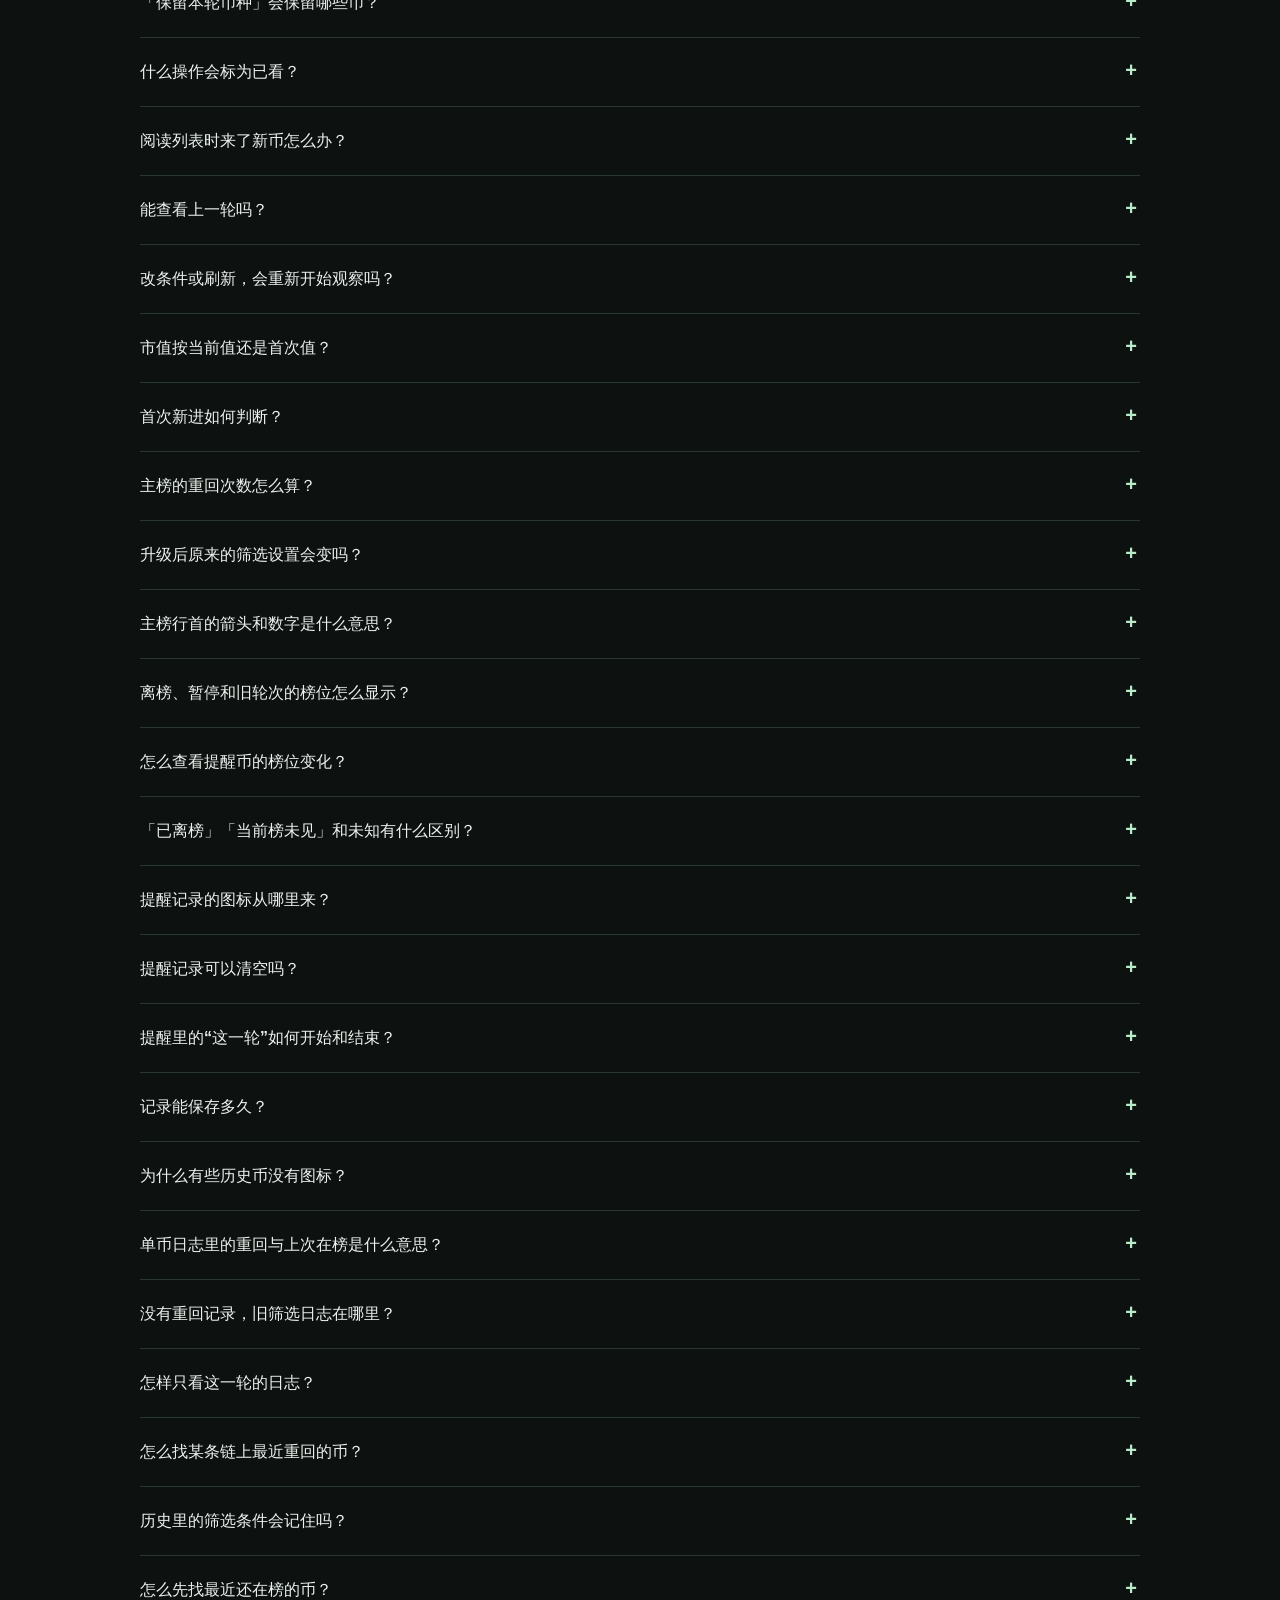
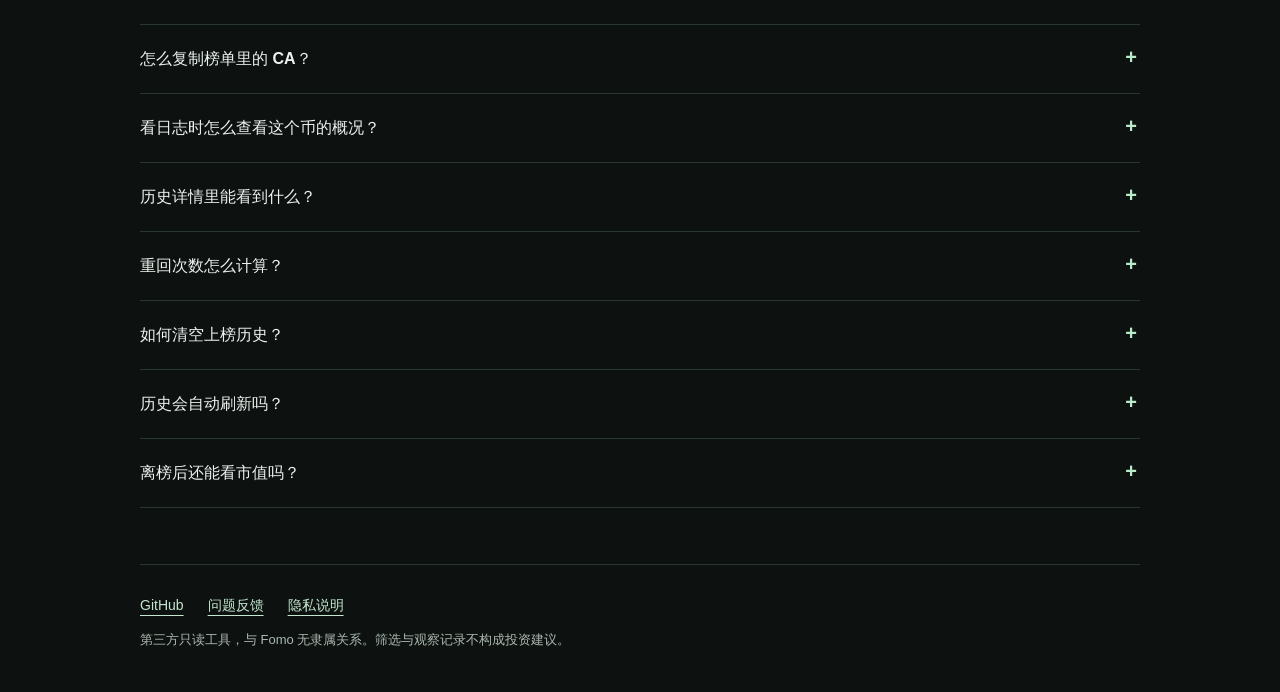
==== commit 240fe600: "Revert "Document the 0.33.0 two-surface workspace" This reverts commit f38679cfbb388b695280f37965740" ====
--- a/index.html
+++ b/index.html
@@ -17,10 +17,10 @@
   </header>
   <main>
     <section class="wrap hero" aria-labelledby="title">
-      <p class="eyebrow"><span class="dot" aria-hidden="true"></span>CHROME 扩展 <span class="version">v0.33.0</span></p>
+      <p class="eyebrow"><span class="dot" aria-hidden="true"></span>CHROME 扩展 <span class="version">v0.32.0</span></p>
       <h1 id="title">只看你关心的<br><span>Fomo 热门币。</span></h1>
-      <p class="intro">按市值筛币，优先看新进。<br class="mobile-break">在 Fomo 实时看榜，在完整页回看本轮、提醒与历史。</p>
-      <div class="actions"><a class="button primary" href="https://github.com/ccxxpa/fomo-trending-filter/releases/download/v0.33.0/fomo-trending-filter-0.33.0.zip">下载插件 <span aria-hidden="true">↓</span></a><a class="button secondary" href="#install">查看安装步骤 <span aria-hidden="true">↗</span></a></div>
+      <p class="intro">按市值筛币，优先看新进。<br class="mobile-break">行首直接看榜位升降，也可保留本轮入选币。</p>
+      <div class="actions"><a class="button primary" href="https://github.com/ccxxpa/fomo-trending-filter/releases/download/v0.32.0/fomo-trending-filter-0.32.0.zip">下载插件 <span aria-hidden="true">↓</span></a><a class="button secondary" href="#install">查看安装步骤 <span aria-hidden="true">↗</span></a></div>
       <p class="download-note">电脑 Chrome · ZIP 安装包 · 无需 API Key 或本地服务</p>
     </section>
 
@@ -28,7 +28,7 @@
       <div class="section-heading"><p class="eyebrow">01 / 功能</p><h2 id="features-title">从热榜到历史记录，少翻几遍。</h2></div>
       <dl class="features">
         <div><dt><span>筛选</span>市值与榜位，你来定</dt><dd>自定市值上下限，选择前 10、前 20 或全部热门。勾选「只看开启后新进」可包含重回，再勾选「只看首次新进」排除本机旧币；统一的「不限市值」适用于所有筛选。行首直接显示原榜位与相对本轮首次入选的升降名数；可独立开启「保留本轮币种」，入选后离榜仍可回看，并显示已看、未看状态。</dd></div>
-        <div><dt><span>提醒</span>响一声，知道哪些币来了</dt><dd>首次上榜用专属三音与金色标记；普通命中与重回沿用所选声音。声音设置默认折叠，展开可选择、试听四种普通音并试听首次上榜专属音，同批新进列出全部币名，提醒记录在插件完整页显示，保留当时市值与榜位，常显最近市值、相对命中涨跌幅与当前状态；可直接查看该币历史，行首保留两行榜位升降，也可查日志或确认清空。列表与提醒共用本轮；「开始新一轮」一起重设，总开关重开继续本轮。真实离榜重回后符合条件可再次提醒并恢复未看，同币60秒最多响一次。</dd></div>
+        <div><dt><span>提醒</span>响一声，知道哪些币来了</dt><dd>首次上榜用专属三音与金色标记；普通命中与重回沿用所选声音。声音设置默认折叠，展开可选择、试听四种普通音并试听首次上榜专属音，同批新进列出全部币名，提醒记录在同页独立区域显示，保留当时市值与榜位，常显最近市值、相对命中涨跌幅与当前状态；可直接查看该币历史，行首保留两行榜位升降，也可查日志或确认清空。列表与提醒共用本轮；「开始新一轮」一起重设，总开关重开继续本轮。真实离榜重回后符合条件可再次提醒并恢复未看，同币60秒最多响一次。</dd></div>
         <div><dt><span>记录</span>看过的变化，有迹可循</dt><dd>单币日志集中看每次重回、上一段最后在榜时间、间隔和市值对比，筛选变化统一在顶部展开；也可只看当前一轮新进观察。上榜历史打开时每5秒同步本机记录，已有行更新，新记录提示点击查看；可按网络、近期重回筛选，按最近在榜排序；详情查看最好榜位和在榜观察最高市值，也可复制合约、开 GMGN、查单币日志。</dd></div>
       </dl>
       <p class="small-note">顶部设置与底部日志可独立折叠，默认收起并记住状态；收起后仍显示新进、市值和榜位条件，留出更多空间看榜。拖动标题栏可移动面板，位置自动记住；双击标题恢复默认。币种行右侧可一键复制完整 CA，成功后图标短暂变为绿色对勾；旁边的「GMGN ↗」可到原站查看聪明钱，插件不自动请求 GMGN 数据。</p>
@@ -46,7 +46,7 @@
         <li><div><h3>在 Chrome 中加载扩展</h3><p>地址栏输入 <code>chrome://extensions</code>，开启「开发者模式」，点击「加载已解压的扩展程序」，选择包含 <code>manifest.json</code> 的文件夹。</p></div></li>
         <li><div><h3>登录 Fomo，打开热门页</h3><p>前往 <a href="https://fomo.family/">fomo.family</a> 登录，进入「热门」页并刷新。点「筛选设置」展开，设置市值和榜单范围。</p></div></li>
       </ol>
-      <div class="update-note"><strong>已经安装？</strong><p>新版文件完整覆盖原文件夹，再在扩展管理页点重新加载、刷新 Fomo 和已打开的完整页。不要先卸载，以免丢失本地日志、提醒记录、已见身份、上榜历史和观察轮次。</p></div>
+      <div class="update-note"><strong>已经安装？</strong><p>新版文件完整覆盖原文件夹，再在扩展管理页点重新加载、刷新 Fomo。不要先卸载，以免丢失本地日志、提醒记录、已见身份、上榜历史和观察轮次。</p></div>
     </section>
 
     <section class="wrap section" id="faq" aria-labelledby="faq-title">
@@ -54,16 +54,16 @@
       <div class="faq">
         <details><summary>装好了，为什么没有面板？</summary><p>确认扩展已启用，且允许访问 Fomo。进入「热门」页并刷新一次。从插件点开的代币详情页不会再显示筛选面板。</p></details>
         <details><summary>「新进」代表刚发行的币吗？</summary><p>不是。「新进」表示本机观察到它进入你选择的榜单范围，不代表发行时间或平台实际上榜时间。</p></details>
-        <details><summary>设置和日志收起后，还会继续运行吗？</summary><p>会。筛选设置折叠只改变显示，条件摘要保留，声音与记录继续运行。长日志、提醒与历史移到完整页，切换这些视图不停止原 Fomo 页面观察，也不重设轮次。暂停只冻结所在界面的显示。</p></details>
-        <details><summary>0.33.0 更新了什么？</summary><p>0.33.0（2026-09-09）提供两处界面：Fomo 网页内保留实时榜单、完整筛选、声音和最近一批提醒；独立完整页切换本轮观察、提醒记录和上榜历史，选币后查看共享详情。再次打开复用已有完整页，窄窗口可从详情返回原列表。</p><p>两处共用筛选、轮次、声音和已看，暂停显示与阅读各自独立。本轮比较首次入选值，提醒比较该条命中值，历史比较本机首次记录值；未知值不互相补填。历史顶部增加全部历史、近24小时新收录和有重回的去重摘要，点选后可返回原筛选。</p><p>Fomo 观察页仍提供实际榜单，关闭后完整页保留旧记录并说明来源不可用。原目录覆盖更新后重新加载扩展，刷新 Fomo 和已打开的完整页，无需卸载或清空数据。</p></details>
-        <details><summary>上榜历史怎样自动同步？</summary><p>上榜历史打开且页面可见时，每5秒同步本机已存记录，更新最近可用市值、最近在榜时间、重回次数和所选详情。已有行保持顺序、阅读位置与操作焦点；新增或排序变化显示「列表有更新，点击查看」，点击后载入新列表，空列表自动显示新记录。关闭历史或切到后台暂停，返回后恢复；看日志时仍打开的历史继续同步。</p><p>自动同步和列表更新提示只读取本机记录，不额外查询行情。离榜币的新行情仍按需查询，原来源时间与失败原因保留，无需清空历史。</p></details>
+        <details><summary>设置和日志收起后，还会继续运行吗？</summary><p>会。点顶部「筛选设置」向上收起、点底部「最近日志」向下收起，两处独立展开并自动记住状态。折叠只改变显示，筛选、声音与日志保存继续运行，轮次和观察起点不变。收起时仍显示条件摘要，全部日志、上榜历史和提醒记录可直接打开；需要修改开关或条件时，再展开设置。</p></details>
+        <details><summary>0.32.0 更新了什么？</summary><p>0.32.0（2026-09-08）将提醒记录改为同页独立区域，打开后继续看主榜。每条提醒固定保留命中时市值，与当前网页或本机历史的最近可用值比较，显示相对命中的涨跌幅、来源时间，以及超出市值区间、出榜位范围或离榜状态；点「查看历史」按同链完整合约直接定位该币。宽屏可同时查看主榜、提醒与历史，空间不足时切换提醒和历史，窄屏上下排列。</p><p>提醒以这一条记录的命中值为起点；上榜历史继续以首次记录值为起点。旧样本标明「最后观察」或「最近查询」及原时间，缺少依据时明确显示未知。提醒可见时每5秒只读同步本机历史，不新增行情查询；关闭、后台或切到历史后暂停。</p><p>「查看历史」临时按完整合约定位，保留原历史筛选、页码与阅读位置，返回后恢复；定位不自动查询行情。打开日志后提醒继续保留，手动关闭后不会自动重开。无需清空记录，重新加载扩展并刷新Fomo即可。</p></details>
+        <details><summary>上榜历史怎样自动同步？</summary><p>上榜历史打开且页面可见时，每5秒同步本机已存记录，更新最近可用市值、最近在榜时间、重回次数和展开详情。已有行保持顺序、阅读位置与操作焦点；新增或排序变化显示「列表有更新，点击查看」，点击后载入新列表，空列表自动显示新记录。关闭历史或切到后台暂停，返回后恢复；看日志时仍打开的历史继续同步。</p><p>自动同步和列表更新提示只读取本机记录，不额外查询行情。离榜币的新行情仍按需查询，原来源时间与失败原因保留，无需清空历史。</p></details>
         <details><summary>提醒榜位什么时候改为常显两行？</summary><p>0.31.1（2026-09-08）将提醒记录的榜位改为与主榜一致的常显两行：币种图标左侧显示当前原榜位，下方显示绿色前移或橙色后移名数，持平或无法比较显示灰色「—」。保留提醒时间与当时榜位，移除逐币「榜位变化」折叠区域；悬停榜位可看比较依据与更新时间。离榜、当前榜未见、网络未覆盖和数据中断分别说明。每条提醒仍按自己的保存榜位比较，不换成本轮首次入选依据，不补写旧记录。</p></details>
         <details><summary>怎样特别提醒首次上榜币？</summary><p>0.31.0（2026-09-08）新增首次上榜特别提醒。符合当前筛选条件的本机首次上榜币，使用专属上行三音，并在主榜、弹出提示和提醒记录中以金色「首次上榜」突出显示。普通命中与重回保持原来选择的提示音；同批包含首次上榜时优先响一次专属音，静音仍保留标记与记录。</p><p>「首次上榜」只认本机连续观察确认第一次进入整个热榜，不代表发行时间或平台历史第一次上榜；旧币重回、前10／前20范围变化、刷新和断线基线都不算。它仍须符合当前市值等筛选条件，首次在榜这段过程里后来才自然符合时也可提醒一次，记录会区分首次上榜与符合筛选的时间。开启「只看首次新进」时仍按原有固定发现市值与榜位判断，不改成当前值。手动改条件、继续筛选和开始新轮的已有结果静默载入；旧记录不补分类、不补响。</p><p>点「声音设置」，上方「普通／重回」仍可选择原四种提示音，下方「首次上榜 · 专属三音」可单独试听。专属音受「声音提醒」总开关控制，不另增筛选开关。同币60秒间隔、多页只响一次和同批只响一声继续生效；若该批可发声的币中有首次上榜，使用专属音，否则使用普通／重回提示音。</p></details>
-        <details><summary>新进声音提醒怎么用？</summary><p>勾选「声音提醒」，需要选音时展开「筛选设置」和「声音设置」，选择、试听四种普通音或首次上榜专属音。声音默认关闭，出现「启用本页声音」时点击一次。两处共用声音设置，各自具备播放能力后，同一批也只响一次；同币60秒内最多响一次，限频仍立即记录且之后不补响。</p><p>面板底部最近一批提醒可展开所有币名，「查看全部」进入完整页相应批次。完整提醒保留命中时间、市值、最近比较与常显榜位，选币在右侧看重回记录。新轮基线、刷新恢复和改条件后已有结果静默载入；声音关闭仍记录，须保持 Fomo 观察页提供实际数据。</p></details>
+        <details><summary>新进声音提醒怎么用？</summary><p>先展开「筛选设置」，勾选「声音提醒」，点「声音设置」展开，选择清脆、双音、轻敲或铃声，再点「试音」。声音默认关闭，音色默认沿用原来的清脆声；选择自动记住，切换不重置本轮、不补响。如果显示「启用本页声音」，先点击一次。开启时已有的币不响，之后首次命中、有效重回符合条件都会记录；同币60秒最多响一次，限频期间仍立即记录与更新未看，之后不补响；同批多币只响一声，提示列出所有币名。点「提醒记录」在同页独立区域查看时间、币名、命中与最近市值、榜位，主榜继续显示；点击币名定位当前行，已移出的币打开其日志，提醒区域继续保留。声音关闭时仍记录，重新开启不补响；须保持观察页打开。</p></details>
         <details><summary>三个筛选开关怎么组合？</summary><p>不勾选「只看开启后新进」时使用普通筛选；勾选后使用当前观察轮次起点，排除该起点已有的币，包含之后进入所选范围和离开后重回的币。此时才显示「只看首次新进」，勾选后进一步排除本机以前见过的币与旧币重回。</p><p>「不限市值」位于同一组市值上下限旁，适用于所有情况。勾选后禁用输入并保留原值，取消后继续用原区间；市值未知也可通过该条件，榜位与新进要求仍生效。收起设置时仍能看到条件摘要，例如「开启后新进·包含重回·当前市值50万–200万·前20」。</p></details>
         <details><summary>「保留本轮币种」会保留哪些币？</summary><p>这是独立开关，默认关闭并记住选择，只保留这一轮曾真正入选的币。开启后，即使它自然离榜、离开所选范围或市值越界，也继续显示，并标明当前在榜、已离榜、已出范围或待更新。新入选币使用同样规则；关闭保留恢复当前符合条件的列表，重新开启可找回本轮仍符合保留条件的币。</p><p>手动改条件会重新筛选已有列表。普通与包含重回的新进按当前市值、榜位判断，离榜币用最后实际在榜样本；首次新进按固定发现市值、榜位判断。筛选依据不会因为保留而换成其他时刻的数值。</p></details>
         <details><summary>什么操作会标为已看？</summary><p>打开币种详情、GMGN、单币日志，或主动点击未看标记，会标记这一次事件已看；复制 CA 不会。悬停行内市值可查看首次入选的时间、市值和榜位，普通涨跌不改变已看，连续确认离榜后重回并符合条件会让同一行重新未看；打开旧提醒只标记它对应的事件，不能覆盖新重回。主榜仍每币一行、未看数按币统计。</p></details>
-        <details><summary>阅读列表时来了新币怎么办？</summary><p>停在本轮榜首时，新入选币自动显示，旧币重回按所选顺序自动更新；鼠标停留、行内焦点和悬停预览不再拦住榜首更新。只有向下阅读时暂存新增、保持位置；滚回顶部自动恢复，也可点击「新增 N 个，点击查看」回到顶部。主动暂停仍须点击「继续」。长日志在完整页详情中打开；关闭详情回到原列表，并保留各视图阅读位置。原批次已淘汰时回到邻近记录，清空后保留空态，不恢复已删除内容。</p></details>
+        <details><summary>阅读列表时来了新币怎么办？</summary><p>停在本轮榜首时，新入选币自动显示，旧币重回按所选顺序自动更新；鼠标停留、行内焦点和悬停预览不再拦住榜首更新。只有向下阅读时暂存新增、保持位置；滚回顶部自动恢复，也可点击「新增 N 个，点击查看」回到顶部。主动暂停仍须点击「继续」。日志从当前视图内独立打开，返回时恢复原列表；从提醒进入日志则显示「返回提醒记录」，尽量回到原批次和币种。原批次已淘汰时回到邻近记录，清空后保留空态，不恢复已删除内容。</p></details>
         <details><summary>能查看上一轮吗？</summary><p>可以在「查看观察轮次」选择已经结束的轮次，按结束时的条件、入选记录和最后观察样本回看，并标明轮末状态。不会用今天的筛选条件或行情重算旧轮，也不会从旧上榜历史补造升级前的轮次。</p></details>
         <details><summary>改条件或刷新，会重新开始观察吗？</summary><p>只有点击「开始新一轮」才结束当前观察轮并重设起点。新轮起点已经在榜的币属于基线，普通筛选可显示，两种新进筛选不会把它们当作新进。普通、开启后新进、首次新进之间切换，调整不限市值、区间、榜单范围或保留开关，都延续同一轮；刷新和重新打开网页也保留。关闭「只看开启后新进」仍会取消并隐藏首次条件。观察与提醒共用同一起点，「开启筛选」关闭再开启继续本轮。</p></details>
         <details><summary>市值按当前值还是首次值？</summary><p>限制市值时，普通筛选和包含重回的开启后新进按当前市值判断。例如开启后进入前20时为40万美元，之后自然涨到50万美元且仍在前20，就可进入50万–200万美元的筛选结果，本轮首次符合或真实重回这一段尚未命中时可提醒一次；市值跨入区间不算新进或重回。只看首次新进时，使用发现时固定的市值和榜位，发现时40万美元的币之后涨到50万美元不会补报。手动改条件后出现的结果保持静默。</p></details>
@@ -86,8 +86,8 @@
         <details><summary>历史里的筛选条件会记住吗？</summary><p>会。搜索、首次市值、排序，以及「更多筛选」内的首次记录时间、最好榜位、网络和近期重回都保存在本机，刷新后恢复。收起更多筛选时仍显示全部生效条件，「清除」会重置其中四项，保留搜索、市值和排序。查看单币日志时历史继续显示，返回时保留阅读位置。</p></details>
         <details><summary>怎么先找最近还在榜的币？</summary><p>在上榜历史把排序切到「最近在榜优先」，所有符合筛选的币一起排序后再分页，未知时间放到后面。查询市值不会改变在榜时间。默认「首次记录优先」按首次记录从新到旧排列。</p></details>
         <details><summary>怎么复制榜单里的 CA？</summary><p>点击每行右侧、GMGN 旁的复制图标即可复制完整合约地址，成功后图标变成绿色对勾，约2秒后恢复，榜单位置保持。也可用 Tab 聚焦按钮后按 Enter 或空格；失败时会显示可手动选中的地址，按 Esc 或关闭按钮收起。复制只在主动操作时写入剪贴板，不读取其内容。</p></details>
-        <details><summary>看日志时怎么查看这个币的概况？</summary><p>悬停币名，涨跌幅与左右市值对齐，长箭头放在下方，两个完整等宽时间各自对应市值；当前市值更突出，首次值与时间颜色更柔和；点「查看日志（N条）」；条数是本机仍保留的该币全部原始日志。顶部概况默认收成一行，让重回时间与市值对比优先可见；点开可查看首次记录、最近可用市值、变化、最近在榜、已确认重回次数与更多概况。首次值统一来自本地上榜历史，旧日志清理不改变起点。概况不受历史搜索或日志本轮筛选限制；更新概况只重新读取本机已有数值。悬停卡在 Fomo 面板相邻位置显示，只在窗口放不下时调整；查看日志进入完整页。</p></details>
-        <details><summary>历史详情里能看到什么？</summary><p>在完整页的上榜历史点击币种或详情，右侧显示以历史首次记录为起点的比较，以及重回记录、概况和原始日志。最好榜位、在榜观察最高市值、最近在榜时间和累计重回次数在概况中查看；未知值不补造。</p></details>
+        <details><summary>看日志时怎么查看这个币的概况？</summary><p>悬停币名，涨跌幅与左右市值对齐，长箭头放在下方，两个完整等宽时间各自对应市值；当前市值更突出，首次值与时间颜色更柔和；点「查看日志（N条）」；条数是本机仍保留的该币全部原始日志。顶部概况默认收成一行，让重回时间与市值对比优先可见；点开可查看首次记录、最近可用市值、变化、最近在榜、已确认重回次数与更多概况。首次值统一来自本地上榜历史，旧日志清理不改变起点。概况不受历史搜索或日志本轮筛选限制；更新概况只重新读取本机已有数值。悬停卡在正常相邻位置显示于历史面板前方，只在窗口放不下时调整。</p></details>
+        <details><summary>历史详情里能看到什么？</summary><p>点历史行的空白处或「详情」，查看最好榜位、在榜观察最高市值及记录时间、最近在榜完整时间、已确认重回次数及统计起点；一次展开一个币。最高市值只来自实际保存的在榜记录，不是完整历史最高点。展开只看已保存内容，币名、复制合约、GMGN和查看日志仍可直接使用。</p></details>
         <details><summary>重回次数怎么计算？</summary><p>只统计插件确认币种离开整个热门榜、随后返回的次数，第一次新进不计入。旧版本没有单独保存重回次数，不能从旧进入次数推算；更新后继续记录，旧记录及关闭网页、断线期间的缺口会标明未知。最近在榜是最后一次在榜单里观察到的时间，查询市值不会改变它。</p></details>
         <details><summary>如何清空上榜历史？</summary><p>点历史区域顶部「清空历史」，确认后删除全部历史币，包括筛选外的记录。变化日志与筛选设置保留；后续榜单数据会重新记录，当前在榜币可能再次出现。需要保留请先下载备份。</p></details>
         <details><summary>历史会自动刷新吗？</summary><p>历史区域打开且网页可见时，每5秒同步本机记录。页面实际收到的榜单会继续更新历史，历史已有行随之更新；有新增或排序变化时点「列表有更新，点击查看」。自动同步和此按钮只读取本机，不刷新离榜币行情。市值会保留真实来源与获取时间，不把本机同步时间当成新行情时间。</p></details>
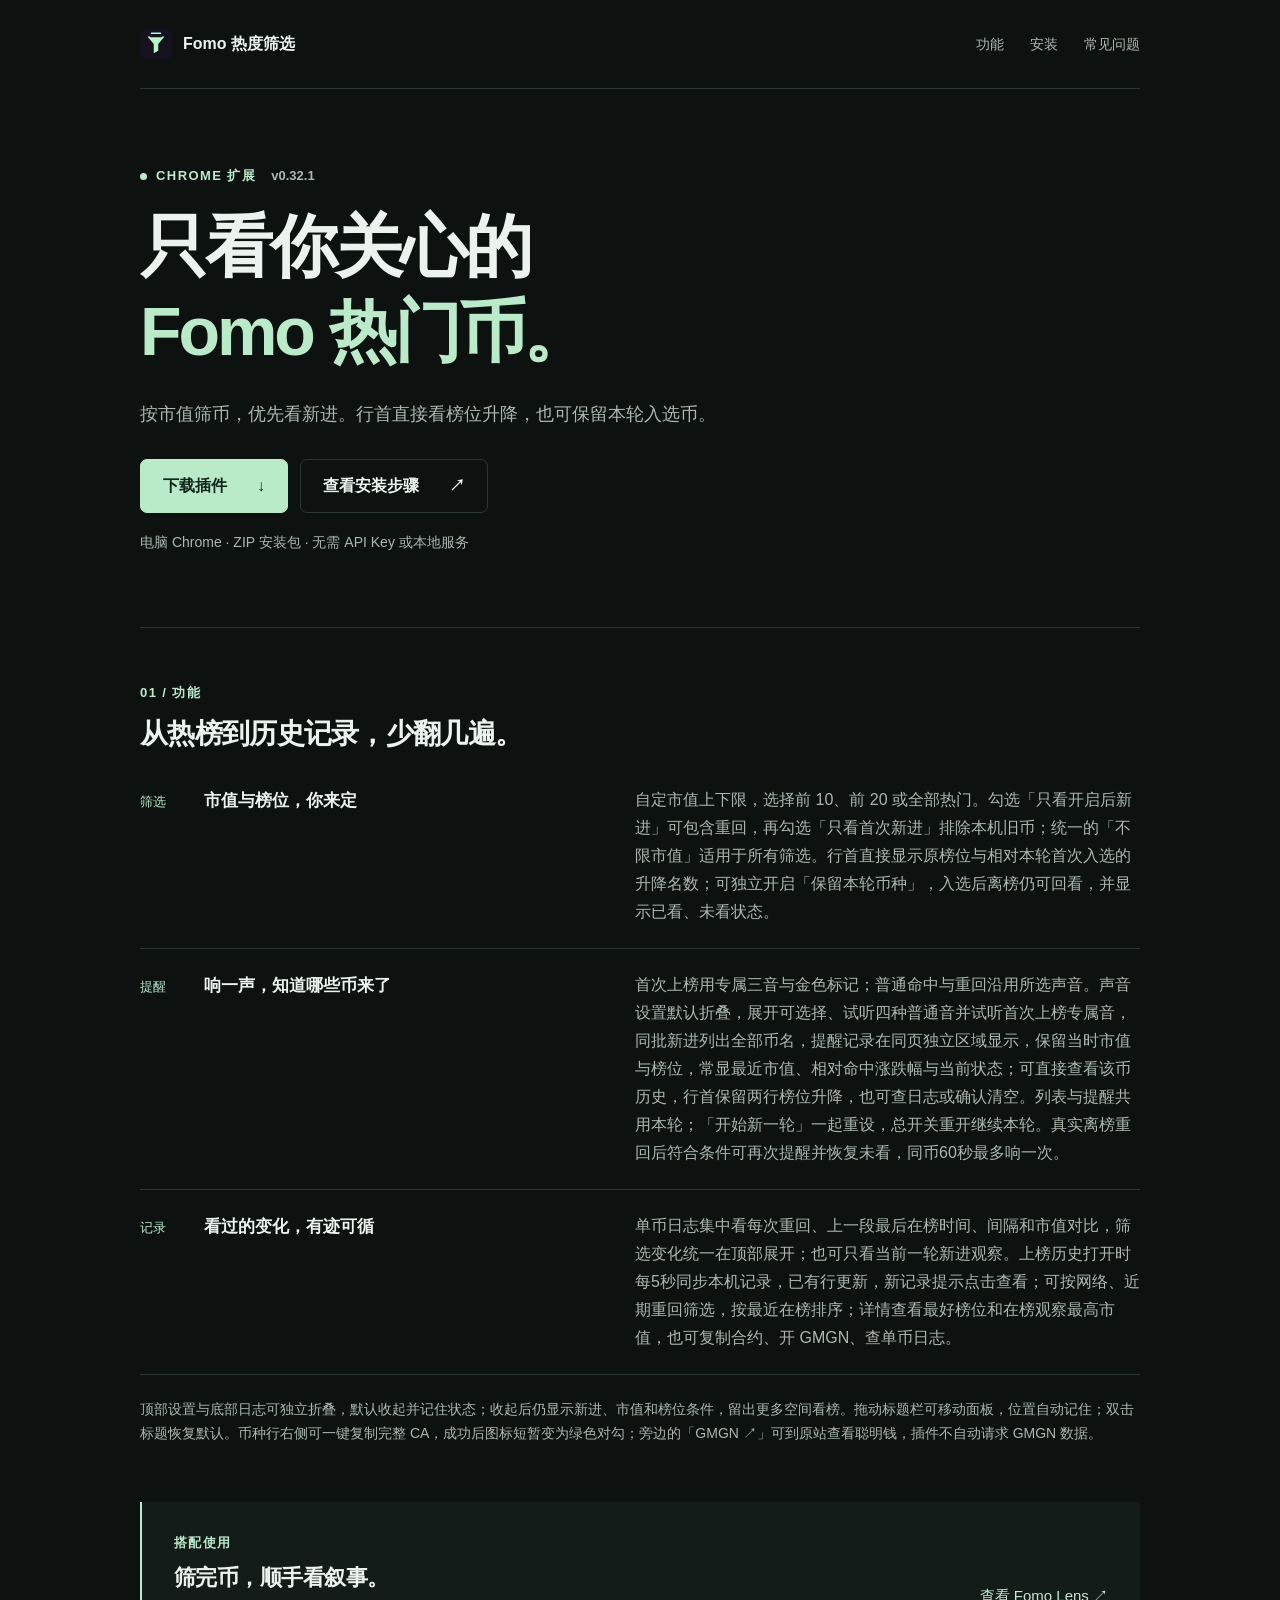
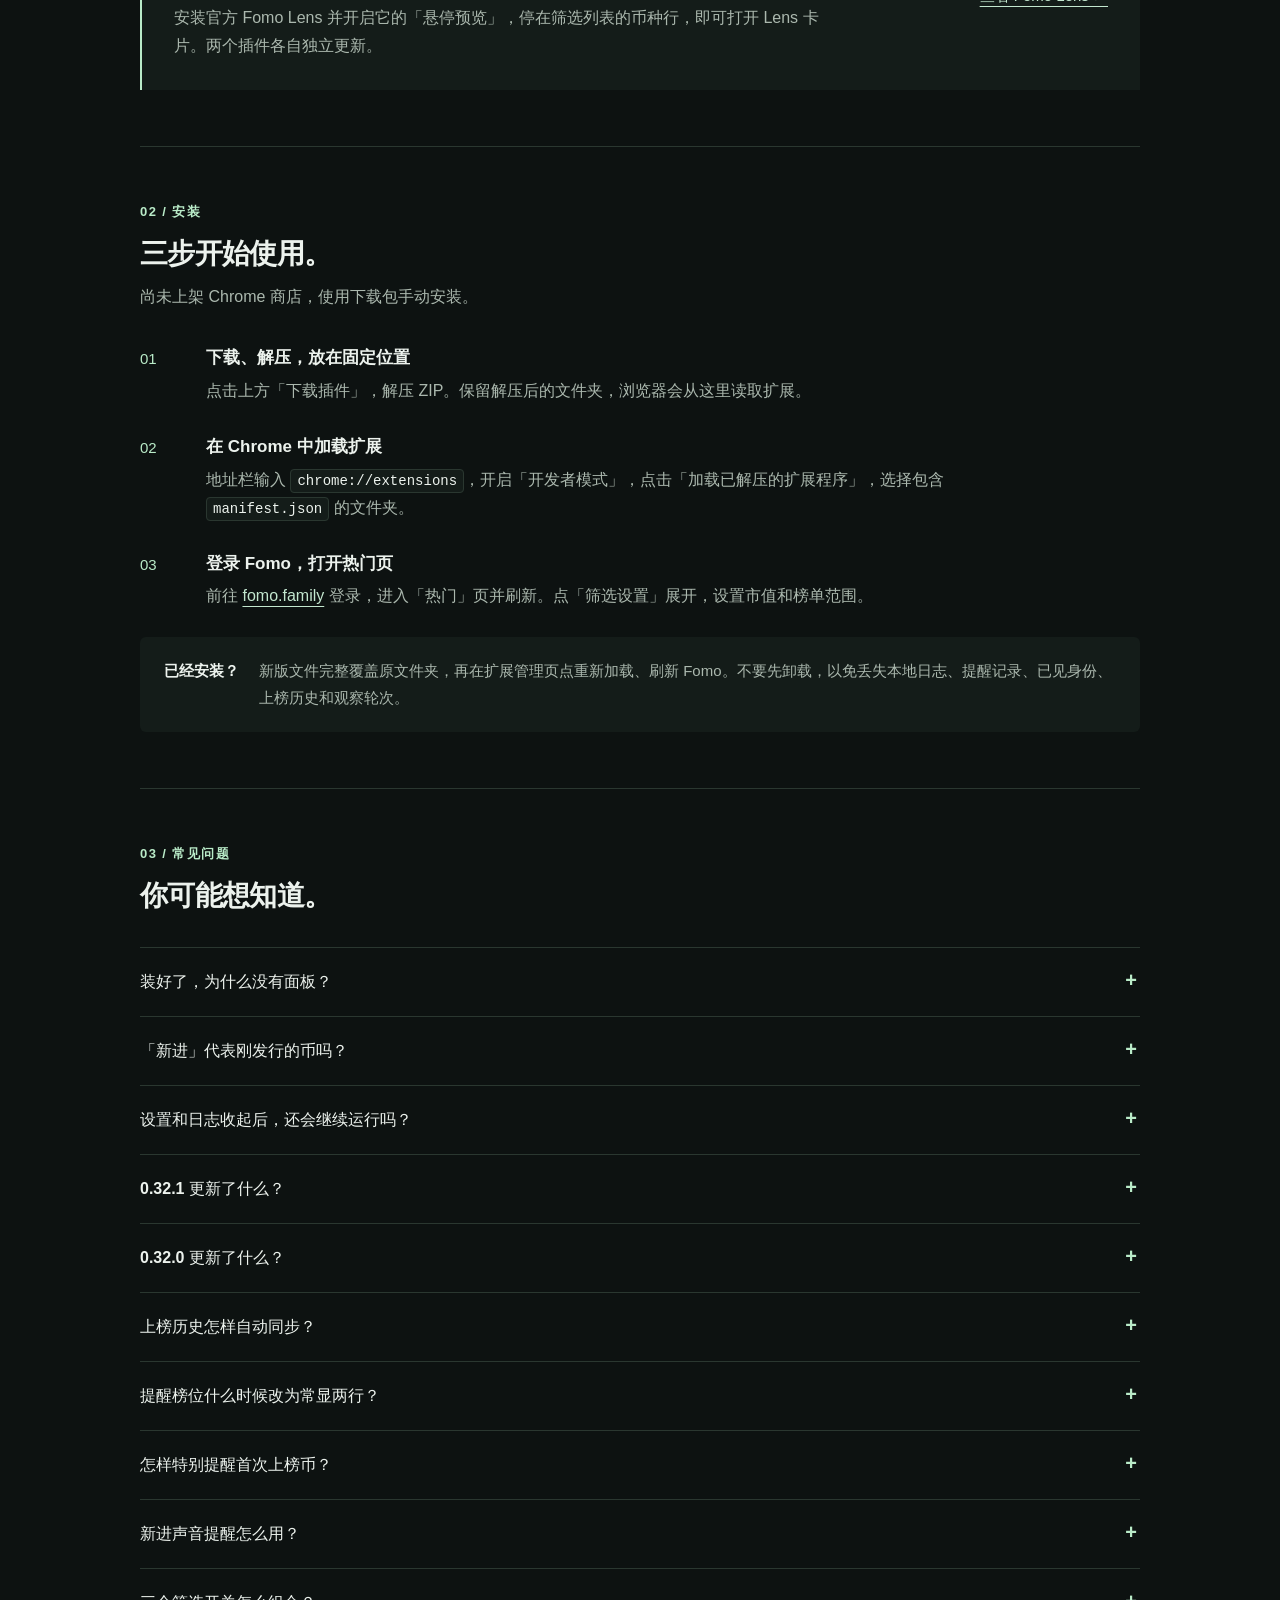
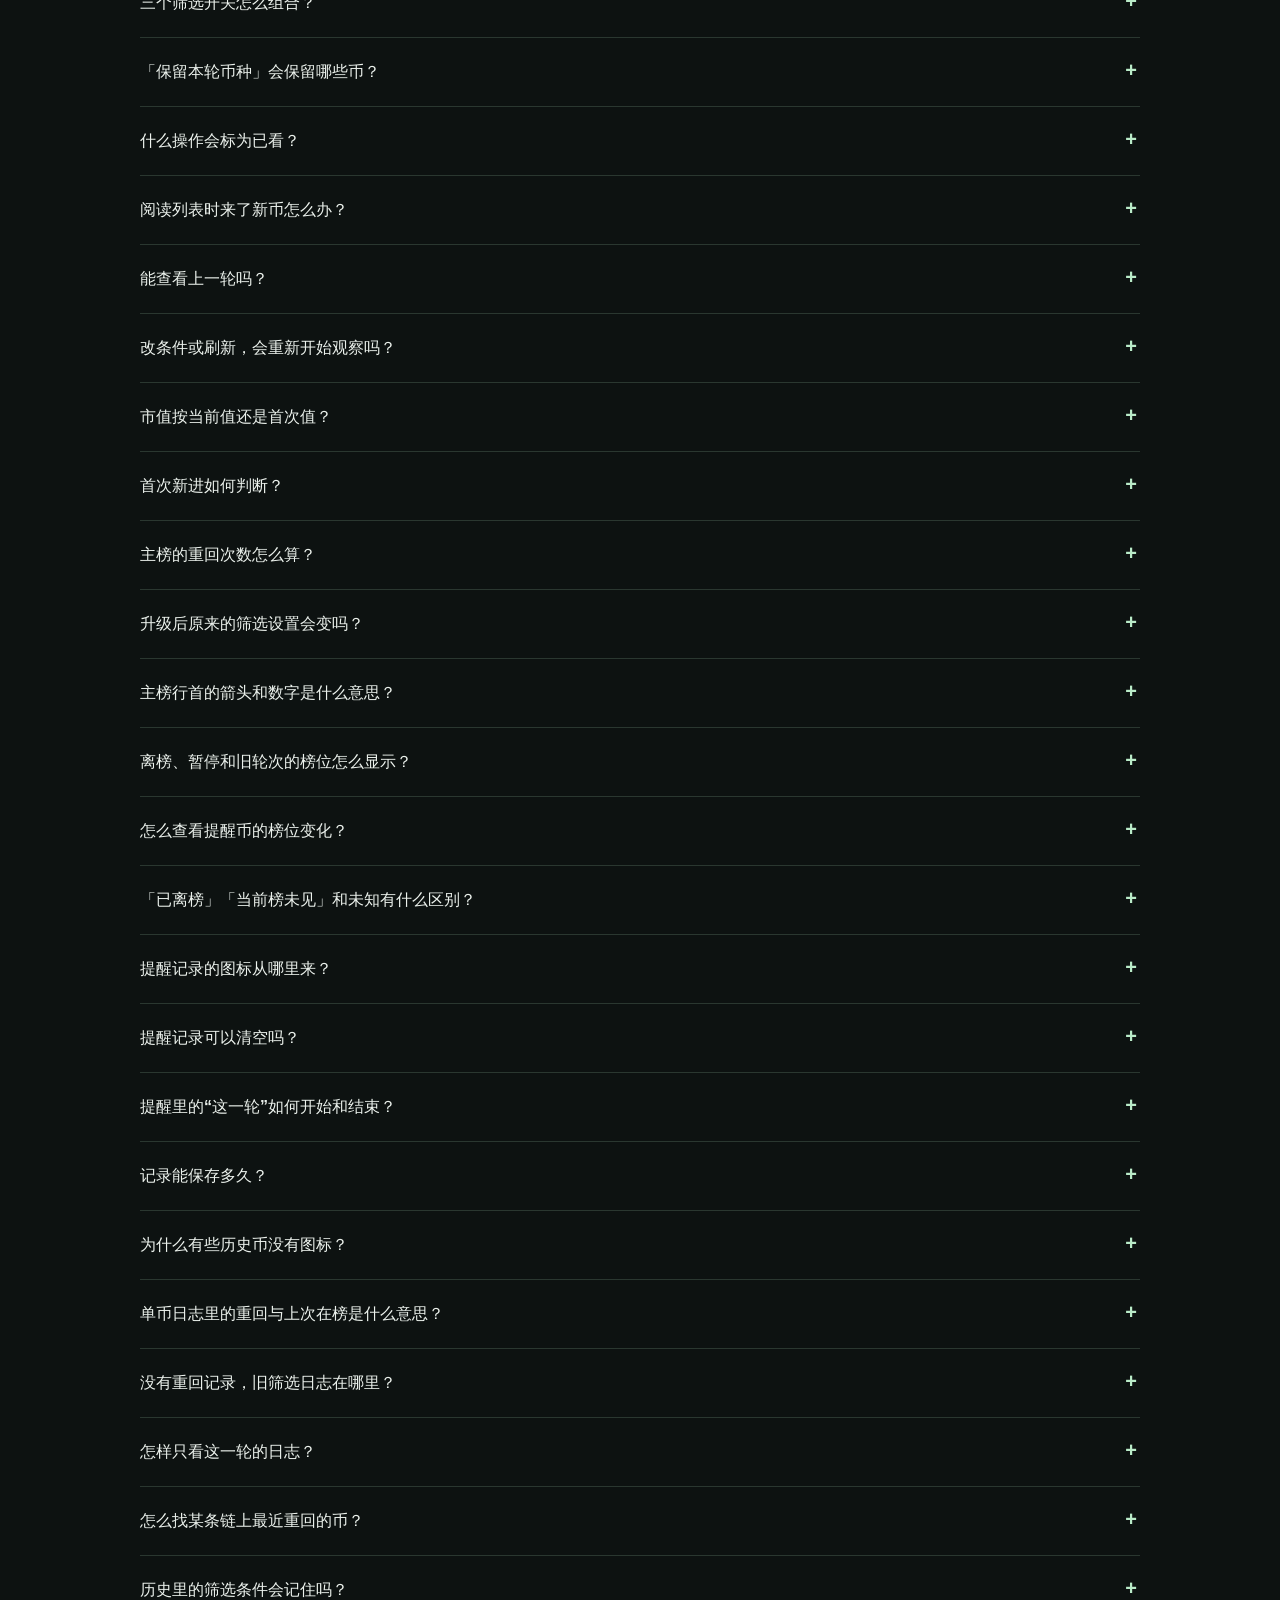
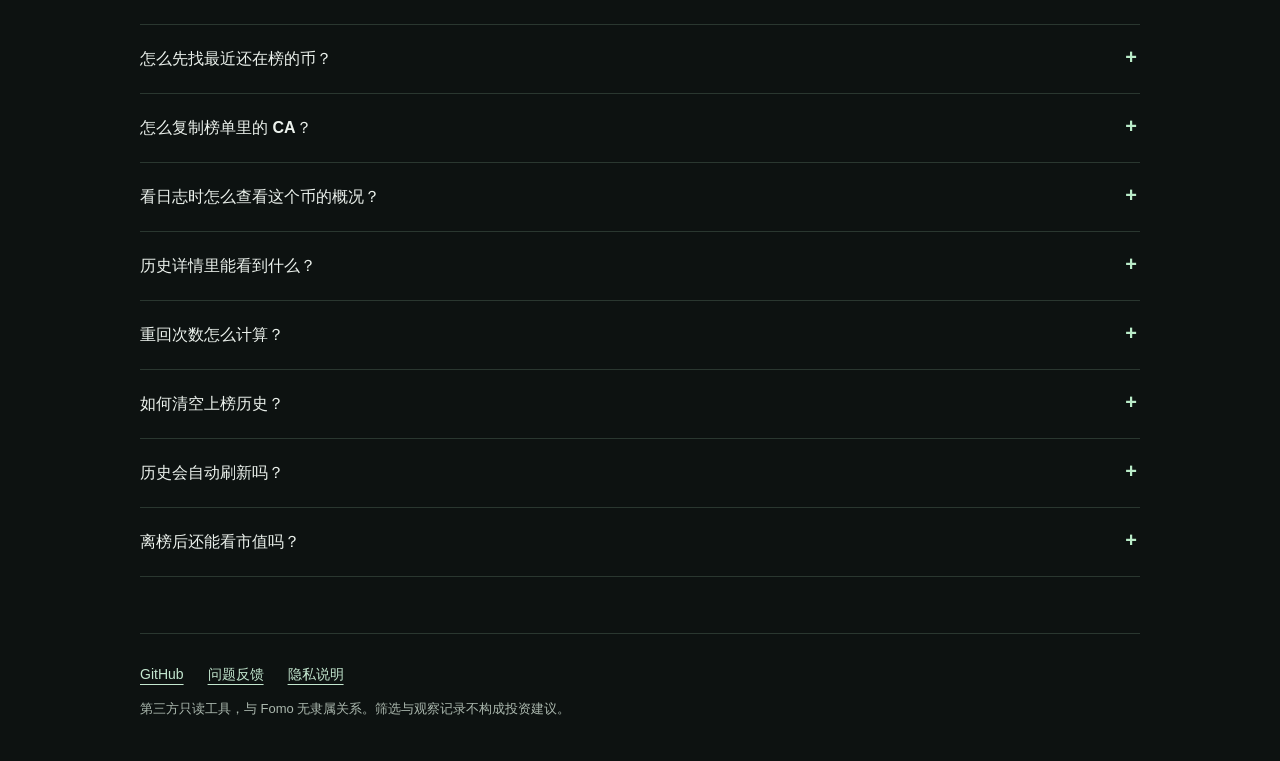
==== commit 1bbd9694: "Document compact same-page readers in 0.32.1" ====
--- a/index.html
+++ b/index.html
@@ -17,10 +17,10 @@
   </header>
   <main>
     <section class="wrap hero" aria-labelledby="title">
-      <p class="eyebrow"><span class="dot" aria-hidden="true"></span>CHROME 扩展 <span class="version">v0.32.0</span></p>
+      <p class="eyebrow"><span class="dot" aria-hidden="true"></span>CHROME 扩展 <span class="version">v0.32.1</span></p>
       <h1 id="title">只看你关心的<br><span>Fomo 热门币。</span></h1>
       <p class="intro">按市值筛币，优先看新进。<br class="mobile-break">行首直接看榜位升降，也可保留本轮入选币。</p>
-      <div class="actions"><a class="button primary" href="https://github.com/ccxxpa/fomo-trending-filter/releases/download/v0.32.0/fomo-trending-filter-0.32.0.zip">下载插件 <span aria-hidden="true">↓</span></a><a class="button secondary" href="#install">查看安装步骤 <span aria-hidden="true">↗</span></a></div>
+      <div class="actions"><a class="button primary" href="https://github.com/ccxxpa/fomo-trending-filter/releases/download/v0.32.1/fomo-trending-filter-0.32.1.zip">下载插件 <span aria-hidden="true">↓</span></a><a class="button secondary" href="#install">查看安装步骤 <span aria-hidden="true">↗</span></a></div>
       <p class="download-note">电脑 Chrome · ZIP 安装包 · 无需 API Key 或本地服务</p>
     </section>
 
@@ -55,6 +55,7 @@
         <details><summary>装好了，为什么没有面板？</summary><p>确认扩展已启用，且允许访问 Fomo。进入「热门」页并刷新一次。从插件点开的代币详情页不会再显示筛选面板。</p></details>
         <details><summary>「新进」代表刚发行的币吗？</summary><p>不是。「新进」表示本机观察到它进入你选择的榜单范围，不代表发行时间或平台实际上榜时间。</p></details>
         <details><summary>设置和日志收起后，还会继续运行吗？</summary><p>会。点顶部「筛选设置」向上收起、点底部「最近日志」向下收起，两处独立展开并自动记住状态。折叠只改变显示，筛选、声音与日志保存继续运行，轮次和观察起点不变。收起时仍显示条件摘要，全部日志、上榜历史和提醒记录可直接打开；需要修改开关或条件时，再展开设置。</p></details>
+        <details><summary>0.32.1 更新了什么？</summary><p>0.32.1（2026-09-09）压紧同页提醒和上榜历史。提醒将币名、事件与当时榜位放在同一行，命中和最近市值并排，各自保留完整日期时间，四个操作入口紧接其后。单币批次的时间和数量放到币名右侧，仅省去完全相同的重复时间；多币分组、不同时间、缺值与异常状态继续保留。</p><p>历史将最近在榜和重回次数尽量合为一行，保留可能不完整标记与详情，通用数据来源说明可以展开。主榜计数明确为“当前显示”和“本轮入选”。较窄区域自然换行，沿用原同页切换和上下排列；筛选、轮次、声音、未看、比较依据与存储规则不变。无需清空记录，重新加载扩展并刷新Fomo即可。</p></details>
         <details><summary>0.32.0 更新了什么？</summary><p>0.32.0（2026-09-08）将提醒记录改为同页独立区域，打开后继续看主榜。每条提醒固定保留命中时市值，与当前网页或本机历史的最近可用值比较，显示相对命中的涨跌幅、来源时间，以及超出市值区间、出榜位范围或离榜状态；点「查看历史」按同链完整合约直接定位该币。宽屏可同时查看主榜、提醒与历史，空间不足时切换提醒和历史，窄屏上下排列。</p><p>提醒以这一条记录的命中值为起点；上榜历史继续以首次记录值为起点。旧样本标明「最后观察」或「最近查询」及原时间，缺少依据时明确显示未知。提醒可见时每5秒只读同步本机历史，不新增行情查询；关闭、后台或切到历史后暂停。</p><p>「查看历史」临时按完整合约定位，保留原历史筛选、页码与阅读位置，返回后恢复；定位不自动查询行情。打开日志后提醒继续保留，手动关闭后不会自动重开。无需清空记录，重新加载扩展并刷新Fomo即可。</p></details>
         <details><summary>上榜历史怎样自动同步？</summary><p>上榜历史打开且页面可见时，每5秒同步本机已存记录，更新最近可用市值、最近在榜时间、重回次数和展开详情。已有行保持顺序、阅读位置与操作焦点；新增或排序变化显示「列表有更新，点击查看」，点击后载入新列表，空列表自动显示新记录。关闭历史或切到后台暂停，返回后恢复；看日志时仍打开的历史继续同步。</p><p>自动同步和列表更新提示只读取本机记录，不额外查询行情。离榜币的新行情仍按需查询，原来源时间与失败原因保留，无需清空历史。</p></details>
         <details><summary>提醒榜位什么时候改为常显两行？</summary><p>0.31.1（2026-09-08）将提醒记录的榜位改为与主榜一致的常显两行：币种图标左侧显示当前原榜位，下方显示绿色前移或橙色后移名数，持平或无法比较显示灰色「—」。保留提醒时间与当时榜位，移除逐币「榜位变化」折叠区域；悬停榜位可看比较依据与更新时间。离榜、当前榜未见、网络未覆盖和数据中断分别说明。每条提醒仍按自己的保存榜位比较，不换成本轮首次入选依据，不补写旧记录。</p></details>
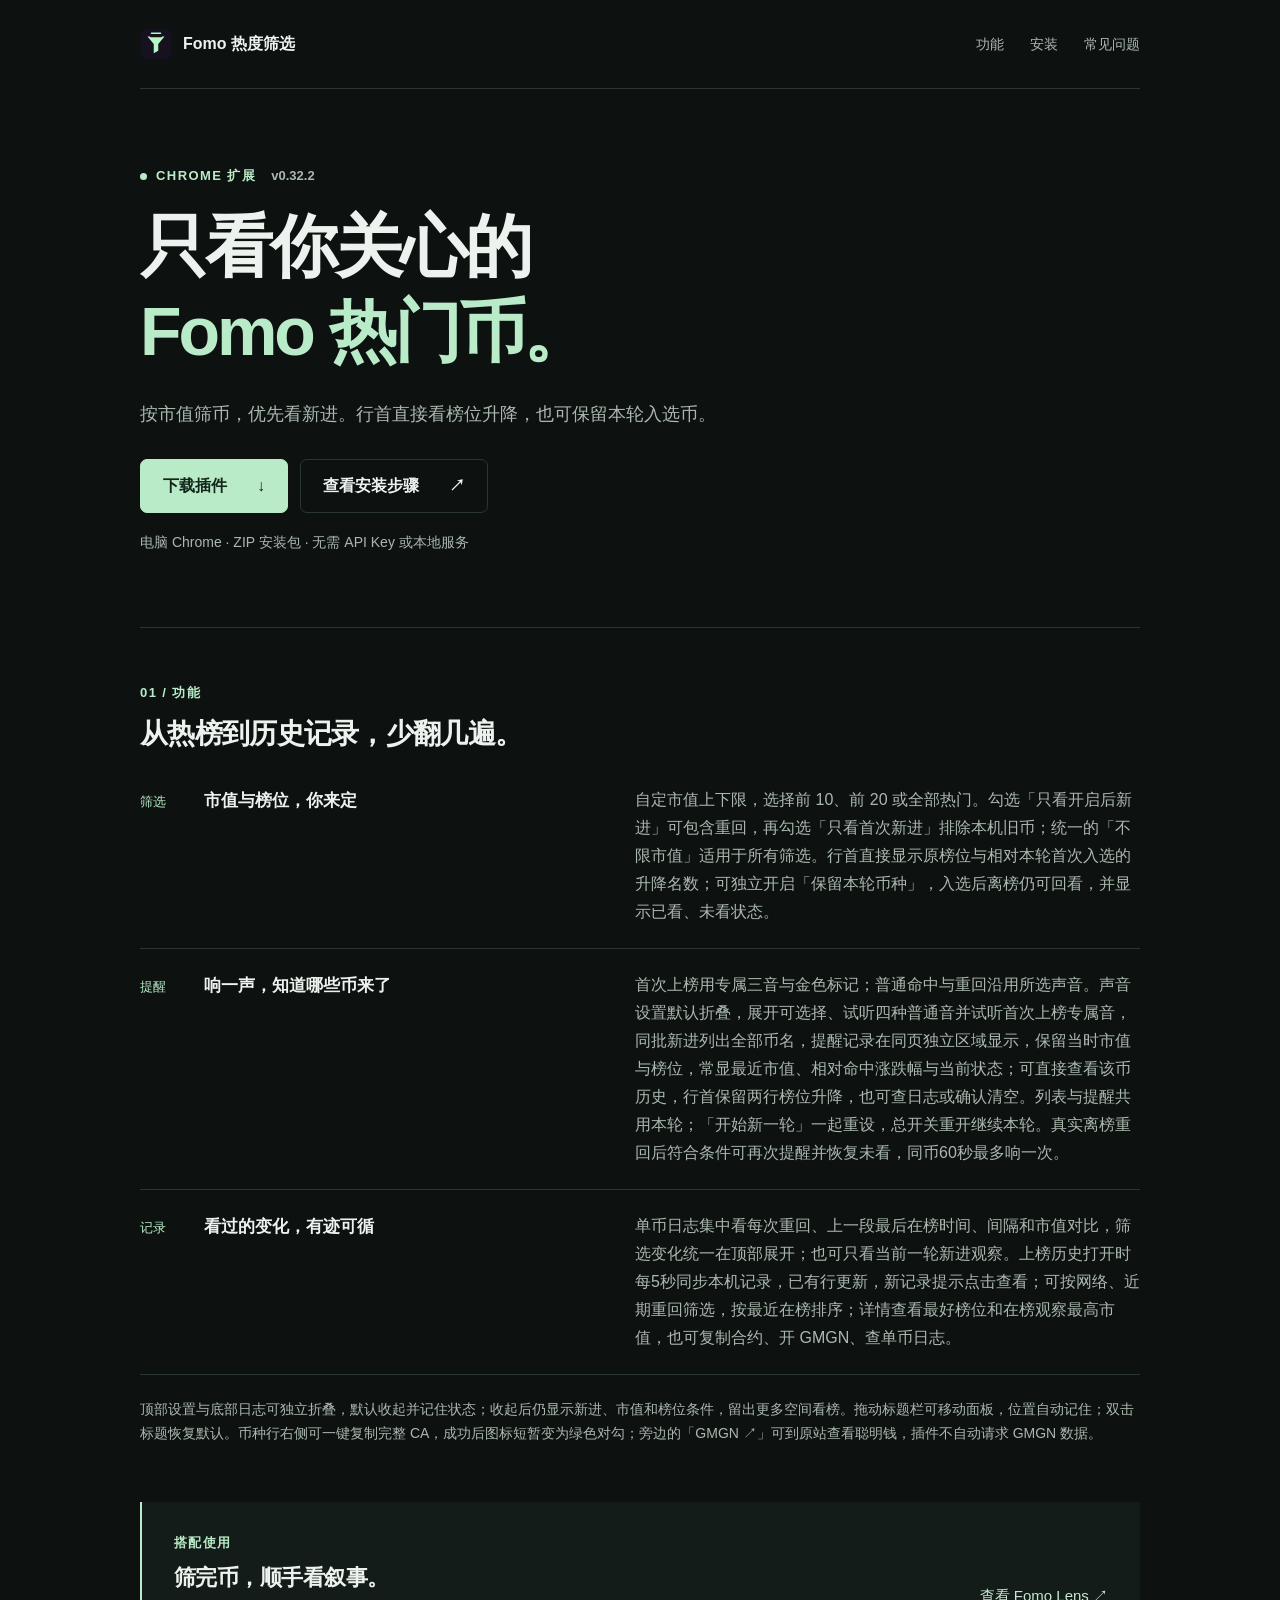
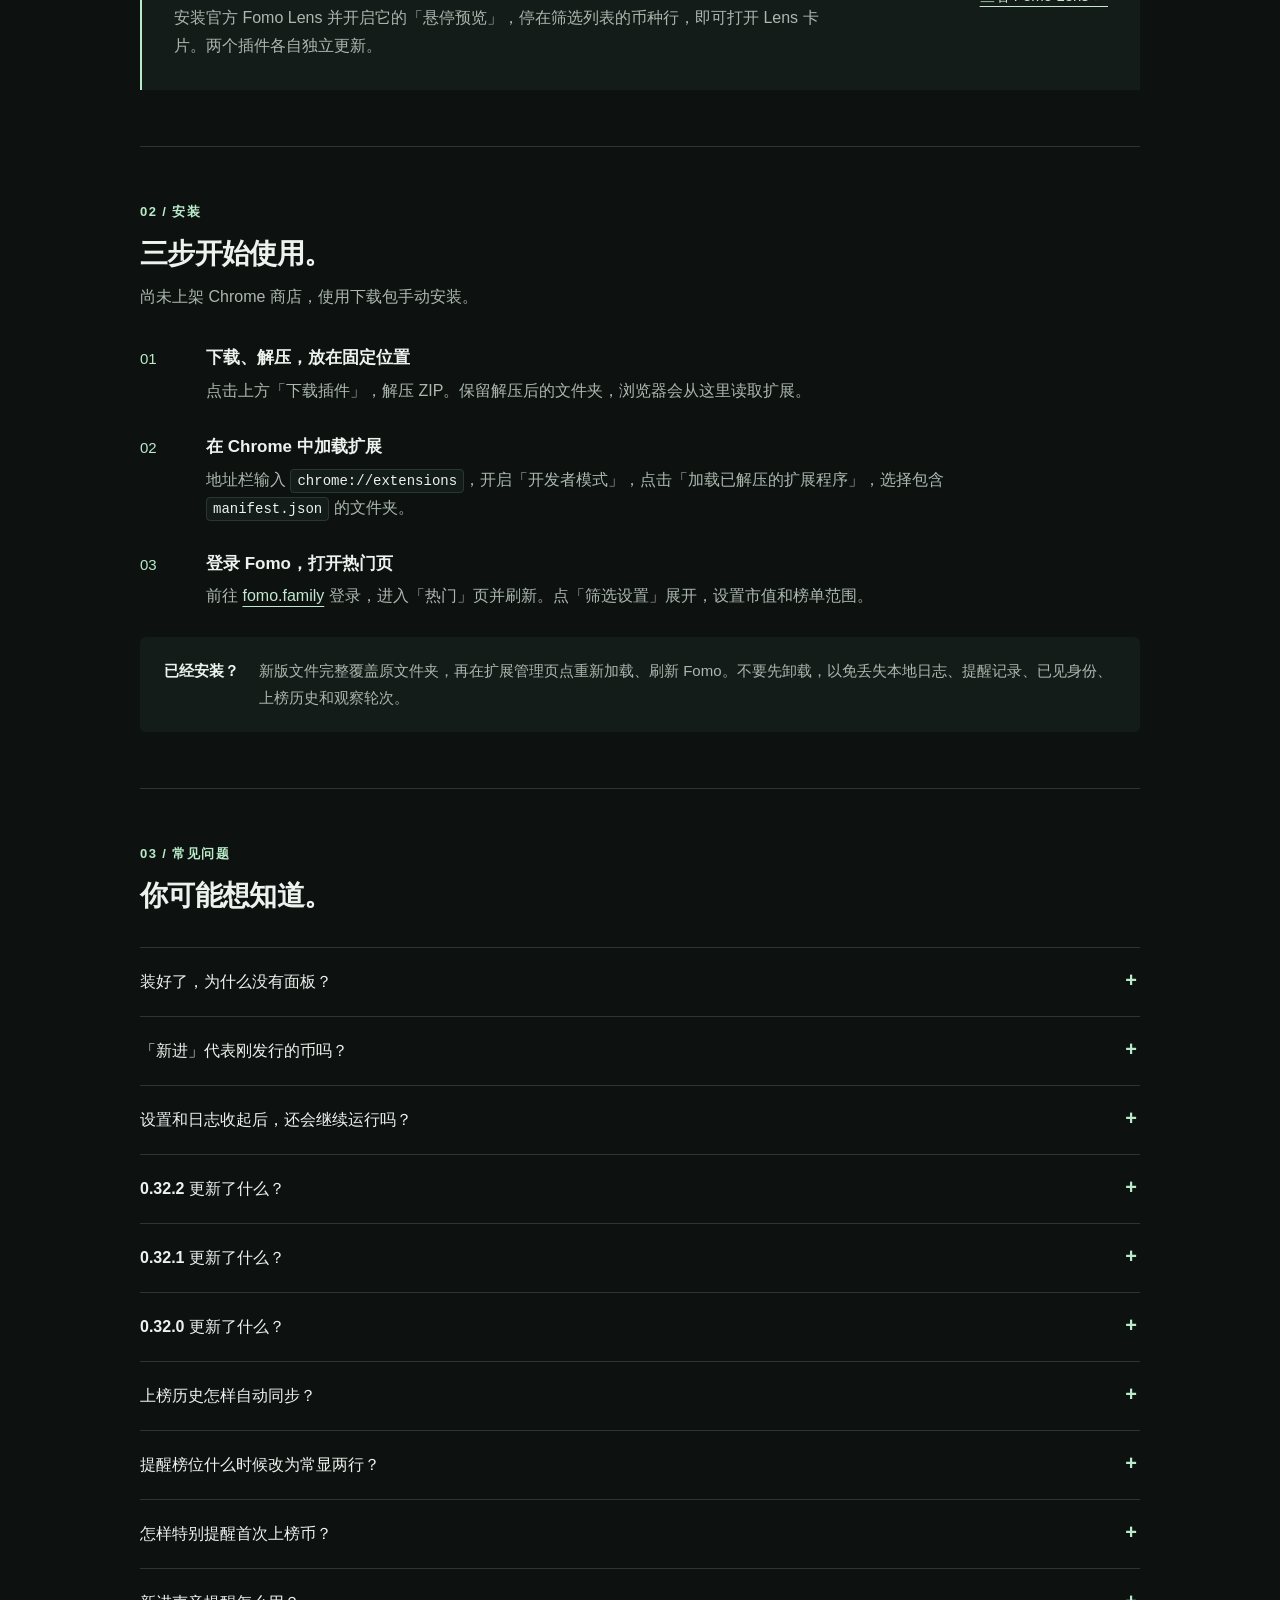
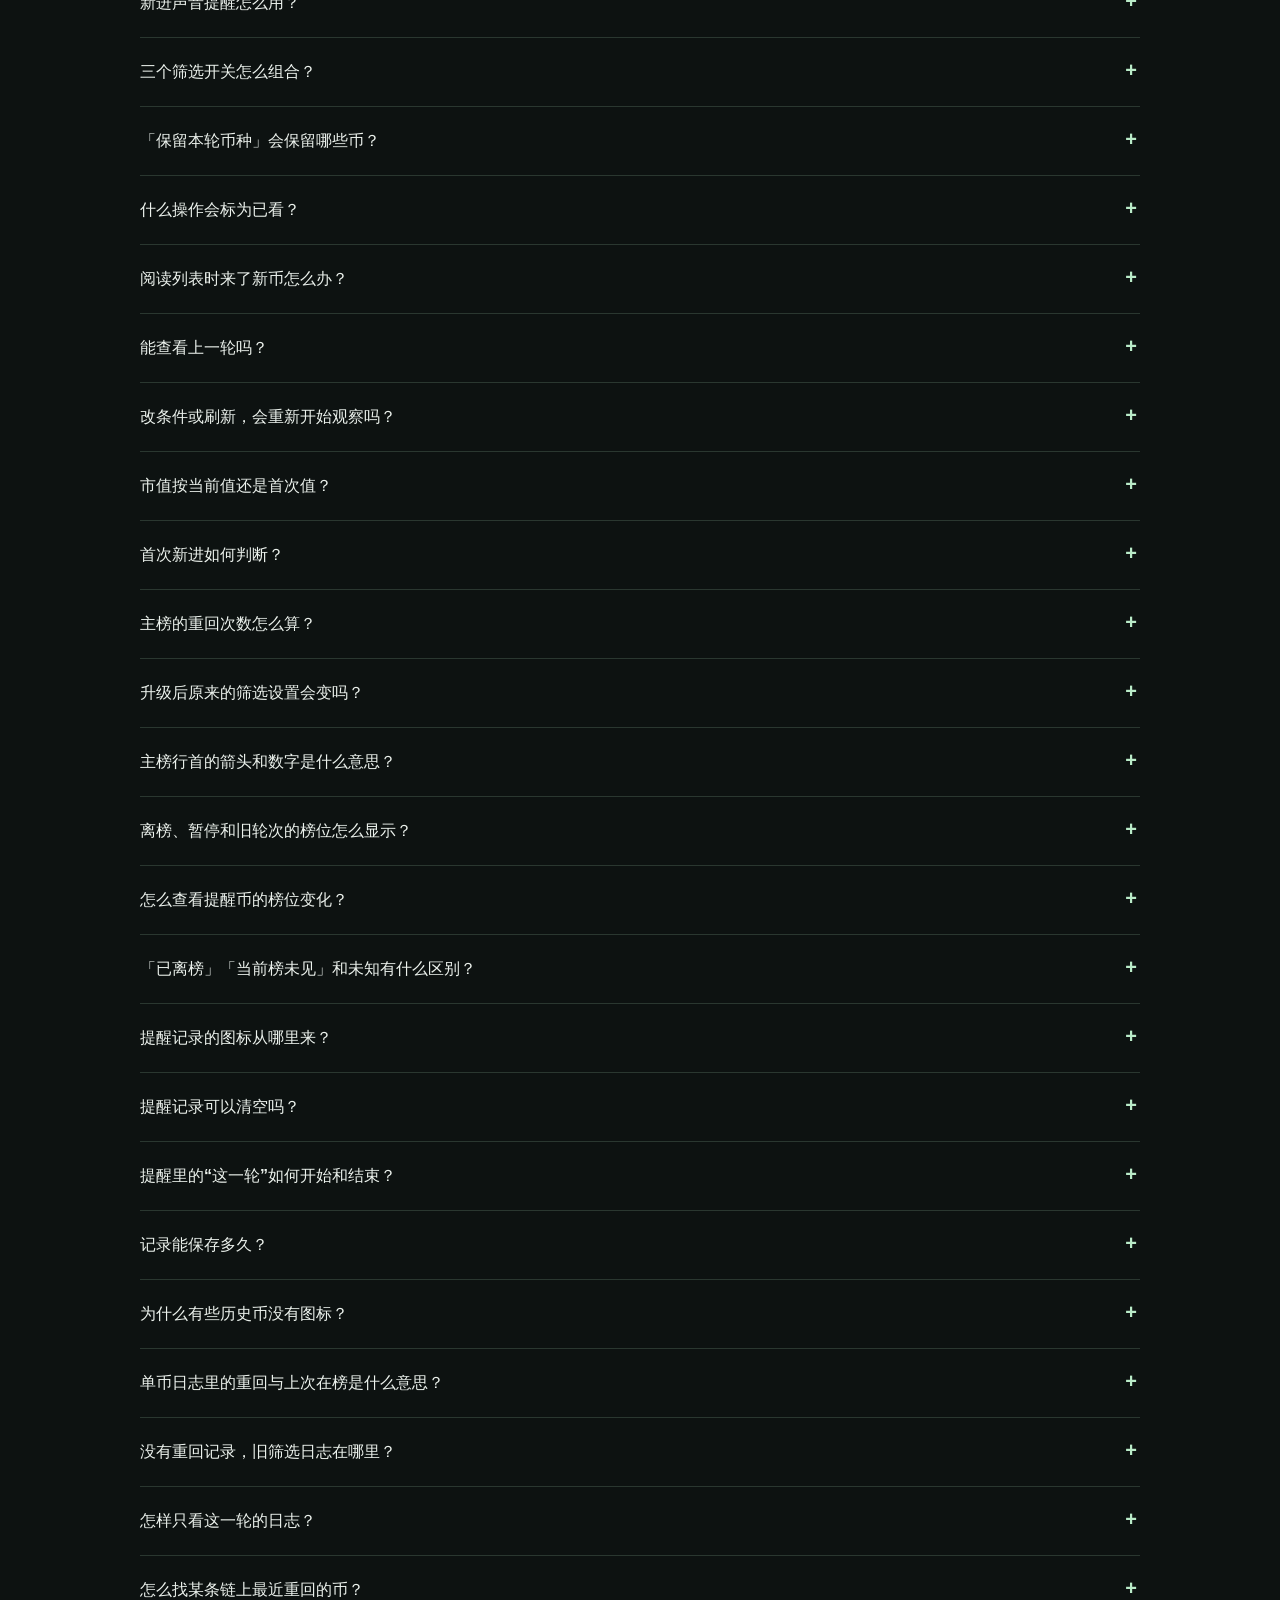
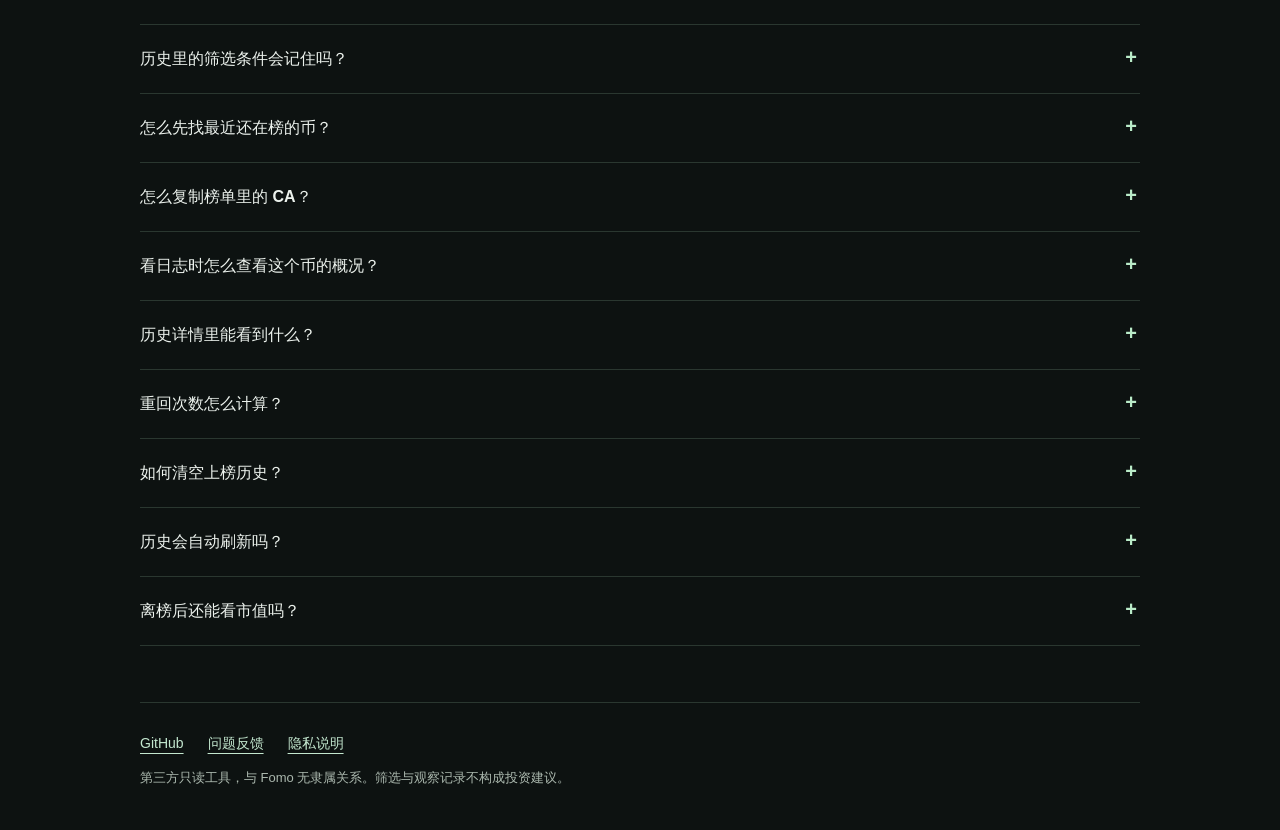
==== commit f1dce5b1: "Document reminder type filters in 0.32.2" ====
--- a/index.html
+++ b/index.html
@@ -17,10 +17,10 @@
   </header>
   <main>
     <section class="wrap hero" aria-labelledby="title">
-      <p class="eyebrow"><span class="dot" aria-hidden="true"></span>CHROME 扩展 <span class="version">v0.32.1</span></p>
+      <p class="eyebrow"><span class="dot" aria-hidden="true"></span>CHROME 扩展 <span class="version">v0.32.2</span></p>
       <h1 id="title">只看你关心的<br><span>Fomo 热门币。</span></h1>
       <p class="intro">按市值筛币，优先看新进。<br class="mobile-break">行首直接看榜位升降，也可保留本轮入选币。</p>
-      <div class="actions"><a class="button primary" href="https://github.com/ccxxpa/fomo-trending-filter/releases/download/v0.32.1/fomo-trending-filter-0.32.1.zip">下载插件 <span aria-hidden="true">↓</span></a><a class="button secondary" href="#install">查看安装步骤 <span aria-hidden="true">↗</span></a></div>
+      <div class="actions"><a class="button primary" href="https://github.com/ccxxpa/fomo-trending-filter/releases/download/v0.32.2/fomo-trending-filter-0.32.2.zip">下载插件 <span aria-hidden="true">↓</span></a><a class="button secondary" href="#install">查看安装步骤 <span aria-hidden="true">↗</span></a></div>
       <p class="download-note">电脑 Chrome · ZIP 安装包 · 无需 API Key 或本地服务</p>
     </section>
 
@@ -55,6 +55,7 @@
         <details><summary>装好了，为什么没有面板？</summary><p>确认扩展已启用，且允许访问 Fomo。进入「热门」页并刷新一次。从插件点开的代币详情页不会再显示筛选面板。</p></details>
         <details><summary>「新进」代表刚发行的币吗？</summary><p>不是。「新进」表示本机观察到它进入你选择的榜单范围，不代表发行时间或平台实际上榜时间。</p></details>
         <details><summary>设置和日志收起后，还会继续运行吗？</summary><p>会。点顶部「筛选设置」向上收起、点底部「最近日志」向下收起，两处独立展开并自动记住状态。折叠只改变显示，筛选、声音与日志保存继续运行，轮次和观察起点不变。收起时仍显示条件摘要，全部日志、上榜历史和提醒记录可直接打开；需要修改开关或条件时，再展开设置。</p></details>
+        <details><summary>0.32.2 更新了什么？</summary><p>提醒记录顶部新增“全部／首次上榜／重回”。首次上榜只看本机确认的金色记录；重回只看确认离开整个热榜、重回后命中的提醒。普通首次命中与类型不明的旧记录保留在全部中。同币不同次提醒各自筛选，混合批次保留原批数量。</p><p>这组选择只影响回看，声音、实际记录、主榜与未看规则保持。关闭再打开或从日志返回延续选择，刷新页面后默认全部。标题显示当前批数与全部批数；清空确认会明确包含当前未显示的类型。重新加载扩展并刷新Fomo即可使用，无需清空记录。</p></details>
         <details><summary>0.32.1 更新了什么？</summary><p>0.32.1（2026-09-09）压紧同页提醒和上榜历史。提醒将币名、事件与当时榜位放在同一行，命中和最近市值并排，各自保留完整日期时间，四个操作入口紧接其后。单币批次的时间和数量放到币名右侧，仅省去完全相同的重复时间；多币分组、不同时间、缺值与异常状态继续保留。</p><p>历史将最近在榜和重回次数尽量合为一行，保留可能不完整标记与详情，通用数据来源说明可以展开。主榜计数明确为“当前显示”和“本轮入选”。较窄区域自然换行，沿用原同页切换和上下排列；筛选、轮次、声音、未看、比较依据与存储规则不变。无需清空记录，重新加载扩展并刷新Fomo即可。</p></details>
         <details><summary>0.32.0 更新了什么？</summary><p>0.32.0（2026-09-08）将提醒记录改为同页独立区域，打开后继续看主榜。每条提醒固定保留命中时市值，与当前网页或本机历史的最近可用值比较，显示相对命中的涨跌幅、来源时间，以及超出市值区间、出榜位范围或离榜状态；点「查看历史」按同链完整合约直接定位该币。宽屏可同时查看主榜、提醒与历史，空间不足时切换提醒和历史，窄屏上下排列。</p><p>提醒以这一条记录的命中值为起点；上榜历史继续以首次记录值为起点。旧样本标明「最后观察」或「最近查询」及原时间，缺少依据时明确显示未知。提醒可见时每5秒只读同步本机历史，不新增行情查询；关闭、后台或切到历史后暂停。</p><p>「查看历史」临时按完整合约定位，保留原历史筛选、页码与阅读位置，返回后恢复；定位不自动查询行情。打开日志后提醒继续保留，手动关闭后不会自动重开。无需清空记录，重新加载扩展并刷新Fomo即可。</p></details>
         <details><summary>上榜历史怎样自动同步？</summary><p>上榜历史打开且页面可见时，每5秒同步本机已存记录，更新最近可用市值、最近在榜时间、重回次数和展开详情。已有行保持顺序、阅读位置与操作焦点；新增或排序变化显示「列表有更新，点击查看」，点击后载入新列表，空列表自动显示新记录。关闭历史或切到后台暂停，返回后恢复；看日志时仍打开的历史继续同步。</p><p>自动同步和列表更新提示只读取本机记录，不额外查询行情。离榜币的新行情仍按需查询，原来源时间与失败原因保留，无需清空历史。</p></details>
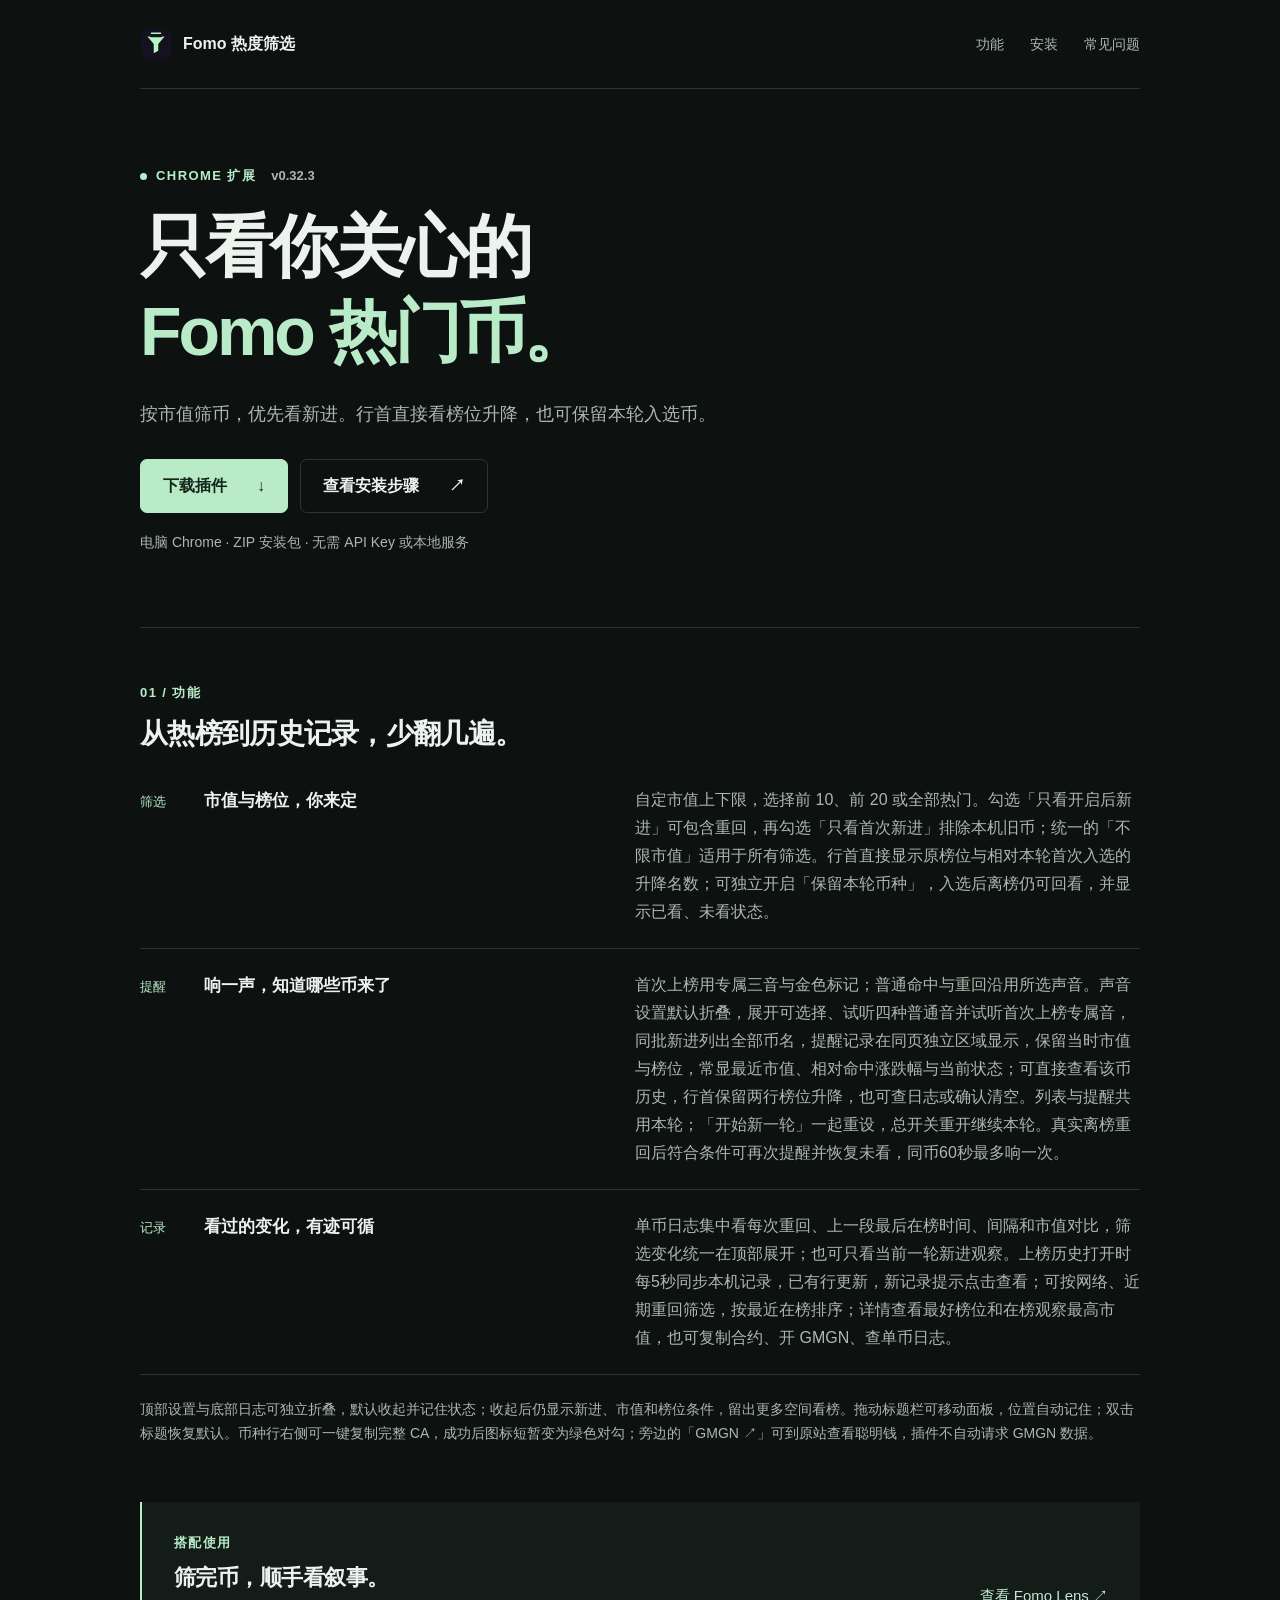
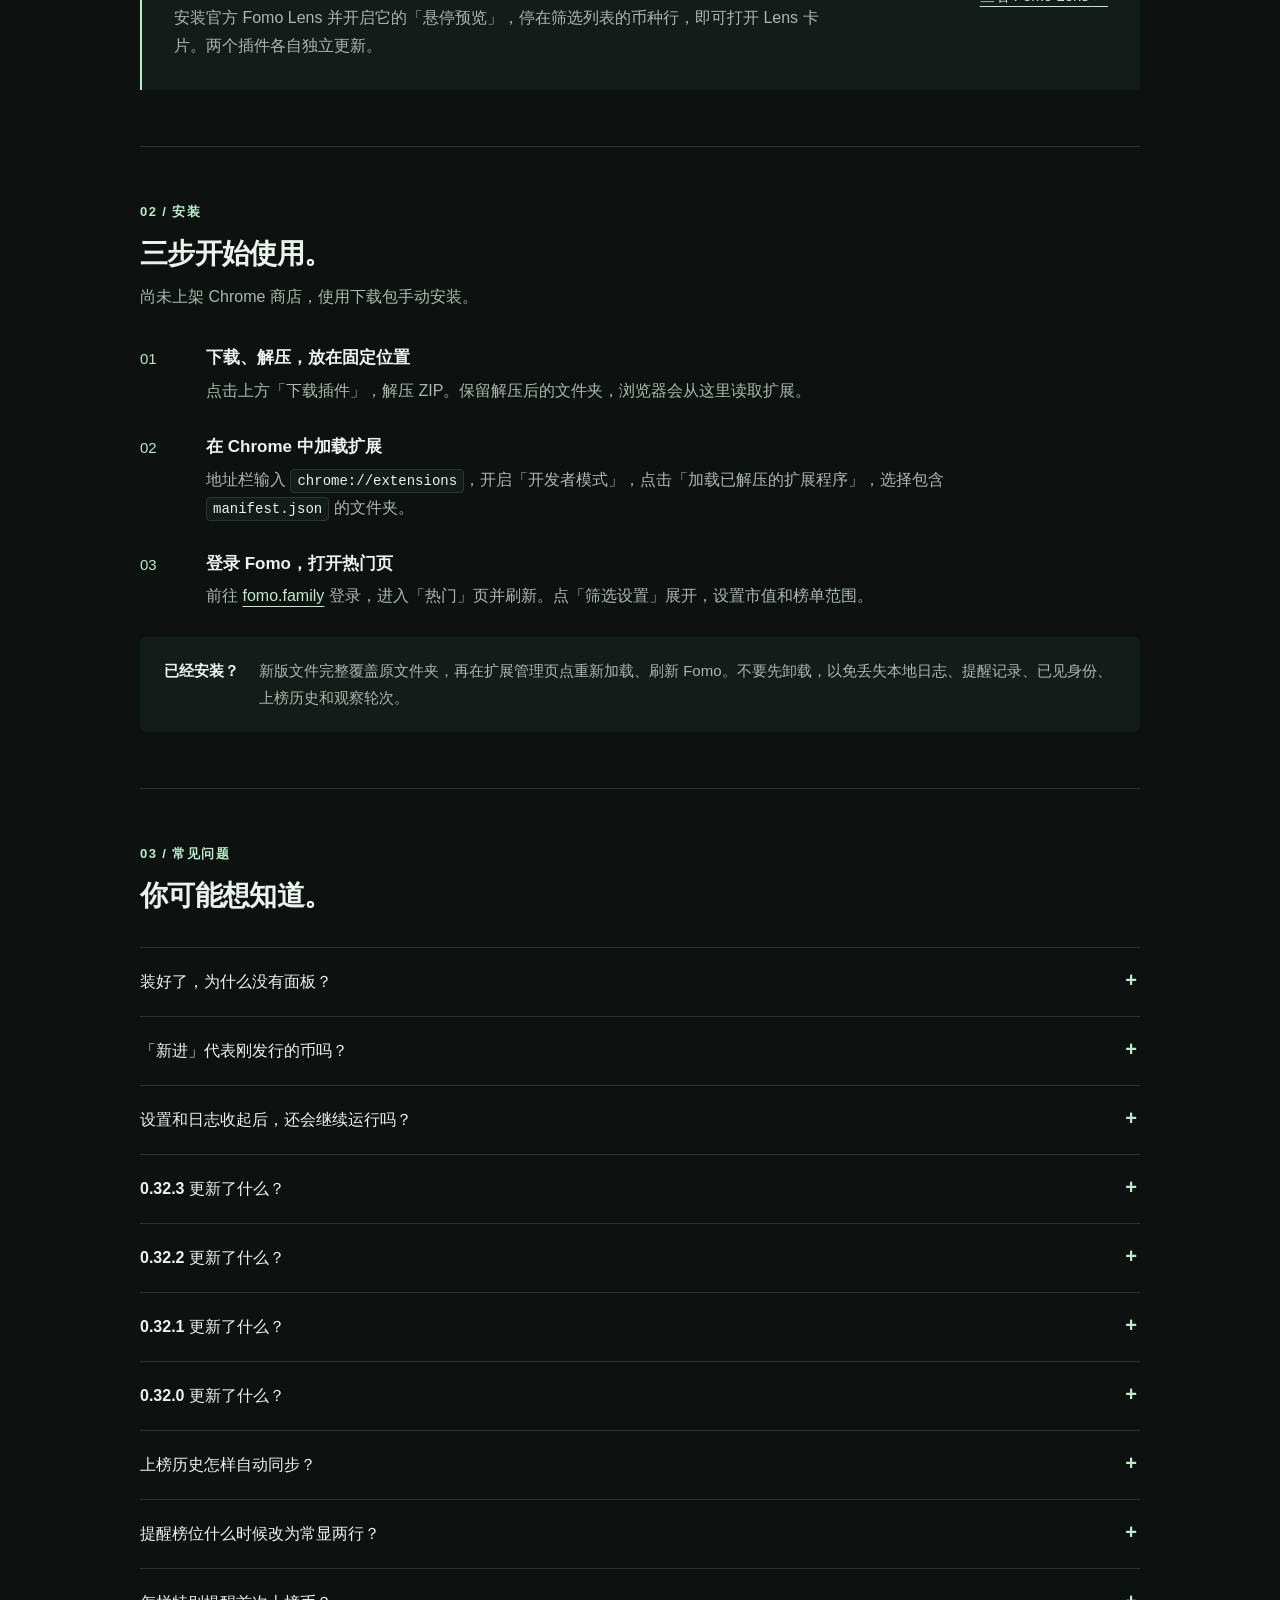
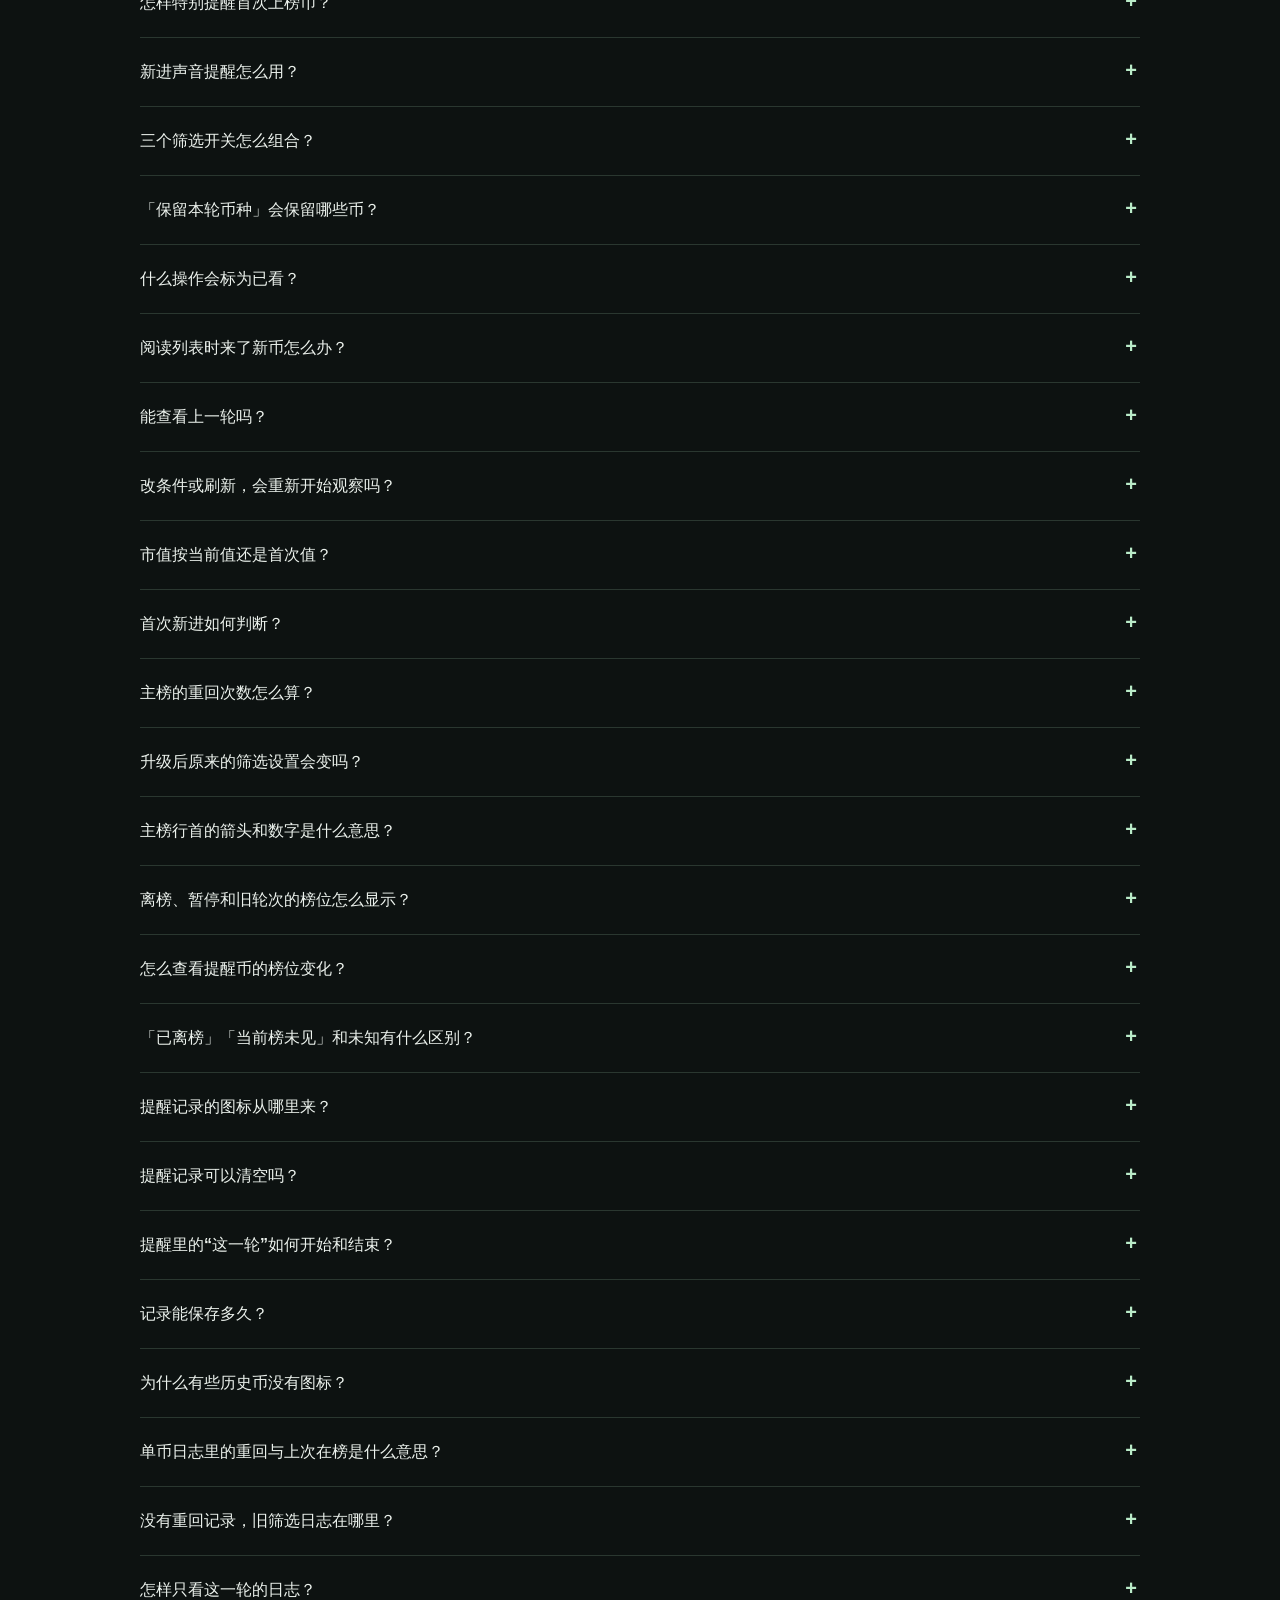
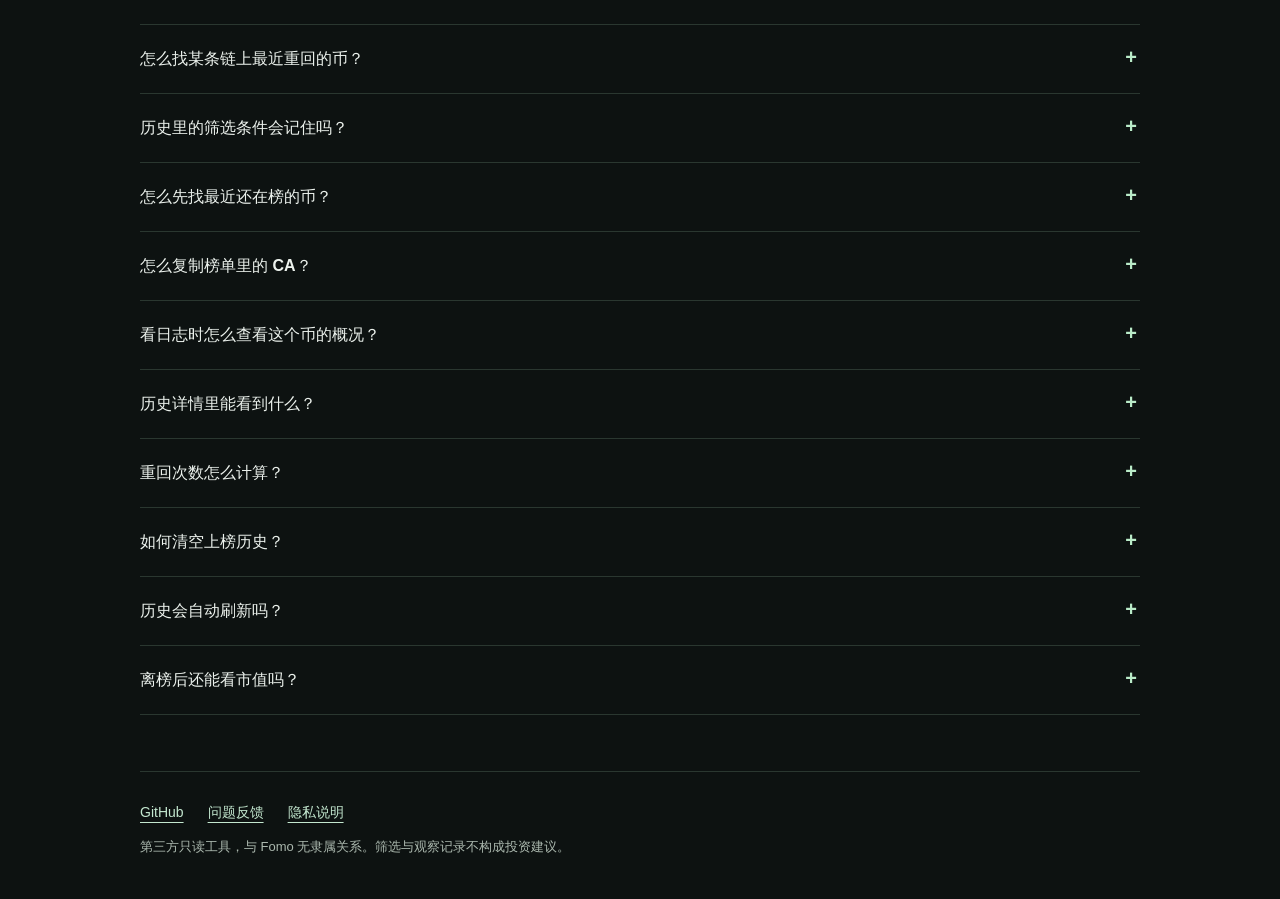
==== commit f33ffb1a: "Document compact reminder width fix in 0.32.3" ====
--- a/index.html
+++ b/index.html
@@ -17,10 +17,10 @@
   </header>
   <main>
     <section class="wrap hero" aria-labelledby="title">
-      <p class="eyebrow"><span class="dot" aria-hidden="true"></span>CHROME 扩展 <span class="version">v0.32.2</span></p>
+      <p class="eyebrow"><span class="dot" aria-hidden="true"></span>CHROME 扩展 <span class="version">v0.32.3</span></p>
       <h1 id="title">只看你关心的<br><span>Fomo 热门币。</span></h1>
       <p class="intro">按市值筛币，优先看新进。<br class="mobile-break">行首直接看榜位升降，也可保留本轮入选币。</p>
-      <div class="actions"><a class="button primary" href="https://github.com/ccxxpa/fomo-trending-filter/releases/download/v0.32.2/fomo-trending-filter-0.32.2.zip">下载插件 <span aria-hidden="true">↓</span></a><a class="button secondary" href="#install">查看安装步骤 <span aria-hidden="true">↗</span></a></div>
+      <div class="actions"><a class="button primary" href="https://github.com/ccxxpa/fomo-trending-filter/releases/download/v0.32.3/fomo-trending-filter-0.32.3.zip">下载插件 <span aria-hidden="true">↓</span></a><a class="button secondary" href="#install">查看安装步骤 <span aria-hidden="true">↗</span></a></div>
       <p class="download-note">电脑 Chrome · ZIP 安装包 · 无需 API Key 或本地服务</p>
     </section>
 
@@ -55,6 +55,7 @@
         <details><summary>装好了，为什么没有面板？</summary><p>确认扩展已启用，且允许访问 Fomo。进入「热门」页并刷新一次。从插件点开的代币详情页不会再显示筛选面板。</p></details>
         <details><summary>「新进」代表刚发行的币吗？</summary><p>不是。「新进」表示本机观察到它进入你选择的榜单范围，不代表发行时间或平台实际上榜时间。</p></details>
         <details><summary>设置和日志收起后，还会继续运行吗？</summary><p>会。点顶部「筛选设置」向上收起、点底部「最近日志」向下收起，两处独立展开并自动记住状态。折叠只改变显示，筛选、声音与日志保存继续运行，轮次和观察起点不变。收起时仍显示条件摘要，全部日志、上榜历史和提醒记录可直接打开；需要修改开关或条件时，再展开设置。</p></details>
+        <details><summary>0.32.3 更新了什么？</summary><p>修复关闭上榜历史后提醒记录被横向拉宽的问题。提醒单独打开或切换显示时保持紧凑宽度，空间不足时缩窄或上下排列；左右位置随实际宽度计算。开关历史保留提醒阅读位置，不覆盖已保存的面板坐标。</p><p>上榜历史的宽度以及提醒筛选、记录、声音规则保持。重新加载扩展并刷新Fomo即可，无需清空记录。</p></details>
         <details><summary>0.32.2 更新了什么？</summary><p>提醒记录顶部新增“全部／首次上榜／重回”。首次上榜只看本机确认的金色记录；重回只看确认离开整个热榜、重回后命中的提醒。普通首次命中与类型不明的旧记录保留在全部中。同币不同次提醒各自筛选，混合批次保留原批数量。</p><p>这组选择只影响回看，声音、实际记录、主榜与未看规则保持。关闭再打开或从日志返回延续选择，刷新页面后默认全部。标题显示当前批数与全部批数；清空确认会明确包含当前未显示的类型。重新加载扩展并刷新Fomo即可使用，无需清空记录。</p></details>
         <details><summary>0.32.1 更新了什么？</summary><p>0.32.1（2026-09-09）压紧同页提醒和上榜历史。提醒将币名、事件与当时榜位放在同一行，命中和最近市值并排，各自保留完整日期时间，四个操作入口紧接其后。单币批次的时间和数量放到币名右侧，仅省去完全相同的重复时间；多币分组、不同时间、缺值与异常状态继续保留。</p><p>历史将最近在榜和重回次数尽量合为一行，保留可能不完整标记与详情，通用数据来源说明可以展开。主榜计数明确为“当前显示”和“本轮入选”。较窄区域自然换行，沿用原同页切换和上下排列；筛选、轮次、声音、未看、比较依据与存储规则不变。无需清空记录，重新加载扩展并刷新Fomo即可。</p></details>
         <details><summary>0.32.0 更新了什么？</summary><p>0.32.0（2026-09-08）将提醒记录改为同页独立区域，打开后继续看主榜。每条提醒固定保留命中时市值，与当前网页或本机历史的最近可用值比较，显示相对命中的涨跌幅、来源时间，以及超出市值区间、出榜位范围或离榜状态；点「查看历史」按同链完整合约直接定位该币。宽屏可同时查看主榜、提醒与历史，空间不足时切换提醒和历史，窄屏上下排列。</p><p>提醒以这一条记录的命中值为起点；上榜历史继续以首次记录值为起点。旧样本标明「最后观察」或「最近查询」及原时间，缺少依据时明确显示未知。提醒可见时每5秒只读同步本机历史，不新增行情查询；关闭、后台或切到历史后暂停。</p><p>「查看历史」临时按完整合约定位，保留原历史筛选、页码与阅读位置，返回后恢复；定位不自动查询行情。打开日志后提醒继续保留，手动关闭后不会自动重开。无需清空记录，重新加载扩展并刷新Fomo即可。</p></details>
